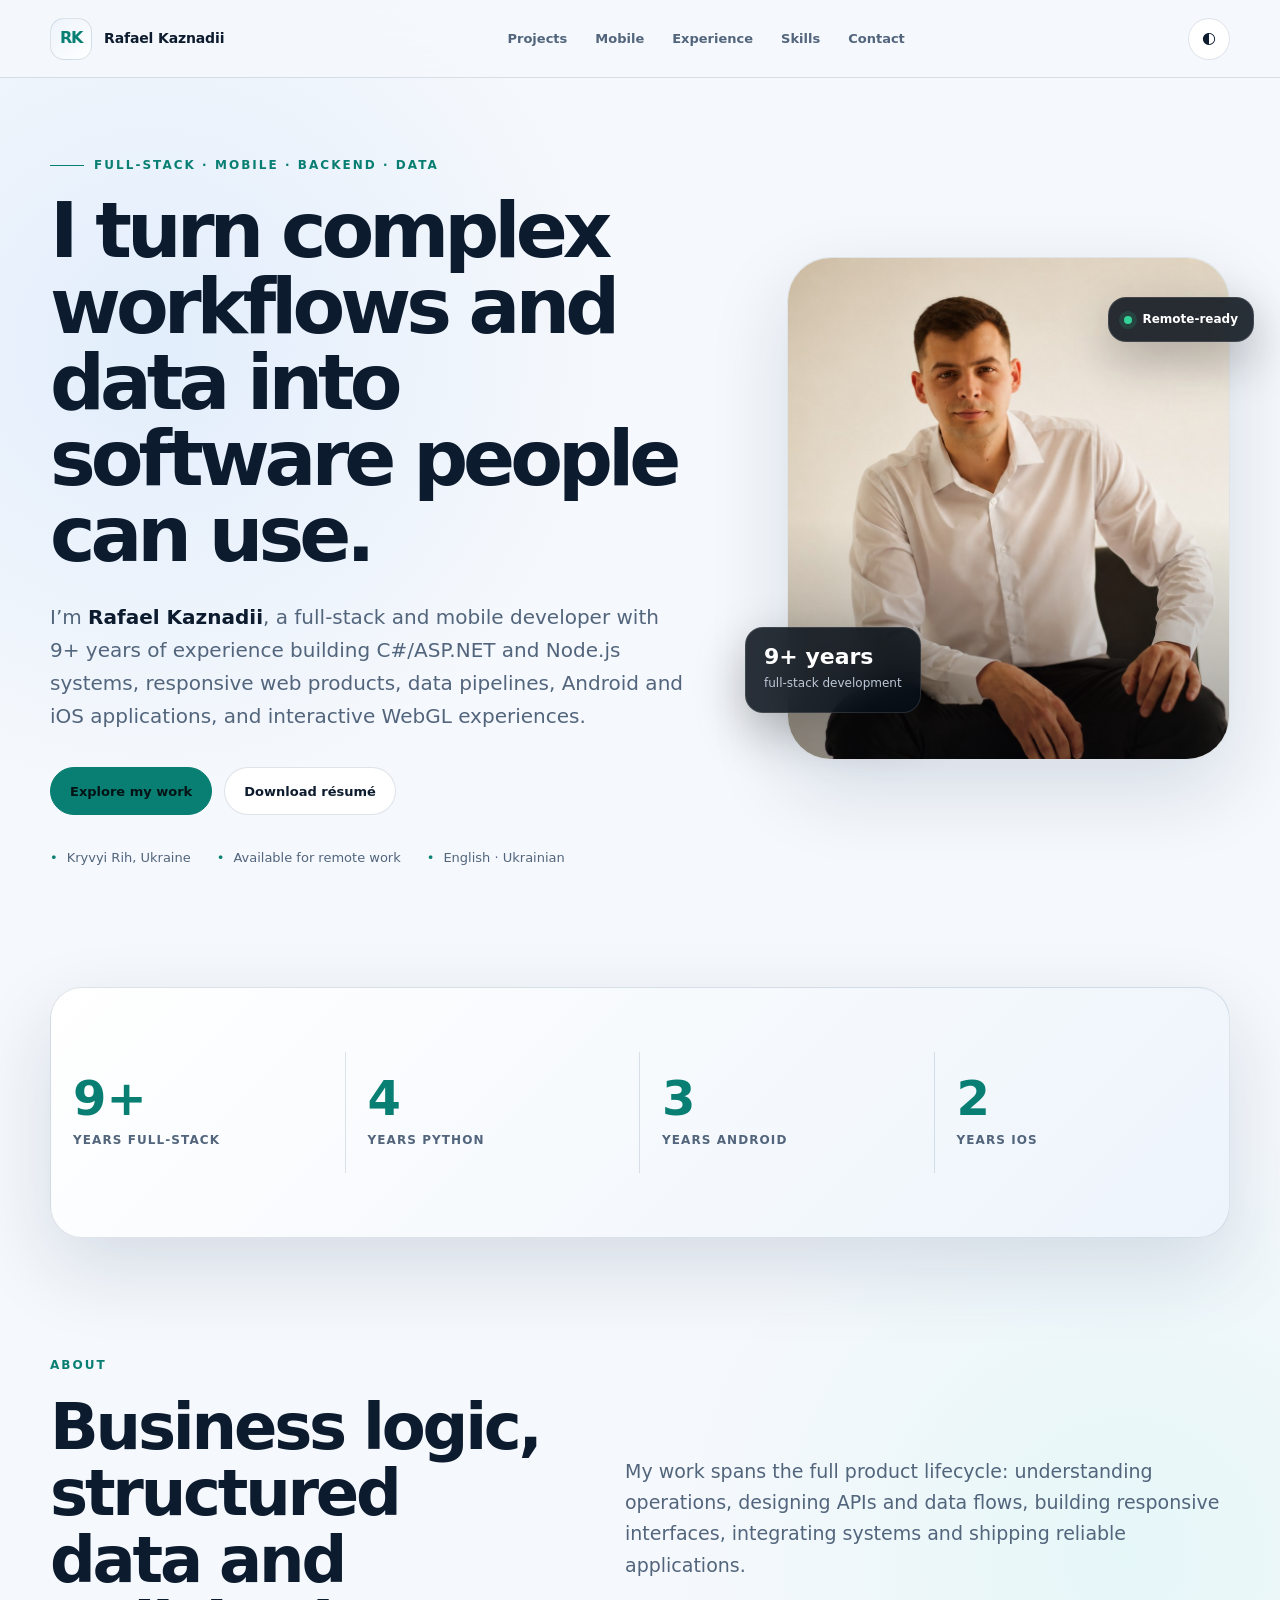
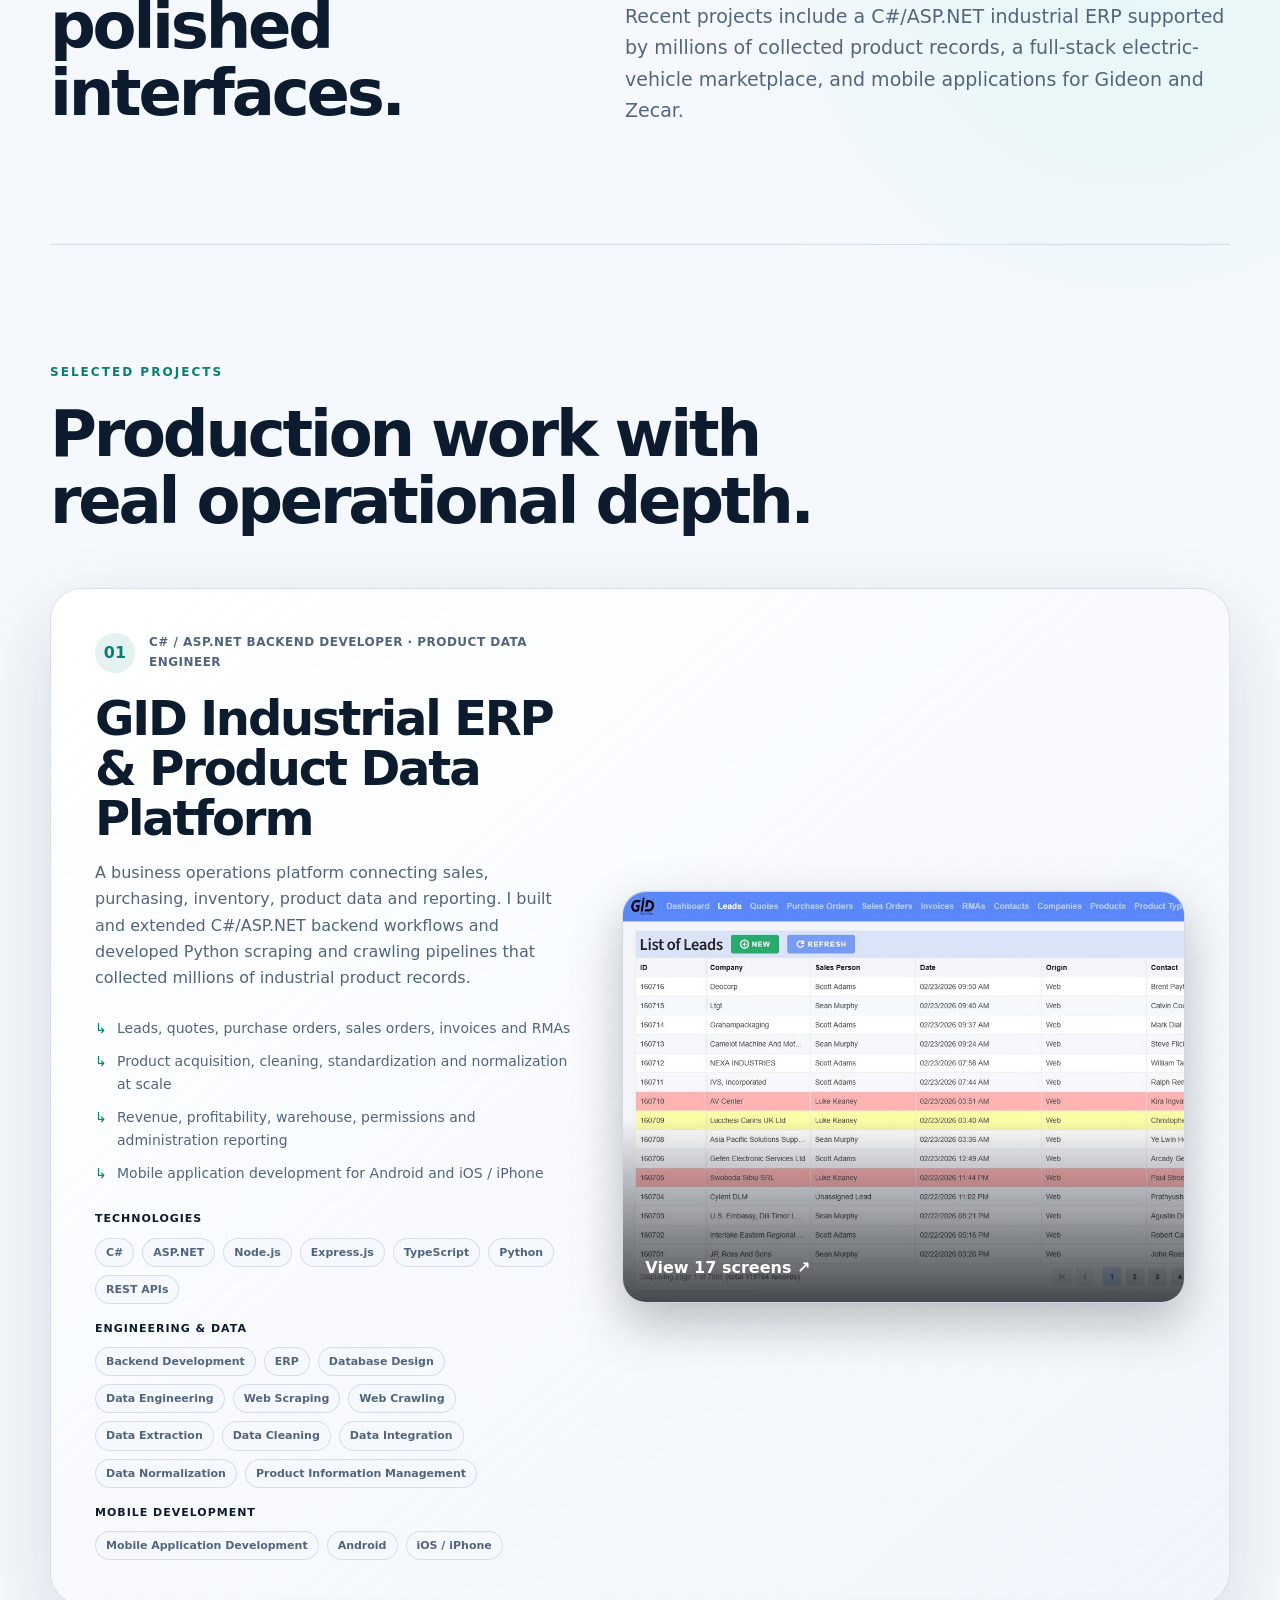
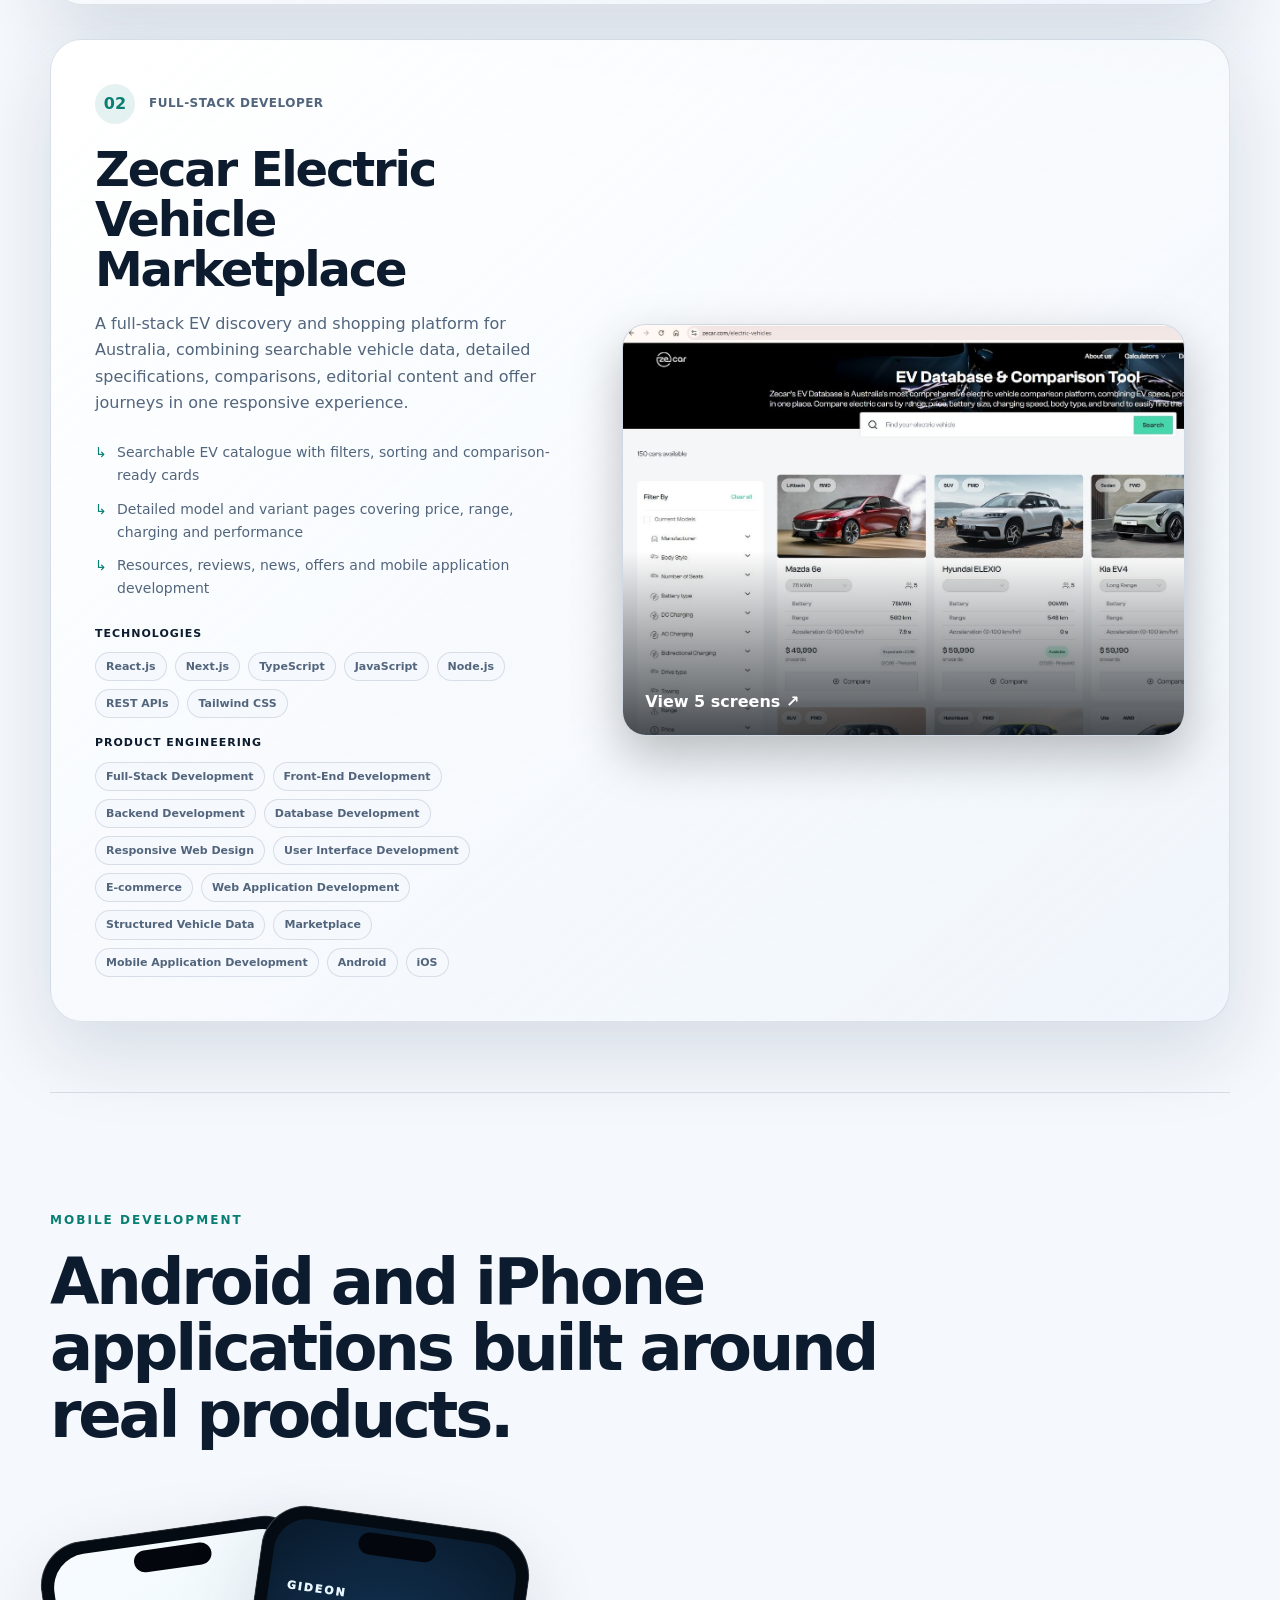
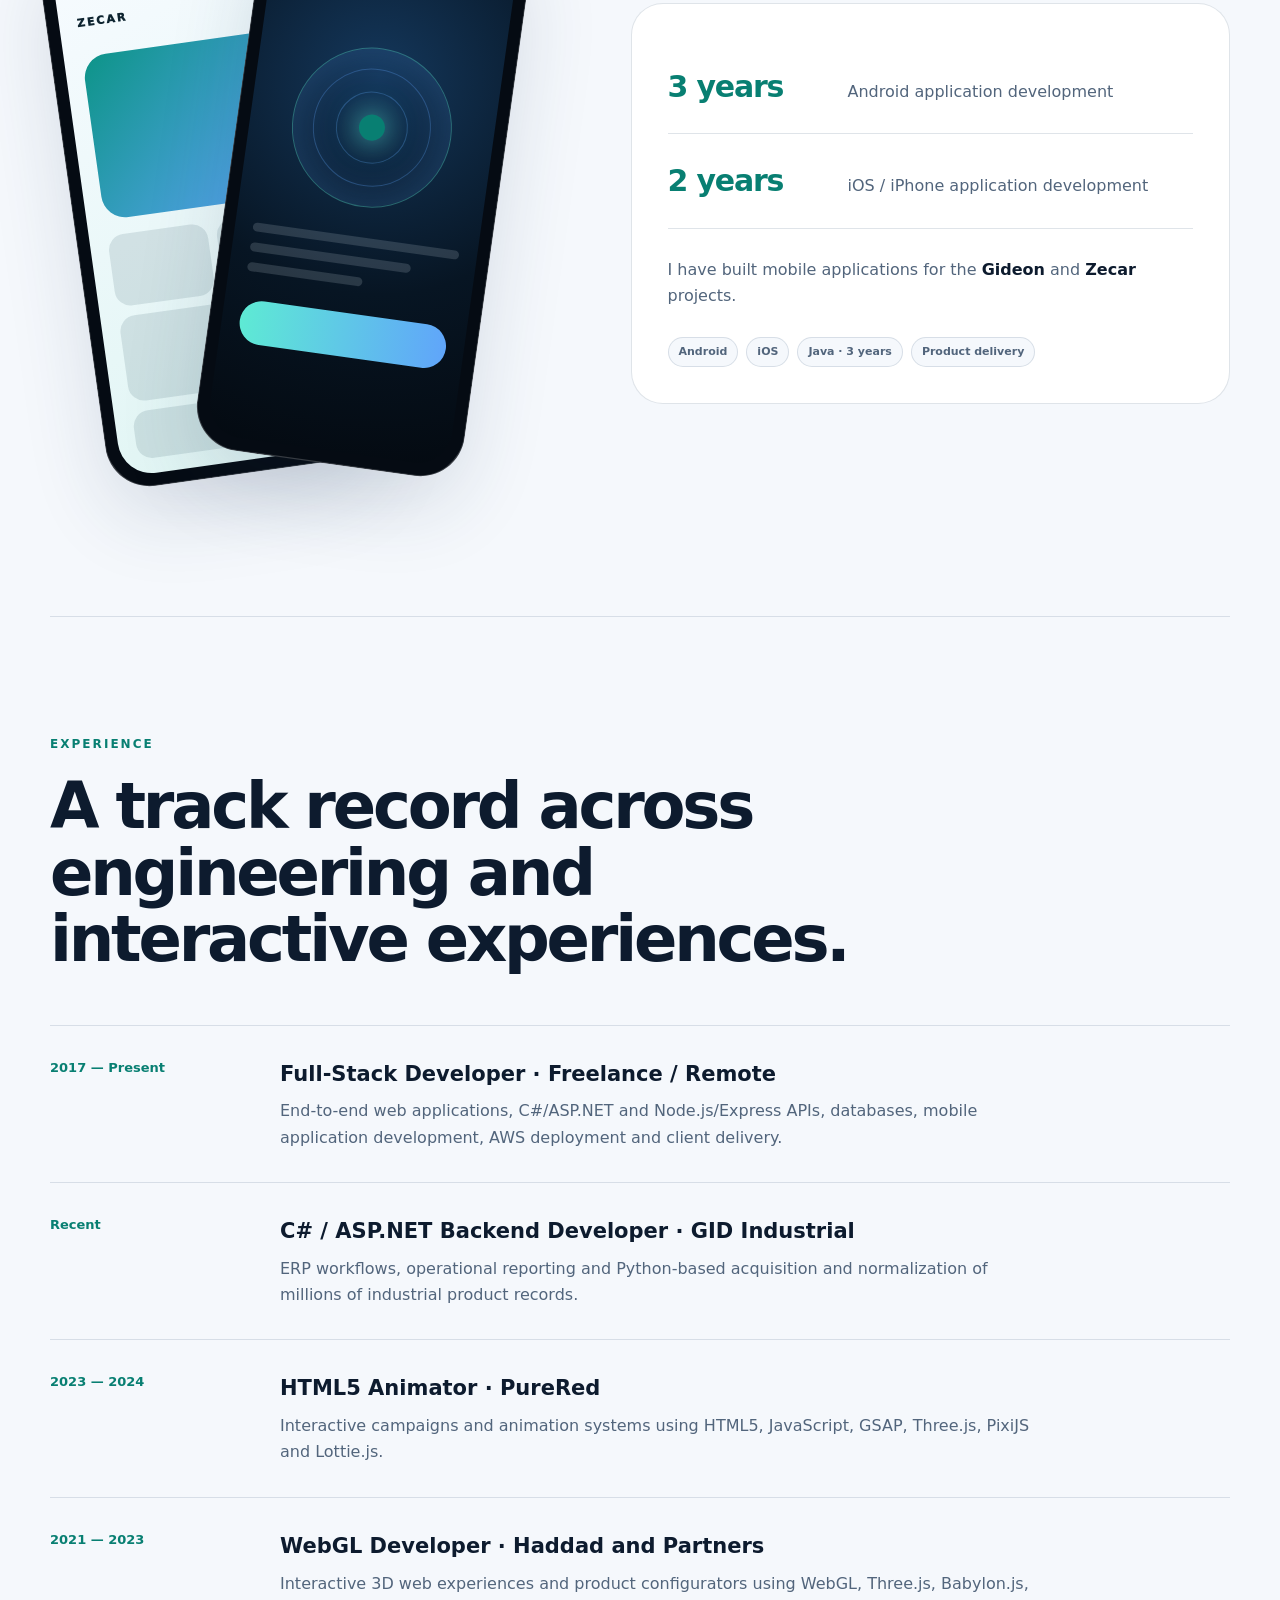
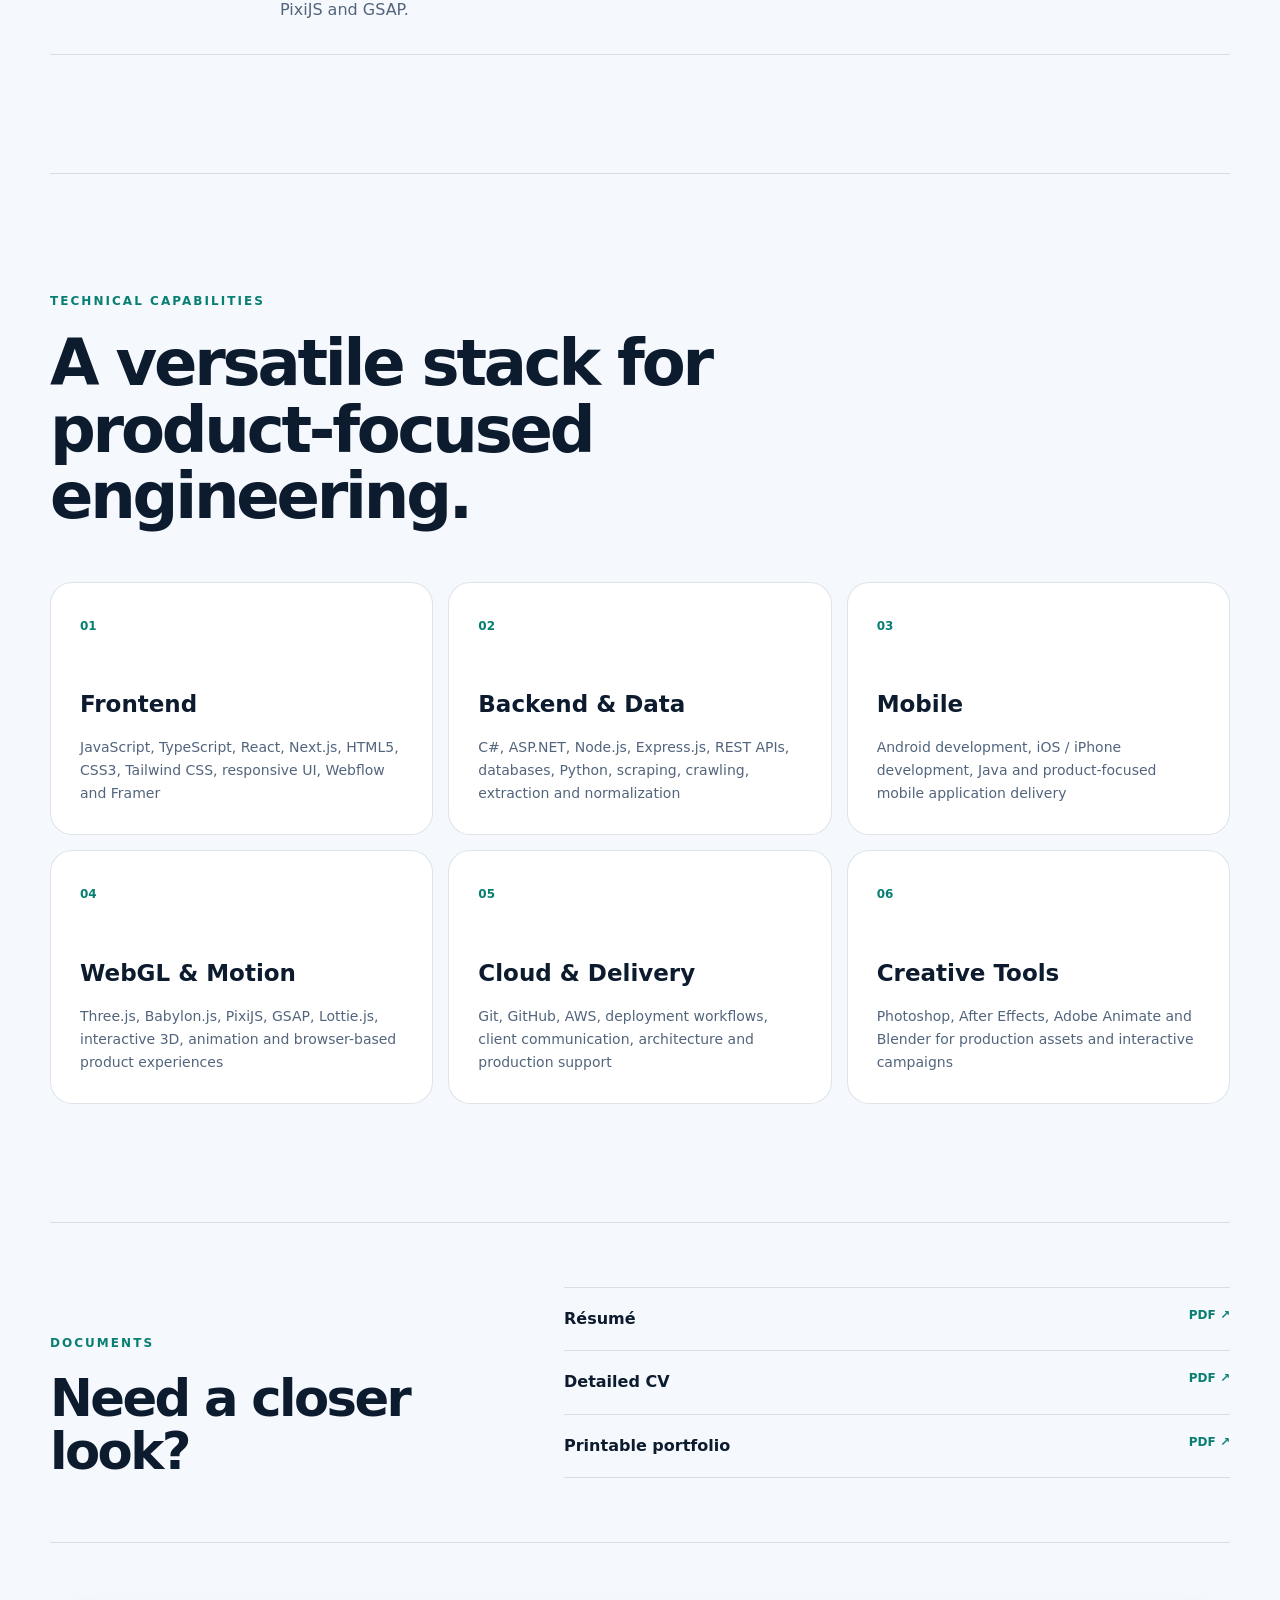
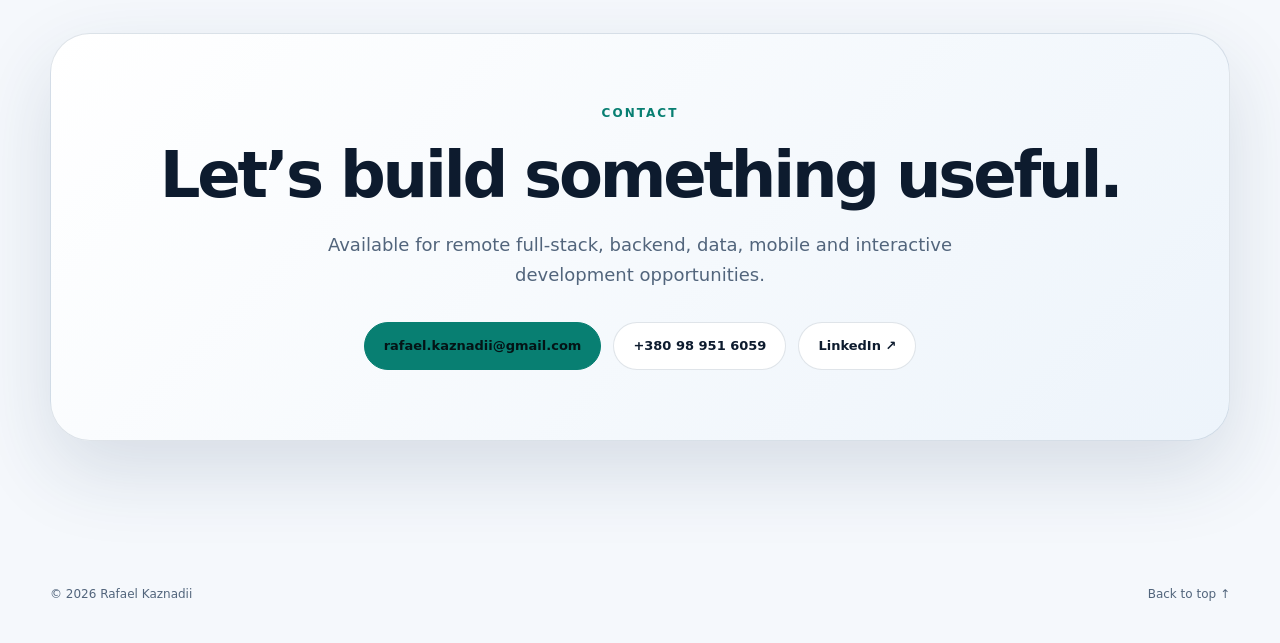
==== index.html @ f09a000e "7/17/2026" ====
<!doctype html>
<html lang="en" data-theme="dark">
<head>
  <meta charset="utf-8">
  <meta name="viewport" content="width=device-width, initial-scale=1">
  <meta name="theme-color" content="#08111f">
  <meta name="description" content="Portfolio of Rafael Kaznadii, a full-stack and mobile developer specializing in C#, ASP.NET, backend systems, product data, modern web applications, Android, iOS and WebGL.">
  <meta property="og:title" content="Rafael Kaznadii | Full-Stack & Mobile Developer">
  <meta property="og:description" content="C#/ASP.NET, backend systems, product data, web applications, Android, iOS and interactive WebGL experiences.">
  <meta property="og:type" content="website">
  <meta property="og:image" content="assets/rafael-kaznadii.jpg">
  <title>Rafael Kaznadii | Full-Stack & Mobile Developer</title>
  <link rel="icon" href="data:image/svg+xml,<svg xmlns=%22http://www.w3.org/2000/svg%22 viewBox=%220 0 100 100%22><rect width=%22100%22 height=%22100%22 rx=%2224%22 fill=%22%2308162a%22/><text x=%2250%22 y=%2266%22 text-anchor=%22middle%22 font-size=%2252%22 font-family=%22Arial%22 font-weight=%22700%22 fill=%22%235eead4%22>RK</text></svg>">
  <link rel="stylesheet" href="styles.css">
  <script type="application/ld+json">
  {
    "@context": "https://schema.org",
    "@type": "Person",
    "name": "Rafael Kaznadii",
    "jobTitle": "Full-Stack and Mobile Developer",
    "email": "mailto:rafael.kaznadii@gmail.com",
    "telephone": "+380989516059",
    "address": {"@type": "PostalAddress", "addressLocality": "Kryvyi Rih", "addressCountry": "Ukraine"},
    "sameAs": ["https://www.linkedin.com/in/rafael-kaznadii-0a0b97382"],
    "knowsAbout": ["C#", "ASP.NET", "JavaScript", "TypeScript", "React", "Next.js", "Node.js", "Python", "Java", "Android development", "iOS development", "WebGL", "Three.js"]
  }
  </script>
</head>
<body>
  <a class="skip-link" href="#main">Skip to content</a>

  <header class="site-header" id="top">
    <a class="brand" href="#top" aria-label="Rafael Kaznadii home">
      <span class="brand-mark">RK</span>
      <span class="brand-text">Rafael Kaznadii</span>
    </a>

    <button class="nav-toggle" type="button" aria-expanded="false" aria-controls="site-nav" aria-label="Open navigation">
      <span></span><span></span>
    </button>

    <nav class="site-nav" id="site-nav" aria-label="Primary navigation">
      <a href="#projects">Projects</a>
      <a href="#mobile">Mobile</a>
      <a href="#experience">Experience</a>
      <a href="#skills">Skills</a>
      <a href="#contact">Contact</a>
    </nav>

    <button class="theme-toggle" type="button" aria-label="Switch color theme" title="Switch color theme">
      <span aria-hidden="true">◐</span>
    </button>
  </header>

  <main id="main">
    <section class="hero section" aria-labelledby="hero-title">
      <div class="hero-copy reveal">
        <p class="eyebrow"><span></span> Full-stack · Mobile · Backend · Data</p>
        <h1 id="hero-title">I turn complex workflows and data into software people can use.</h1>
        <p class="hero-lede">I’m <strong>Rafael Kaznadii</strong>, a full-stack and mobile developer with 9+ years of experience building C#/ASP.NET and Node.js systems, responsive web products, data pipelines, Android and iOS applications, and interactive WebGL experiences.</p>

        <div class="hero-actions">
          <a class="button primary" href="#projects">Explore my work</a>
          <a class="button secondary" href="assets/docs/Rafael_Kaznadii_Resume.pdf" download>Download résumé</a>
        </div>

        <ul class="hero-meta" aria-label="Profile highlights">
          <li>Kryvyi Rih, Ukraine</li>
          <li>Available for remote work</li>
          <li>English · Ukrainian</li>
        </ul>
      </div>

      <div class="hero-visual reveal delay-1">
        <div class="portrait-frame">
          <img src="assets/rafael-kaznadii.jpg" alt="Rafael Kaznadii" width="1200" height="1028">
        </div>
        <div class="floating-card experience-card">
          <strong>9+ years</strong>
          <span>full-stack development</span>
        </div>
        <div class="floating-card availability-card">
          <span class="status-dot"></span>
          <span>Remote-ready</span>
        </div>
      </div>
    </section>

    <section class="stats section compact reveal" aria-label="Experience summary">
      <article><strong>9+</strong><span>Years full-stack</span></article>
      <article><strong>4</strong><span>Years Python</span></article>
      <article><strong>3</strong><span>Years Android</span></article>
      <article><strong>2</strong><span>Years iOS</span></article>
    </section>

    <section class="about section" aria-labelledby="about-title">
      <div class="section-heading reveal">
        <p class="section-label">About</p>
        <h2 id="about-title">Business logic, structured data and polished interfaces.</h2>
      </div>
      <div class="about-copy reveal delay-1">
        <p>My work spans the full product lifecycle: understanding operations, designing APIs and data flows, building responsive interfaces, integrating systems and shipping reliable applications.</p>
        <p>Recent projects include a C#/ASP.NET industrial ERP supported by millions of collected product records, a full-stack electric-vehicle marketplace, and mobile applications for Gideon and Zecar.</p>
      </div>
    </section>

    <section class="projects section" id="projects" aria-labelledby="projects-title">
      <div class="section-heading reveal">
        <p class="section-label">Selected projects</p>
        <h2 id="projects-title">Production work with real operational depth.</h2>
      </div>

      <article class="project-card project-gid reveal">
        <div class="project-copy">
          <div class="project-topline">
            <span class="project-number">01</span>
            <span class="project-role">C# / ASP.NET Backend Developer · Product Data Engineer</span>
          </div>
          <h3>GID Industrial ERP & Product Data Platform</h3>
          <p>A business operations platform connecting sales, purchasing, inventory, product data and reporting. I built and extended C#/ASP.NET backend workflows and developed Python scraping and crawling pipelines that collected millions of industrial product records.</p>
          <ul class="project-points">
            <li>Leads, quotes, purchase orders, sales orders, invoices and RMAs</li>
            <li>Product acquisition, cleaning, standardization and normalization at scale</li>
            <li>Revenue, profitability, warehouse, permissions and administration reporting</li>
            <li>Mobile application development for Android and iOS / iPhone</li>
          </ul>
          <div class="project-skill-groups" aria-label="GID Industrial skills and technologies">
            <div class="project-skill-group">
              <p class="skill-group-label">Technologies</p>
              <div class="tags">
                <span>C#</span><span>ASP.NET</span><span>Node.js</span><span>Express.js</span><span>TypeScript</span><span>Python</span><span>REST APIs</span>
              </div>
            </div>
            <div class="project-skill-group">
              <p class="skill-group-label">Engineering &amp; data</p>
              <div class="tags">
                <span>Backend Development</span><span>ERP</span><span>Database Design</span><span>Data Engineering</span><span>Web Scraping</span><span>Web Crawling</span><span>Data Extraction</span><span>Data Cleaning</span><span>Data Integration</span><span>Data Normalization</span><span>Product Information Management</span>
              </div>
            </div>
            <div class="project-skill-group">
              <p class="skill-group-label">Mobile development</p>
              <div class="tags">
                <span>Mobile Application Development</span><span>Android</span><span>iOS / iPhone</span>
              </div>
            </div>
          </div>
        </div>

        <button class="project-image open-gallery" type="button" data-gallery="gid" aria-label="View GID Industrial project gallery">
          <img src="assets/gid/1.jpg" alt="GID Industrial ERP lead management dashboard" width="1800" height="745">
          <span class="image-action">View 17 screens <span aria-hidden="true">↗</span></span>
        </button>
      </article>

      <article class="project-card project-zecar reveal">
        <div class="project-copy">
          <div class="project-topline">
            <span class="project-number">02</span>
            <span class="project-role">Full-Stack Developer</span>
          </div>
          <h3>Zecar Electric Vehicle Marketplace</h3>
          <p>A full-stack EV discovery and shopping platform for Australia, combining searchable vehicle data, detailed specifications, comparisons, editorial content and offer journeys in one responsive experience.</p>
          <ul class="project-points">
            <li>Searchable EV catalogue with filters, sorting and comparison-ready cards</li>
            <li>Detailed model and variant pages covering price, range, charging and performance</li>
            <li>Resources, reviews, news, offers and mobile application development</li>
          </ul>
          <div class="project-skill-groups" aria-label="Zecar skills and technologies">
            <div class="project-skill-group">
              <p class="skill-group-label">Technologies</p>
              <div class="tags">
                <span>React.js</span><span>Next.js</span><span>TypeScript</span><span>JavaScript</span><span>Node.js</span><span>REST APIs</span><span>Tailwind CSS</span>
              </div>
            </div>
            <div class="project-skill-group">
              <p class="skill-group-label">Product engineering</p>
              <div class="tags">
                <span>Full-Stack Development</span><span>Front-End Development</span><span>Backend Development</span><span>Database Development</span><span>Responsive Web Design</span><span>User Interface Development</span><span>E-commerce</span><span>Web Application Development</span><span>Structured Vehicle Data</span><span>Marketplace</span><span>Mobile Application Development</span><span>Android</span><span>iOS</span>
              </div>
            </div>
          </div>
        </div>

        <button class="project-image open-gallery" type="button" data-gallery="zecar" aria-label="View Zecar project gallery">
          <img src="assets/zecar/1.jpg" alt="Zecar electric vehicle marketplace catalogue" width="1800" height="929">
          <span class="image-action">View 5 screens <span aria-hidden="true">↗</span></span>
        </button>
      </article>
    </section>

    <section class="mobile section" id="mobile" aria-labelledby="mobile-title">
      <div class="section-heading reveal">
        <p class="section-label">Mobile development</p>
        <h2 id="mobile-title">Android and iPhone applications built around real products.</h2>
      </div>

      <div class="mobile-layout">
        <div class="mobile-visual reveal">
          <div class="phone phone-back" aria-hidden="true">
            <div class="phone-screen">
              <span class="mini-label">ZECAR</span>
              <div class="mini-hero"></div>
              <div class="mini-row"><i></i><i></i></div>
              <div class="mini-card"></div>
              <div class="mini-card short"></div>
            </div>
          </div>
          <div class="phone phone-front" aria-hidden="true">
            <div class="phone-screen dark-screen">
              <span class="mini-label">GIDEON</span>
              <div class="mini-orbit"><b></b></div>
              <div class="mini-lines"><i></i><i></i><i></i></div>
              <div class="mini-button"></div>
            </div>
          </div>
        </div>

        <div class="mobile-content reveal delay-1">
          <div class="mobile-metric">
            <strong>3 years</strong>
            <span>Android application development</span>
          </div>
          <div class="mobile-metric">
            <strong>2 years</strong>
            <span>iOS / iPhone application development</span>
          </div>
          <p>I have built mobile applications for the <strong>Gideon</strong> and <strong>Zecar</strong> projects.</p>
          <div class="tags"><span>Android</span><span>iOS</span><span>Java · 3 years</span><span>Product delivery</span></div>
        </div>
      </div>
    </section>

    <section class="experience section" id="experience" aria-labelledby="experience-title">
      <div class="section-heading reveal">
        <p class="section-label">Experience</p>
        <h2 id="experience-title">A track record across engineering and interactive experiences.</h2>
      </div>

      <div class="timeline reveal">
        <article>
          <time>2017 — Present</time>
          <div>
            <h3>Full-Stack Developer · Freelance / Remote</h3>
            <p>End-to-end web applications, C#/ASP.NET and Node.js/Express APIs, databases, mobile application development, AWS deployment and client delivery.</p>
          </div>
        </article>
        <article>
          <time>Recent</time>
          <div>
            <h3>C# / ASP.NET Backend Developer · GID Industrial</h3>
            <p>ERP workflows, operational reporting and Python-based acquisition and normalization of millions of industrial product records.</p>
          </div>
        </article>
        <article>
          <time>2023 — 2024</time>
          <div>
            <h3>HTML5 Animator · PureRed</h3>
            <p>Interactive campaigns and animation systems using HTML5, JavaScript, GSAP, Three.js, PixiJS and Lottie.js.</p>
          </div>
        </article>
        <article>
          <time>2021 — 2023</time>
          <div>
            <h3>WebGL Developer · Haddad and Partners</h3>
            <p>Interactive 3D web experiences and product configurators using WebGL, Three.js, Babylon.js, PixiJS and GSAP.</p>
          </div>
        </article>
      </div>
    </section>

    <section class="skills section" id="skills" aria-labelledby="skills-title">
      <div class="section-heading reveal">
        <p class="section-label">Technical capabilities</p>
        <h2 id="skills-title">A versatile stack for product-focused engineering.</h2>
      </div>

      <div class="skills-grid reveal">
        <article>
          <span class="skill-index">01</span>
          <h3>Frontend</h3>
          <p>JavaScript, TypeScript, React, Next.js, HTML5, CSS3, Tailwind CSS, responsive UI, Webflow and Framer</p>
        </article>
        <article>
          <span class="skill-index">02</span>
          <h3>Backend & Data</h3>
          <p>C#, ASP.NET, Node.js, Express.js, REST APIs, databases, Python, scraping, crawling, extraction and normalization</p>
        </article>
        <article>
          <span class="skill-index">03</span>
          <h3>Mobile</h3>
          <p>Android development, iOS / iPhone development, Java and product-focused mobile application delivery</p>
        </article>
        <article>
          <span class="skill-index">04</span>
          <h3>WebGL & Motion</h3>
          <p>Three.js, Babylon.js, PixiJS, GSAP, Lottie.js, interactive 3D, animation and browser-based product experiences</p>
        </article>
        <article>
          <span class="skill-index">05</span>
          <h3>Cloud & Delivery</h3>
          <p>Git, GitHub, AWS, deployment workflows, client communication, architecture and production support</p>
        </article>
        <article>
          <span class="skill-index">06</span>
          <h3>Creative Tools</h3>
          <p>Photoshop, After Effects, Adobe Animate and Blender for production assets and interactive campaigns</p>
        </article>
      </div>
    </section>

    <section class="documents section compact reveal" aria-labelledby="documents-title">
      <div>
        <p class="section-label">Documents</p>
        <h2 id="documents-title">Need a closer look?</h2>
      </div>
      <div class="document-links">
        <a href="assets/docs/Rafael_Kaznadii_Resume.pdf" target="_blank" rel="noopener">Résumé <span>PDF ↗</span></a>
        <a href="assets/docs/Rafael_Kaznadii_CV.pdf" target="_blank" rel="noopener">Detailed CV <span>PDF ↗</span></a>
        <a href="assets/docs/Rafael_Kaznadii_Portfolio.pdf" target="_blank" rel="noopener">Printable portfolio <span>PDF ↗</span></a>
      </div>
    </section>

    <section class="contact section" id="contact" aria-labelledby="contact-title">
      <div class="contact-inner reveal">
        <p class="section-label">Contact</p>
        <h2 id="contact-title">Let’s build something useful.</h2>
        <p>Available for remote full-stack, backend, data, mobile and interactive development opportunities.</p>
        <div class="contact-actions">
          <a class="button primary" href="mailto:rafael.kaznadii@gmail.com">rafael.kaznadii@gmail.com</a>
          <a class="button secondary" href="tel:+380989516059">+380 98 951 6059</a>
          <a class="button secondary" href="https://www.linkedin.com/in/rafael-kaznadii-0a0b97382" target="_blank" rel="noopener">LinkedIn ↗</a>
        </div>
      </div>
    </section>
  </main>

  <footer class="site-footer">
    <span>© <span id="year">2026</span> Rafael Kaznadii</span>
    <a href="#top">Back to top ↑</a>
  </footer>

  <dialog class="gallery-dialog" id="gallery-dialog" aria-labelledby="gallery-title">
    <div class="dialog-header">
      <div>
        <p class="section-label">Project gallery</p>
        <h2 id="gallery-title">Project screens</h2>
      </div>
      <button class="dialog-close" type="button" aria-label="Close gallery">×</button>
    </div>
    <div class="gallery-main">
      <button class="gallery-nav previous" type="button" aria-label="Previous image">←</button>
      <figure>
        <img id="gallery-image" src="" alt="">
        <figcaption id="gallery-caption"></figcaption>
      </figure>
      <button class="gallery-nav next" type="button" aria-label="Next image">→</button>
    </div>
    <div class="gallery-thumbs" id="gallery-thumbs" aria-label="Gallery thumbnails"></div>
  </dialog>

  <script src="script.js"></script>
</body>
</html>
---- styles.css ----
:root {
  color-scheme: dark;
  --bg: #07101d;
  --bg-deep: #040a12;
  --surface: #0d1929;
  --surface-2: #122238;
  --text: #f4f8ff;
  --muted: #9fb0c7;
  --line: rgba(169, 191, 220, 0.16);
  --accent: #5eead4;
  --accent-2: #60a5fa;
  --accent-soft: rgba(94, 234, 212, 0.12);
  --shadow: 0 30px 90px rgba(0, 0, 0, 0.35);
  --header-bg: rgba(7, 16, 29, 0.78);
  --max: 1180px;
  --radius-lg: 32px;
  --radius-md: 22px;
}

html[data-theme="light"] {
  color-scheme: light;
  --bg: #f5f8fc;
  --bg-deep: #edf2f8;
  --surface: #ffffff;
  --surface-2: #edf4fb;
  --text: #0d1b2e;
  --muted: #52657c;
  --line: rgba(30, 64, 102, 0.14);
  --accent: #087f72;
  --accent-2: #2563eb;
  --accent-soft: rgba(8, 127, 114, 0.1);
  --shadow: 0 30px 80px rgba(31, 57, 89, 0.14);
  --header-bg: rgba(245, 248, 252, 0.84);
}

* { box-sizing: border-box; }
html { scroll-behavior: smooth; scroll-padding-top: 92px; }
body {
  margin: 0;
  min-width: 320px;
  overflow-x: hidden;
  background:
    radial-gradient(circle at 12% 4%, rgba(96, 165, 250, 0.13), transparent 28rem),
    radial-gradient(circle at 88% 18%, rgba(94, 234, 212, 0.1), transparent 28rem),
    var(--bg);
  color: var(--text);
  font-family: Inter, ui-sans-serif, system-ui, -apple-system, BlinkMacSystemFont, "Segoe UI", sans-serif;
  line-height: 1.65;
  text-rendering: optimizeLegibility;
}

button, a { -webkit-tap-highlight-color: transparent; }
a { color: inherit; text-decoration: none; }
button { font: inherit; }
img { display: block; max-width: 100%; }
::selection { background: var(--accent); color: #031013; }

.skip-link {
  position: fixed;
  top: 10px;
  left: 10px;
  z-index: 1000;
  transform: translateY(-150%);
  padding: 10px 14px;
  border-radius: 10px;
  background: var(--accent);
  color: #051114;
  font-weight: 800;
}
.skip-link:focus { transform: translateY(0); }

.site-header {
  position: sticky;
  top: 0;
  z-index: 50;
  width: 100%;
  height: 78px;
  display: grid;
  grid-template-columns: auto 1fr auto;
  align-items: center;
  gap: 24px;
  padding: 0 max(24px, calc((100vw - var(--max)) / 2));
  border-bottom: 1px solid var(--line);
  background: var(--header-bg);
  backdrop-filter: blur(22px);
}

.brand { display: inline-flex; align-items: center; gap: 12px; font-weight: 800; }
.brand-mark {
  display: grid;
  place-items: center;
  width: 42px;
  height: 42px;
  border: 1px solid var(--line);
  border-radius: 14px;
  background: linear-gradient(135deg, var(--surface-2), var(--surface));
  color: var(--accent);
  letter-spacing: -0.08em;
}
.brand-text { font-size: 14px; letter-spacing: -0.01em; }

.site-nav { display: flex; justify-content: center; gap: 28px; }
.site-nav a {
  position: relative;
  color: var(--muted);
  font-size: 13px;
  font-weight: 750;
}
.site-nav a::after {
  content: "";
  position: absolute;
  left: 0;
  bottom: -8px;
  width: 100%;
  height: 2px;
  transform: scaleX(0);
  transform-origin: right;
  border-radius: 999px;
  background: var(--accent);
  transition: transform 0.25s ease;
}
.site-nav a:hover, .site-nav a:focus-visible { color: var(--text); }
.site-nav a:hover::after, .site-nav a:focus-visible::after { transform: scaleX(1); transform-origin: left; }

.theme-toggle, .nav-toggle {
  display: inline-grid;
  place-items: center;
  width: 42px;
  height: 42px;
  border: 1px solid var(--line);
  border-radius: 50%;
  background: var(--surface);
  color: var(--text);
  cursor: pointer;
}
.theme-toggle:hover { border-color: var(--accent); color: var(--accent); }
.nav-toggle { display: none; }

.section {
  width: min(var(--max), calc(100% - 48px));
  margin-inline: auto;
  padding: 118px 0;
}
.section.compact { padding: 64px 0; }

.eyebrow, .section-label {
  margin: 0 0 18px;
  color: var(--accent);
  font-size: 12px;
  font-weight: 850;
  letter-spacing: 0.17em;
  text-transform: uppercase;
}
.eyebrow { display: inline-flex; align-items: center; gap: 10px; }
.eyebrow span { width: 34px; height: 1px; background: var(--accent); }

.hero {
  min-height: calc(100svh - 78px);
  display: grid;
  grid-template-columns: minmax(0, 1.12fr) minmax(360px, 0.78fr);
  align-items: center;
  gap: clamp(50px, 8vw, 100px);
  padding-top: 70px;
}
.hero h1 {
  max-width: 820px;
  margin: 0;
  font-size: clamp(47px, 6vw, 82px);
  line-height: 0.99;
  letter-spacing: -0.065em;
}
.hero-lede {
  max-width: 780px;
  margin: 28px 0 0;
  color: var(--muted);
  font-size: clamp(17px, 1.6vw, 20px);
}
.hero-lede strong { color: var(--text); }
.hero-actions { display: flex; flex-wrap: wrap; gap: 12px; margin-top: 34px; }
.button {
  display: inline-flex;
  align-items: center;
  justify-content: center;
  min-height: 48px;
  padding: 12px 19px;
  border: 1px solid var(--line);
  border-radius: 999px;
  font-size: 13px;
  font-weight: 850;
  transition: transform 0.2s ease, border-color 0.2s ease, background 0.2s ease;
}
.button:hover { transform: translateY(-2px); }
.button.primary { border-color: var(--accent); background: var(--accent); color: #041416; }
.button.secondary { background: var(--surface); }
.button.secondary:hover { border-color: var(--accent); }
.hero-meta {
  display: flex;
  flex-wrap: wrap;
  gap: 9px 26px;
  margin: 32px 0 0;
  padding: 0;
  color: var(--muted);
  font-size: 13px;
  list-style: none;
}
.hero-meta li::before { content: "•"; margin-right: 9px; color: var(--accent); }

.hero-visual { position: relative; justify-self: end; width: min(100%, 490px); }
.portrait-frame {
  position: relative;
  overflow: hidden;
  aspect-ratio: 0.88;
  border: 1px solid var(--line);
  border-radius: 44px;
  background: var(--surface);
  box-shadow: var(--shadow);
}
.portrait-frame::after {
  content: "";
  position: absolute;
  inset: 0;
  background: linear-gradient(to top, rgba(3, 8, 15, 0.35), transparent 48%);
  pointer-events: none;
}
.portrait-frame img { width: 100%; height: 100%; object-fit: cover; object-position: center; }
.floating-card {
  position: absolute;
  z-index: 2;
  display: flex;
  gap: 10px;
  align-items: center;
  border: 1px solid rgba(255, 255, 255, 0.12);
  border-radius: 18px;
  background: rgba(5, 13, 23, 0.85);
  color: white;
  box-shadow: 0 18px 50px rgba(0, 0, 0, 0.28);
  backdrop-filter: blur(16px);
}
.experience-card { left: -42px; bottom: 48px; display: block; padding: 16px 18px; }
.experience-card strong { display: block; font-size: 22px; line-height: 1.15; }
.experience-card span { color: #bdc8d8; font-size: 12px; }
.availability-card { right: -24px; top: 40px; padding: 12px 15px; font-size: 12px; font-weight: 800; }
.status-dot { width: 8px; height: 8px; border-radius: 50%; background: #34d399; box-shadow: 0 0 0 5px rgba(52, 211, 153, 0.13); }

.stats {
  display: grid;
  grid-template-columns: repeat(4, 1fr);
  padding-inline: 34px;
  border: 1px solid var(--line);
  border-radius: var(--radius-lg);
  background: linear-gradient(135deg, var(--surface), var(--surface-2));
  box-shadow: var(--shadow);
}
.stats article { padding: 22px; border-right: 1px solid var(--line); }
.stats article:last-child { border-right: 0; }
.stats strong { display: block; color: var(--accent); font-size: clamp(30px, 4vw, 48px); line-height: 1; }
.stats span { display: block; margin-top: 9px; color: var(--muted); font-size: 12px; font-weight: 750; text-transform: uppercase; letter-spacing: 0.09em; }

.section-heading { max-width: 850px; }
.section-heading h2, .documents h2, .contact h2 {
  margin: 0;
  font-size: clamp(38px, 5vw, 64px);
  line-height: 1.04;
  letter-spacing: -0.05em;
}
.about {
  display: grid;
  grid-template-columns: minmax(0, 0.9fr) minmax(0, 1.1fr);
  gap: 80px;
  border-bottom: 1px solid var(--line);
}
.about-copy { align-self: end; }
.about-copy p { margin: 0 0 20px; color: var(--muted); font-size: 19px; }
.about-copy p:last-child { margin-bottom: 0; }
.about-copy strong { color: var(--text); }

.projects { padding-bottom: 70px; }
.project-card {
  display: grid;
  grid-template-columns: minmax(0, 0.92fr) minmax(420px, 1.08fr);
  gap: 48px;
  align-items: center;
  margin-top: 54px;
  padding: 44px;
  overflow: hidden;
  border: 1px solid var(--line);
  border-radius: var(--radius-lg);
  background: linear-gradient(140deg, var(--surface), color-mix(in srgb, var(--surface-2) 70%, transparent));
  box-shadow: var(--shadow);
}
.project-zecar { margin-top: 34px; }
.project-topline { display: flex; align-items: center; gap: 14px; }
.project-number {
  display: grid;
  place-items: center;
  flex: 0 0 auto;
  width: 40px;
  height: 40px;
  border-radius: 50%;
  background: var(--accent-soft);
  color: var(--accent);
  font-weight: 900;
}
.project-role { color: var(--muted); font-size: 12px; font-weight: 800; letter-spacing: 0.04em; text-transform: uppercase; }
.project-card h3 { margin: 21px 0 16px; font-size: clamp(30px, 4vw, 48px); line-height: 1.04; letter-spacing: -0.045em; }
.project-card p { margin: 0; color: var(--muted); font-size: 16px; }
.project-points { margin: 25px 0; padding: 0; list-style: none; }
.project-points li { position: relative; margin: 10px 0; padding-left: 22px; color: var(--muted); font-size: 14px; }
.project-points li::before { content: "↳"; position: absolute; left: 0; color: var(--accent); }
.project-skill-groups { display: grid; gap: 16px; margin-top: 24px; }
.project-skill-group { display: grid; gap: 9px; }
.project-card .skill-group-label { margin: 0; color: var(--text); font-size: 11px; font-weight: 900; letter-spacing: 0.09em; text-transform: uppercase; }
.tags { display: flex; flex-wrap: wrap; gap: 8px; }
.tags span { padding: 7px 10px; border: 1px solid var(--line); border-radius: 999px; background: var(--bg); color: var(--muted); font-size: 11px; font-weight: 800; line-height: 1.2; }
.project-image {
  position: relative;
  overflow: hidden;
  min-height: 410px;
  padding: 0;
  border: 1px solid var(--line);
  border-radius: 24px;
  background: var(--bg-deep);
  cursor: zoom-in;
  box-shadow: 0 20px 50px rgba(0, 0, 0, 0.25);
}
.project-image::after { content: ""; position: absolute; inset: 0; background: linear-gradient(to top, rgba(1, 7, 13, 0.72), transparent 45%); pointer-events: none; }
.project-image img { width: 100%; height: 100%; min-height: 410px; object-fit: cover; object-position: left top; transition: transform 0.5s ease; }
.project-image:hover img { transform: scale(1.025); }
.image-action { position: absolute; left: 22px; bottom: 20px; z-index: 1; color: #fff; font-weight: 850; }

.mobile {
  border-top: 1px solid var(--line);
  border-bottom: 1px solid var(--line);
}
.mobile-layout { display: grid; grid-template-columns: minmax(360px, 0.9fr) minmax(0, 1.1fr); gap: 90px; align-items: center; margin-top: 60px; min-width: 0; }
.mobile-layout > * { min-width: 0; }
.mobile-visual { position: relative; min-height: 590px; }
.phone {
  position: absolute;
  width: 270px;
  height: 550px;
  padding: 12px;
  border: 1px solid rgba(255,255,255,.2);
  border-radius: 45px;
  background: #050b13;
  box-shadow: var(--shadow);
}
.phone::before { content: ""; position: absolute; left: 50%; top: 17px; z-index: 2; width: 78px; height: 22px; transform: translateX(-50%); border-radius: 999px; background: #03070d; }
.phone-back { left: 22px; top: 18px; transform: rotate(-8deg); }
.phone-front { left: 178px; top: 8px; transform: rotate(8deg); }
.phone-screen { position: relative; height: 100%; overflow: hidden; padding: 54px 18px 20px; border-radius: 34px; background: linear-gradient(160deg, #f7fbff, #dff5f3); color: #0e2430; }
.dark-screen { background: radial-gradient(circle at 50% 28%, #14375b, #071523 55%, #040a11); color: #e8f6ff; }
.mini-label { font-size: 11px; font-weight: 950; letter-spacing: .18em; }
.mini-hero { height: 165px; margin-top: 22px; border-radius: 24px; background: linear-gradient(135deg, #0d9488, #60a5fa); }
.mini-row { display: grid; grid-template-columns: 1fr 1fr; gap: 9px; margin-top: 16px; }
.mini-row i, .mini-card { display: block; height: 72px; border-radius: 16px; background: rgba(18, 56, 72, .12); }
.mini-card { height: 86px; margin-top: 10px; }
.mini-card.short { height: 48px; }
.mini-orbit { position: relative; width: 160px; height: 160px; margin: 38px auto 30px; border: 1px solid rgba(94,234,212,.35); border-radius: 50%; box-shadow: 0 0 45px rgba(96,165,250,.22) inset; }
.mini-orbit::before, .mini-orbit::after { content: ""; position: absolute; inset: 20px; border: 1px solid rgba(96,165,250,.28); border-radius: 50%; }
.mini-orbit::after { inset: 43px; }
.mini-orbit b { position: absolute; left: 50%; top: 50%; width: 26px; height: 26px; transform: translate(-50%,-50%); border-radius: 50%; background: var(--accent); box-shadow: 0 0 28px rgba(94,234,212,.8); }
.mini-lines i { display: block; height: 9px; margin: 11px 0; border-radius: 999px; background: rgba(232,246,255,.15); }
.mini-lines i:nth-child(2) { width: 78%; }
.mini-lines i:nth-child(3) { width: 56%; }
.mini-button { height: 44px; margin-top: 28px; border-radius: 999px; background: linear-gradient(90deg, #5eead4, #60a5fa); }
.mobile-content { width: 100%; min-width: 0; padding: 36px; border: 1px solid var(--line); border-radius: var(--radius-lg); background: var(--surface); }
.mobile-metric { display: grid; grid-template-columns: 160px 1fr; gap: 20px; align-items: baseline; padding: 22px 0; border-bottom: 1px solid var(--line); }
.mobile-metric strong { color: var(--accent); font-size: 30px; letter-spacing: -0.04em; }
.mobile-metric span { color: var(--muted); }
.mobile-content > p { margin: 28px 0; color: var(--muted); }
.mobile-content > p strong { color: var(--text); }

.experience { border-bottom: 1px solid var(--line); }
.timeline { margin-top: 52px; }
.timeline article { display: grid; grid-template-columns: 180px 1fr; gap: 50px; padding: 31px 0; border-top: 1px solid var(--line); }
.timeline article:last-child { border-bottom: 1px solid var(--line); }
.timeline time { color: var(--accent); font-size: 13px; font-weight: 850; }
.timeline h3 { margin: 0 0 7px; font-size: 21px; }
.timeline p { max-width: 760px; margin: 0; color: var(--muted); }

.skills-grid { display: grid; grid-template-columns: repeat(3, 1fr); gap: 15px; margin-top: 52px; }
.skills-grid article { position: relative; min-height: 245px; padding: 29px; border: 1px solid var(--line); border-radius: var(--radius-md); background: var(--surface); transition: transform .2s ease, border-color .2s ease; }
.skills-grid article:hover { transform: translateY(-4px); border-color: color-mix(in srgb, var(--accent) 55%, var(--line)); }
.skill-index { color: var(--accent); font-size: 12px; font-weight: 900; }
.skills-grid h3 { margin: 48px 0 12px; font-size: 23px; }
.skills-grid p { margin: 0; color: var(--muted); font-size: 14px; }

.documents {
  display: grid;
  grid-template-columns: 0.8fr 1.2fr;
  gap: 70px;
  align-items: end;
  border-top: 1px solid var(--line);
  border-bottom: 1px solid var(--line);
}
.documents h2 { font-size: clamp(34px, 4vw, 52px); }
.document-links { display: grid; }
.document-links a { display: flex; justify-content: space-between; gap: 20px; padding: 18px 0; border-top: 1px solid var(--line); font-weight: 800; }
.document-links a:last-child { border-bottom: 1px solid var(--line); }
.document-links a span { color: var(--accent); font-size: 12px; }
.document-links a:hover { color: var(--accent); }

.contact { padding-top: 90px; }
.contact-inner { padding: 70px; border: 1px solid var(--line); border-radius: 40px; background: linear-gradient(135deg, var(--surface), var(--surface-2)); text-align: center; box-shadow: var(--shadow); }
.contact-inner p:not(.section-label) { max-width: 700px; margin: 22px auto 0; color: var(--muted); font-size: 18px; }
.contact-actions { display: flex; flex-wrap: wrap; justify-content: center; gap: 12px; margin-top: 32px; }

.site-footer { display: flex; justify-content: space-between; gap: 30px; width: min(var(--max), calc(100% - 48px)); margin: 0 auto; padding: 26px 0 38px; color: var(--muted); font-size: 12px; }
.site-footer a:hover { color: var(--accent); }

.gallery-dialog {
  width: min(1180px, calc(100vw - 34px));
  max-height: calc(100vh - 34px);
  padding: 0;
  overflow: hidden;
  border: 1px solid rgba(255,255,255,.14);
  border-radius: 28px;
  background: #06101c;
  color: #f7fbff;
  box-shadow: 0 40px 120px rgba(0,0,0,.62);
}
.gallery-dialog::backdrop { background: rgba(1, 5, 10, .8); backdrop-filter: blur(12px); }
.dialog-header { display: flex; align-items: center; justify-content: space-between; padding: 22px 24px; border-bottom: 1px solid rgba(255,255,255,.12); }
.dialog-header .section-label { margin-bottom: 2px; }
.dialog-header h2 { margin: 0; font-size: 22px; }
.dialog-close { width: 42px; height: 42px; border: 1px solid rgba(255,255,255,.16); border-radius: 50%; background: rgba(255,255,255,.06); color: white; font-size: 28px; cursor: pointer; }
.gallery-main { display: grid; grid-template-columns: 60px 1fr 60px; align-items: center; min-height: 500px; padding: 18px; }
.gallery-main figure { margin: 0; min-width: 0; text-align: center; }
.gallery-main img { width: 100%; max-height: 62vh; object-fit: contain; border-radius: 16px; background: #02070c; }
.gallery-main figcaption { margin-top: 11px; color: #b9c6d6; font-size: 13px; }
.gallery-nav { width: 44px; height: 44px; justify-self: center; border: 1px solid rgba(255,255,255,.16); border-radius: 50%; background: rgba(255,255,255,.06); color: white; cursor: pointer; }
.gallery-thumbs { display: flex; gap: 8px; padding: 12px 18px 18px; overflow-x: auto; border-top: 1px solid rgba(255,255,255,.1); }
.gallery-thumbs button { flex: 0 0 100px; overflow: hidden; padding: 0; border: 2px solid transparent; border-radius: 10px; background: #02070c; cursor: pointer; opacity: .58; }
.gallery-thumbs button.active { border-color: #5eead4; opacity: 1; }
.gallery-thumbs img { width: 100%; aspect-ratio: 1.8; object-fit: cover; object-position: top; }

.reveal { opacity: 0; transform: translateY(22px); transition: opacity .75s ease, transform .75s ease; }
.reveal.delay-1 { transition-delay: .12s; }
.reveal.visible { opacity: 1; transform: translateY(0); }

:focus-visible { outline: 3px solid color-mix(in srgb, var(--accent) 65%, transparent); outline-offset: 4px; }

@media (max-width: 1000px) {
  .hero { grid-template-columns: 1fr 0.72fr; gap: 45px; }
  .hero h1 { font-size: clamp(46px, 6vw, 68px); }
  .project-card { grid-template-columns: 1fr; }
  .project-image { min-height: 420px; }
  .mobile-layout { grid-template-columns: 1fr; gap: 30px; }
  .mobile-visual { width: 100%; max-width: 520px; margin-inline: auto; }
  .skills-grid { grid-template-columns: repeat(2, 1fr); }
}

@media (max-width: 780px) {
  .site-header { grid-template-columns: auto auto auto; justify-content: space-between; height: 70px; padding-inline: 18px; }
  .brand-text { display: none; }
  .nav-toggle { display: inline-grid; position: relative; }
  .nav-toggle span { position: absolute; width: 18px; height: 1.5px; background: currentColor; transition: transform .2s ease, top .2s ease; }
  .nav-toggle span:first-child { top: 16px; }
  .nav-toggle span:last-child { top: 23px; }
  .nav-toggle[aria-expanded="true"] span:first-child { top: 20px; transform: rotate(45deg); }
  .nav-toggle[aria-expanded="true"] span:last-child { top: 20px; transform: rotate(-45deg); }
  .site-nav {
    position: fixed;
    left: 18px;
    right: 18px;
    top: 78px;
    display: none;
    flex-direction: column;
    gap: 0;
    padding: 12px;
    border: 1px solid var(--line);
    border-radius: 18px;
    background: var(--surface);
    box-shadow: var(--shadow);
  }
  .site-nav.open { display: flex; }
  .site-nav a { padding: 12px; }
  .site-nav a::after { display: none; }
  .section { width: min(100% - 34px, var(--max)); padding: 86px 0; }
  .section.compact { padding: 44px 0; }
  .hero { min-height: auto; grid-template-columns: 1fr; padding-top: 56px; }
  .hero h1 { font-size: clamp(44px, 13vw, 66px); }
  .hero-visual { justify-self: stretch; width: min(100%, 560px); margin-inline: auto; }
  .portrait-frame { aspect-ratio: 1; }
  .experience-card { left: 14px; bottom: 18px; }
  .availability-card { right: 14px; top: 18px; }
  .stats { grid-template-columns: repeat(2, 1fr); padding-inline: 10px; }
  .stats article:nth-child(2) { border-right: 0; }
  .stats article:nth-child(-n+2) { border-bottom: 1px solid var(--line); }
  .about { grid-template-columns: 1fr; gap: 34px; }
  .project-card { padding: 25px; gap: 30px; }
  .project-image, .project-image img { min-height: 310px; }
  .mobile { overflow: hidden; }
  .mobile-visual { min-height: 500px; width: 100%; max-width: 520px; transform: scale(.84); transform-origin: top center; margin-bottom: -78px; }
  .mobile-content { padding: 25px; }
  .mobile-metric { grid-template-columns: 1fr; gap: 2px; }
  .timeline article { grid-template-columns: 1fr; gap: 7px; }
  .skills-grid { grid-template-columns: 1fr; }
  .skills-grid article { min-height: 220px; }
  .documents { grid-template-columns: 1fr; gap: 32px; }
  .contact-inner { padding: 45px 22px; }
  .contact-actions { flex-direction: column; }
  .contact-actions .button { width: 100%; }
  .gallery-main { grid-template-columns: 45px 1fr 45px; padding-inline: 4px; }
}

@media (max-width: 480px) {
  .hero-actions { flex-direction: column; }
  .hero-actions .button { width: 100%; }
  .stats article { padding: 20px 13px; }
  .project-card h3 { font-size: 34px; }
  .project-role { font-size: 10px; }
  .mobile-visual { min-height: 420px; transform: scale(.68); margin: -20px auto -132px; }
  .phone-back { left: 0; }
  .phone-front { left: 150px; }
  .site-footer { flex-direction: column; gap: 7px; }
  .gallery-dialog { width: calc(100vw - 16px); }
  .dialog-header { padding: 14px; }
  .gallery-main { min-height: 360px; grid-template-columns: 38px 1fr 38px; }
  .gallery-nav { width: 34px; height: 34px; }
}

@media (prefers-reduced-motion: reduce) {
  html { scroll-behavior: auto; }
  *, *::before, *::after { animation-duration: .01ms !important; animation-iteration-count: 1 !important; transition-duration: .01ms !important; }
  .reveal { opacity: 1; transform: none; }
}
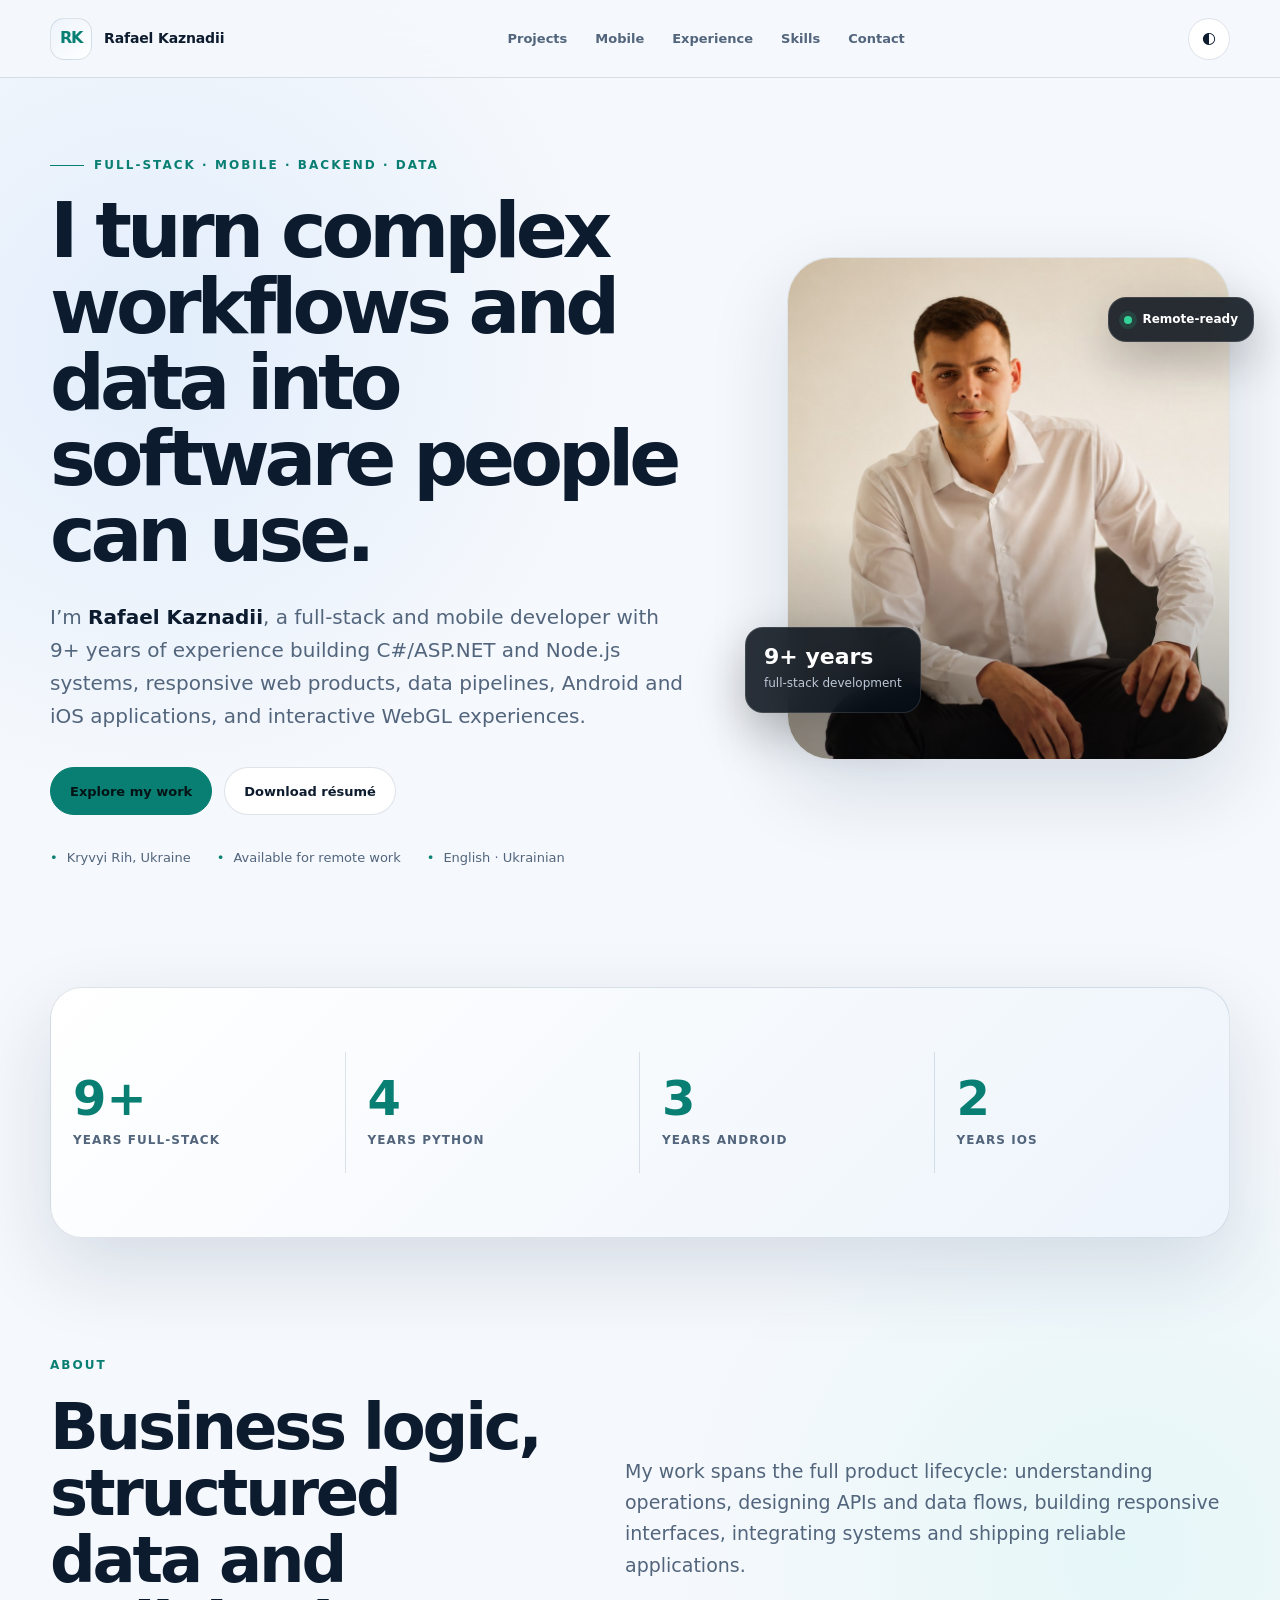
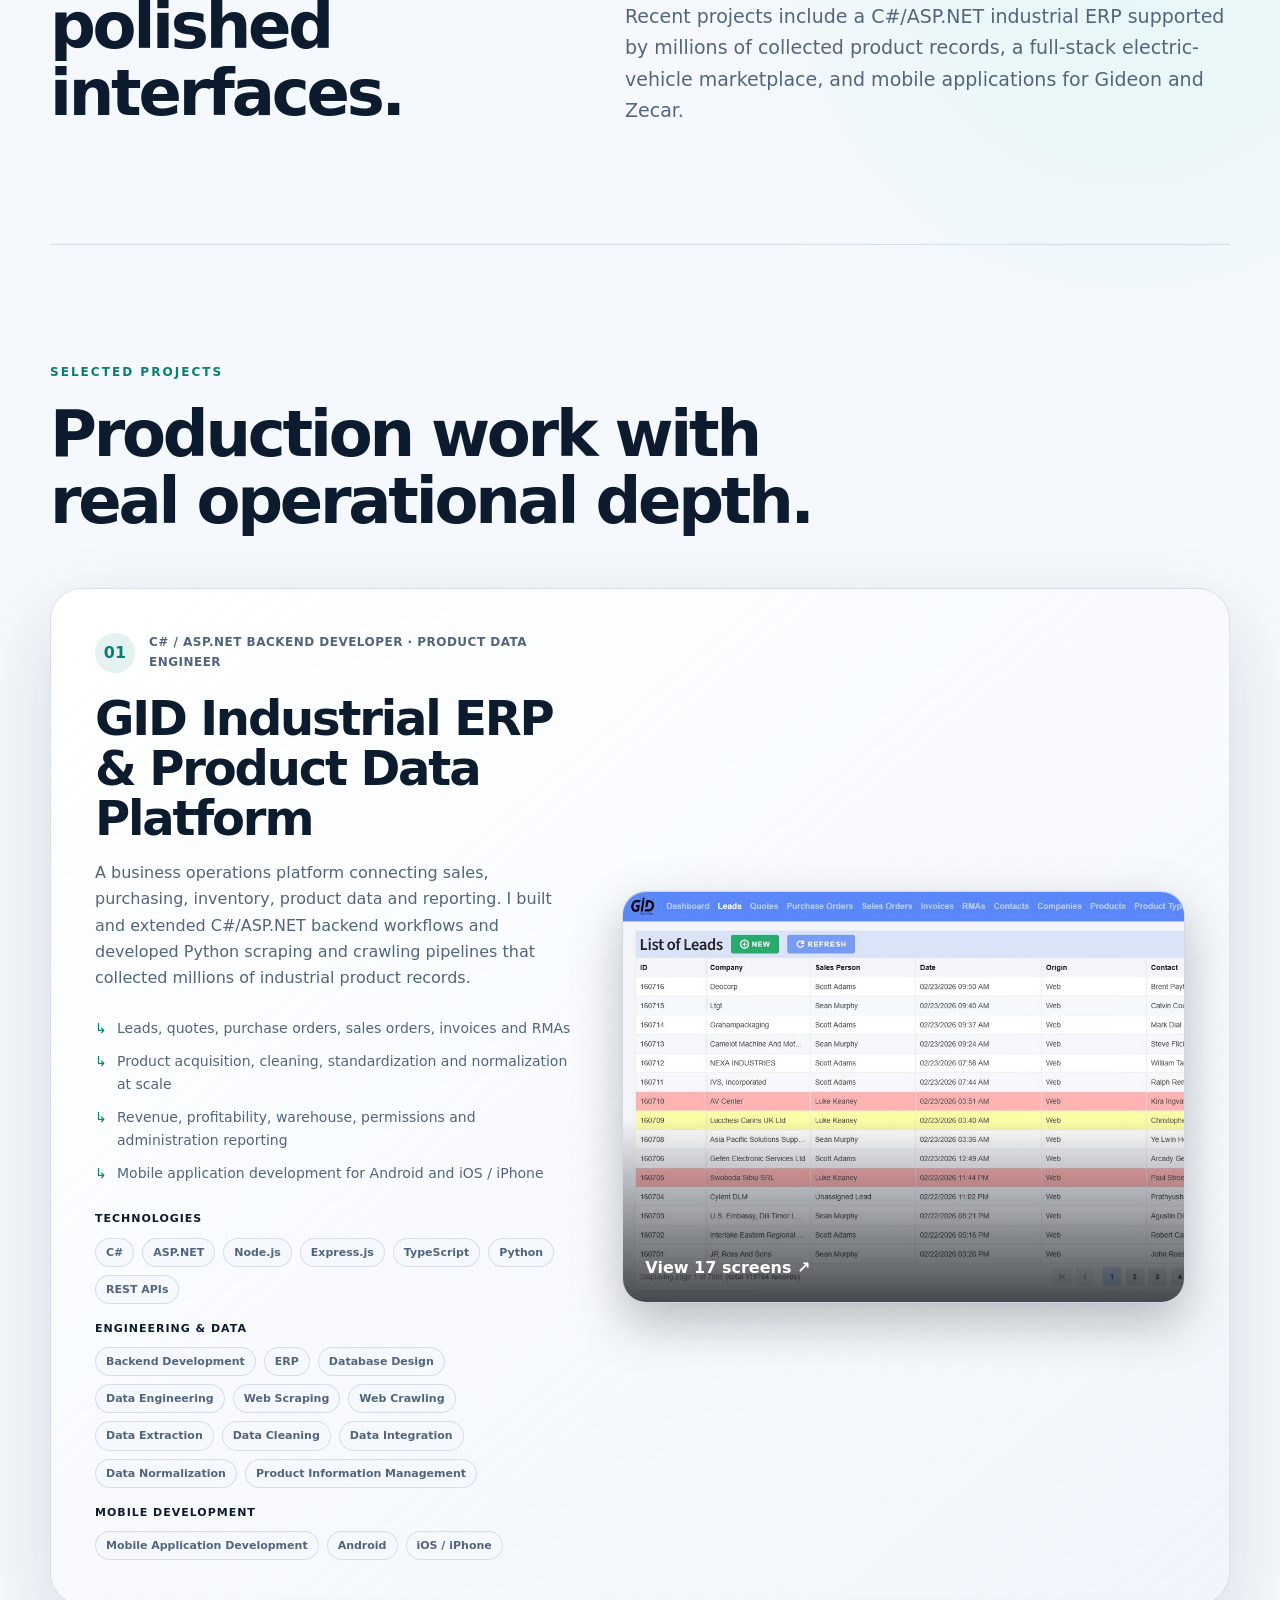
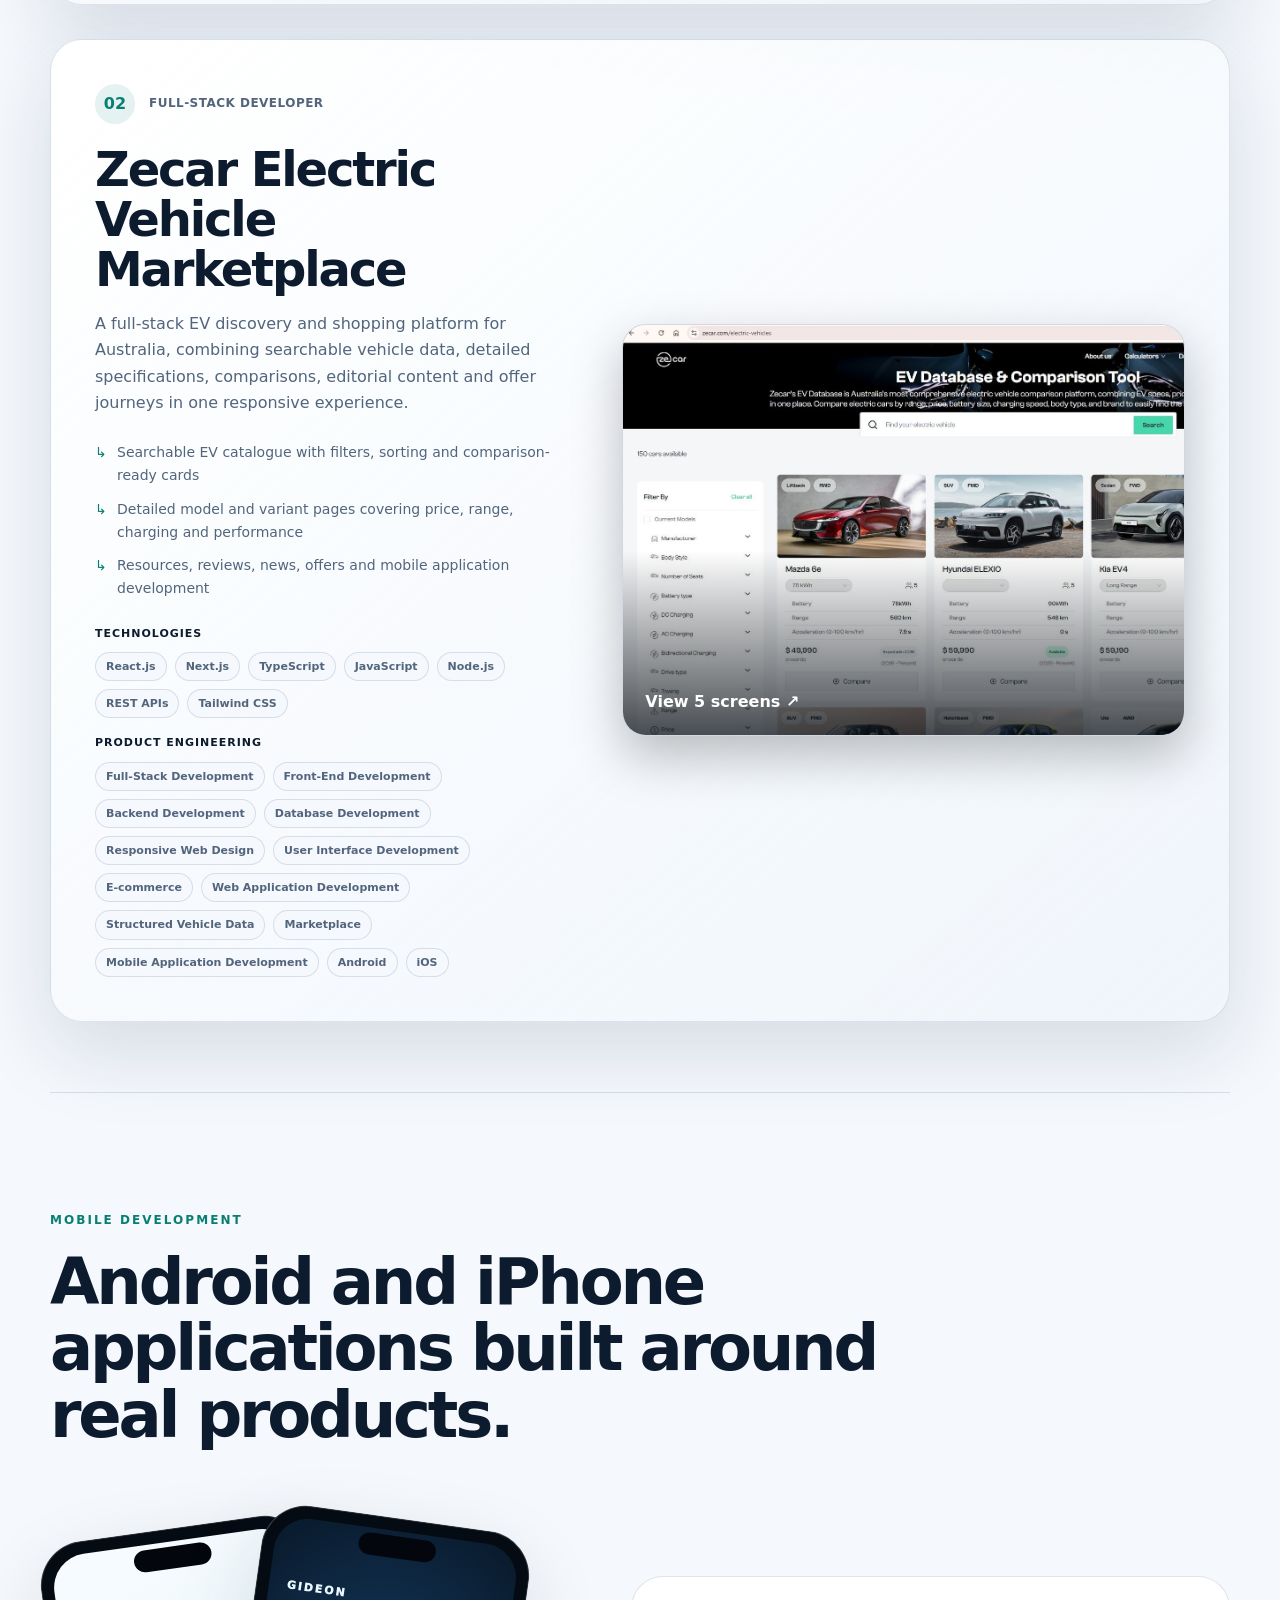
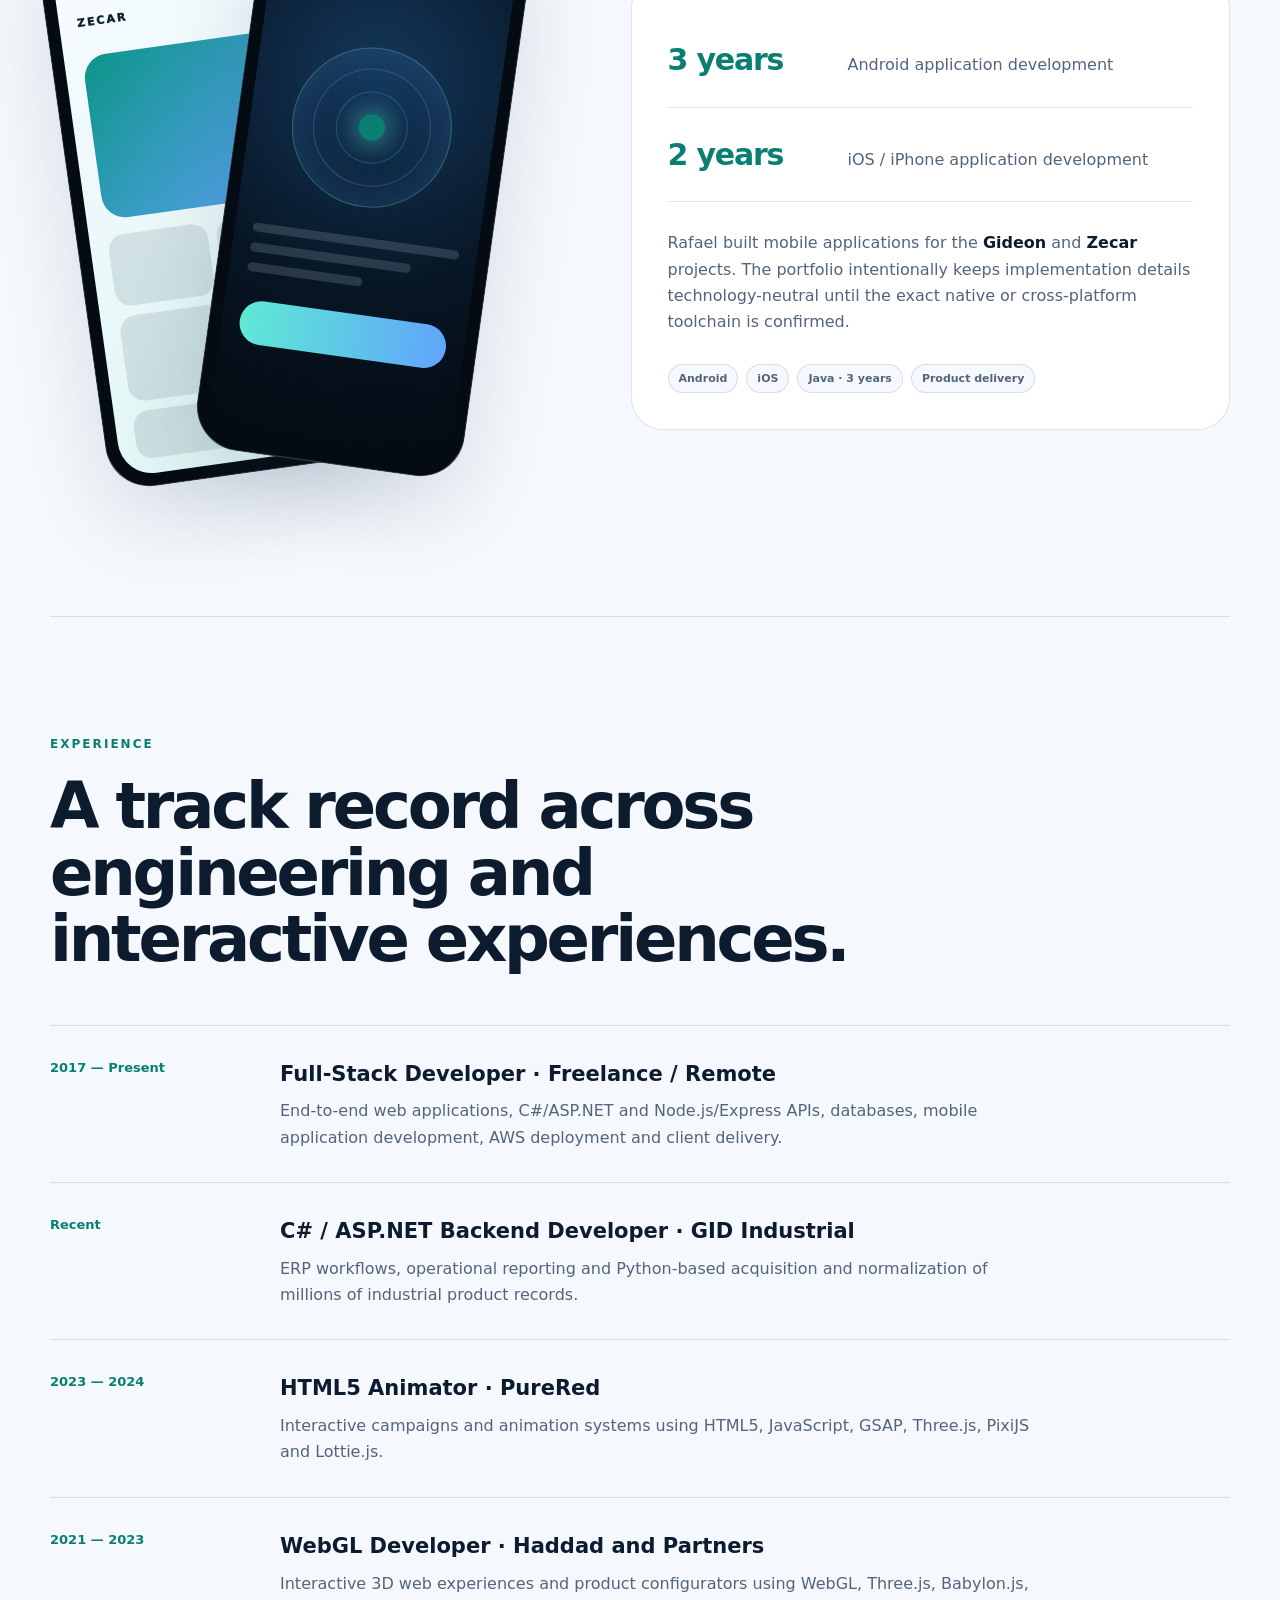
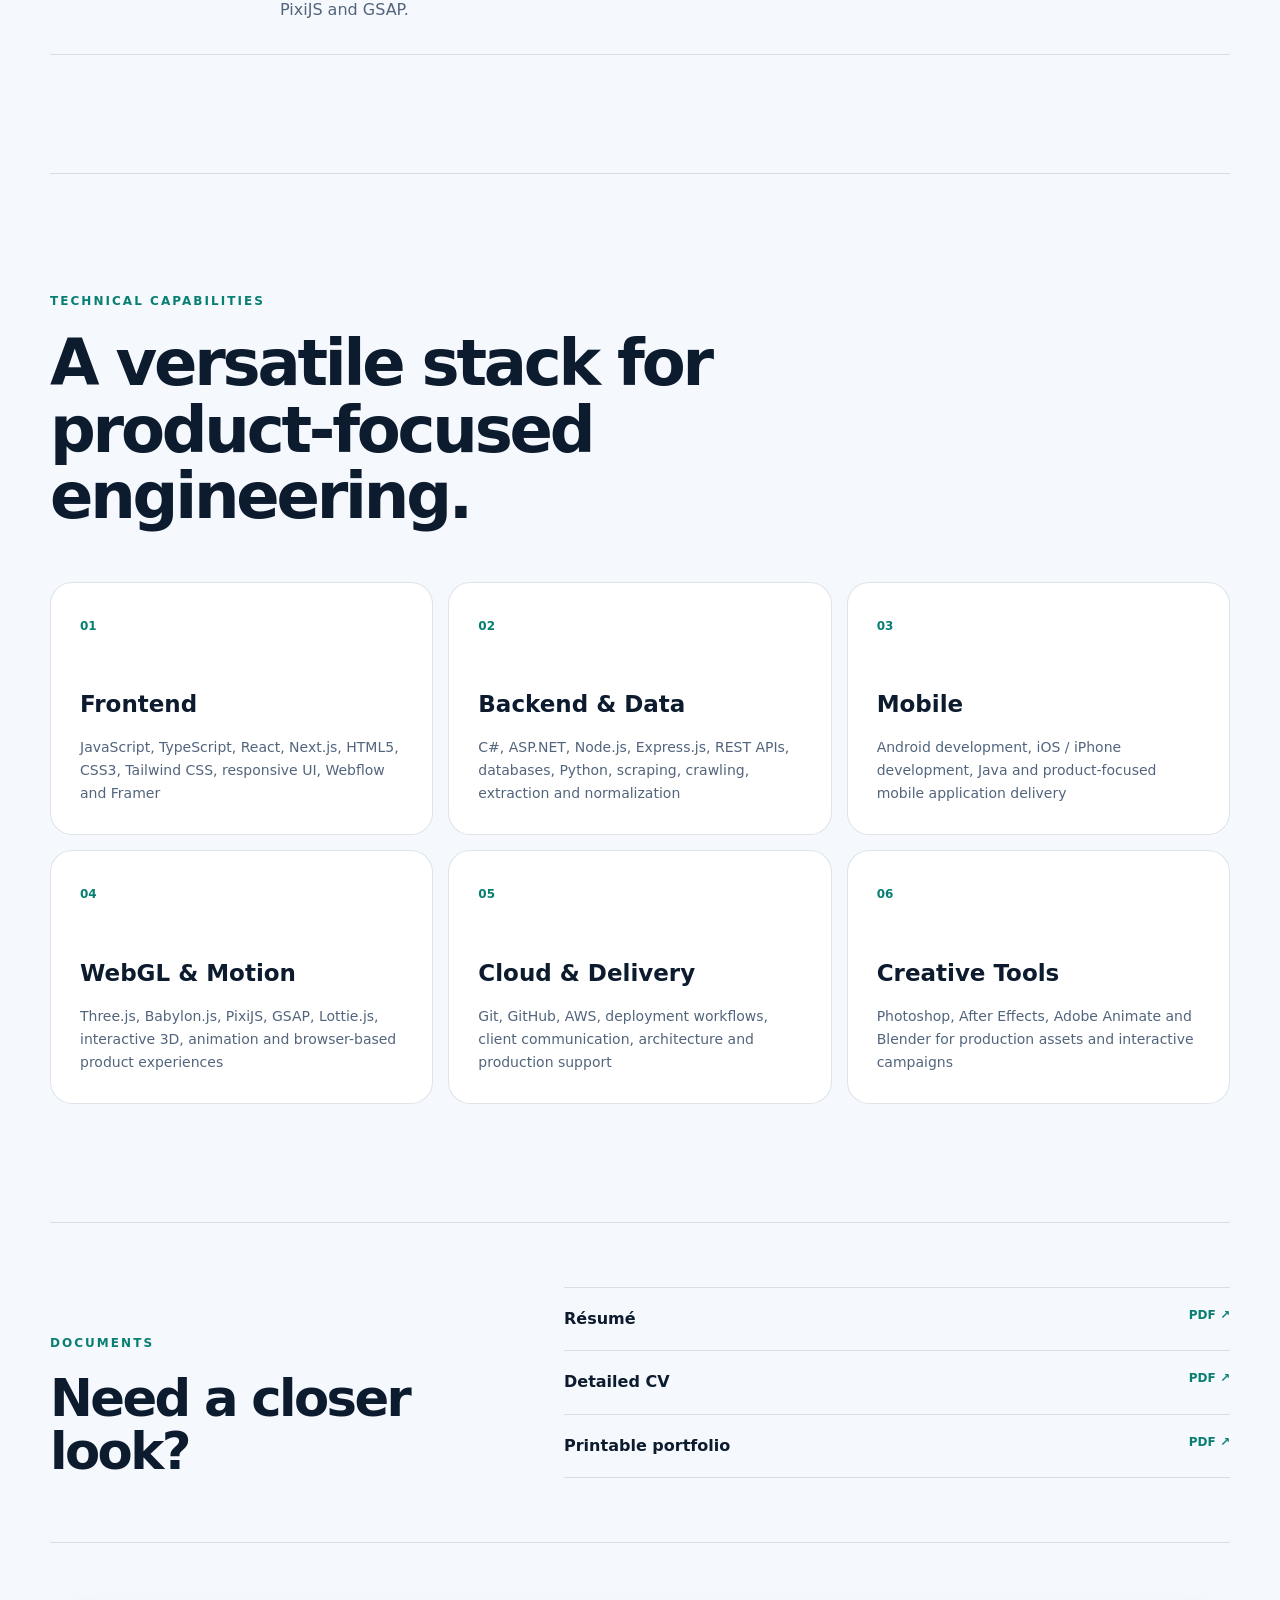
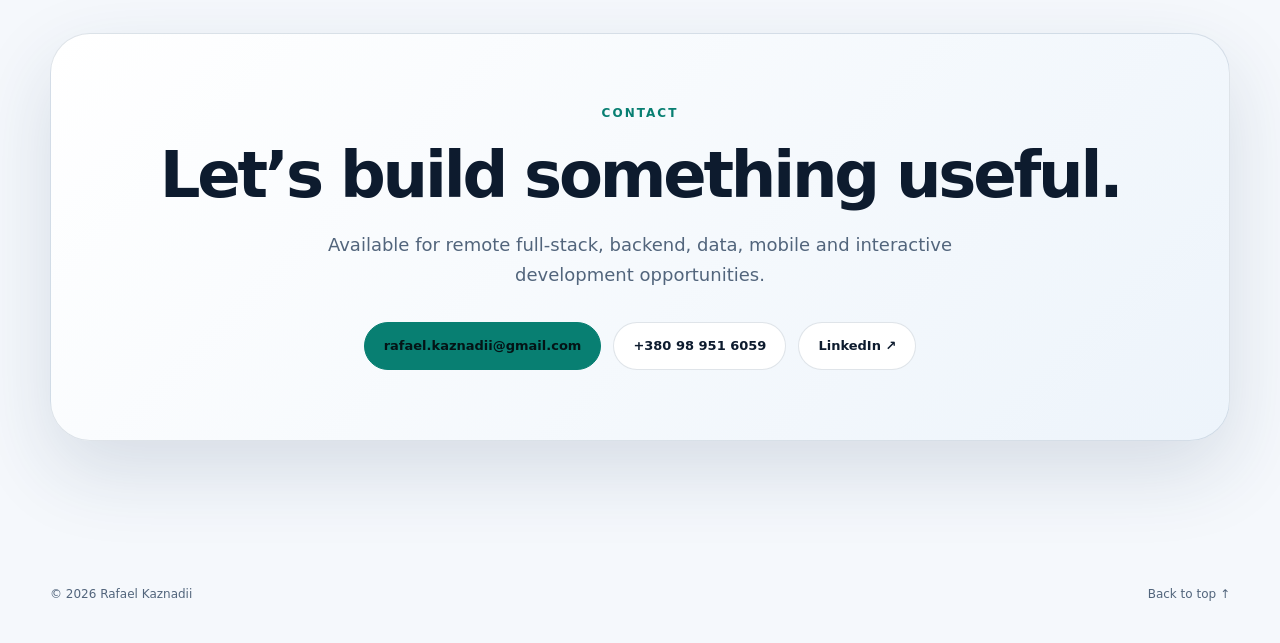
==== commit 09ecb6c0: "updated with hero" ====
--- a/index.html
+++ b/index.html
@@ -93,7 +93,7 @@
       <article><strong>2</strong><span>Years iOS</span></article>
     </section>
 
-    <section class="about section" aria-labelledby="about-title">
+    <section class="about section" id="about" aria-labelledby="about-title">
       <div class="section-heading reveal">
         <p class="section-label">About</p>
         <h2 id="about-title">Business logic, structured data and polished interfaces.</h2>
@@ -110,7 +110,7 @@
         <h2 id="projects-title">Production work with real operational depth.</h2>
       </div>
 
-      <article class="project-card project-gid reveal">
+      <article class="project-card project-gid reveal" id="gid-industrial">
         <div class="project-copy">
           <div class="project-topline">
             <span class="project-number">01</span>
@@ -152,7 +152,7 @@
         </button>
       </article>
 
-      <article class="project-card project-zecar reveal">
+      <article class="project-card project-zecar reveal" id="zecar">
         <div class="project-copy">
           <div class="project-topline">
             <span class="project-number">02</span>
@@ -224,7 +224,7 @@
             <strong>2 years</strong>
             <span>iOS / iPhone application development</span>
           </div>
-          <p>I have built mobile applications for the <strong>Gideon</strong> and <strong>Zecar</strong> projects.</p>
+          <p>Rafael built mobile applications for the <strong>Gideon</strong> and <strong>Zecar</strong> projects. The portfolio intentionally keeps implementation details technology-neutral until the exact native or cross-platform toolchain is confirmed.</p>
           <div class="tags"><span>Android</span><span>iOS</span><span>Java · 3 years</span><span>Product delivery</span></div>
         </div>
       </div>
@@ -308,7 +308,7 @@
       </div>
     </section>
 
-    <section class="documents section compact reveal" aria-labelledby="documents-title">
+    <section class="documents section compact reveal" id="documents" aria-labelledby="documents-title">
       <div>
         <p class="section-label">Documents</p>
         <h2 id="documents-title">Need a closer look?</h2>
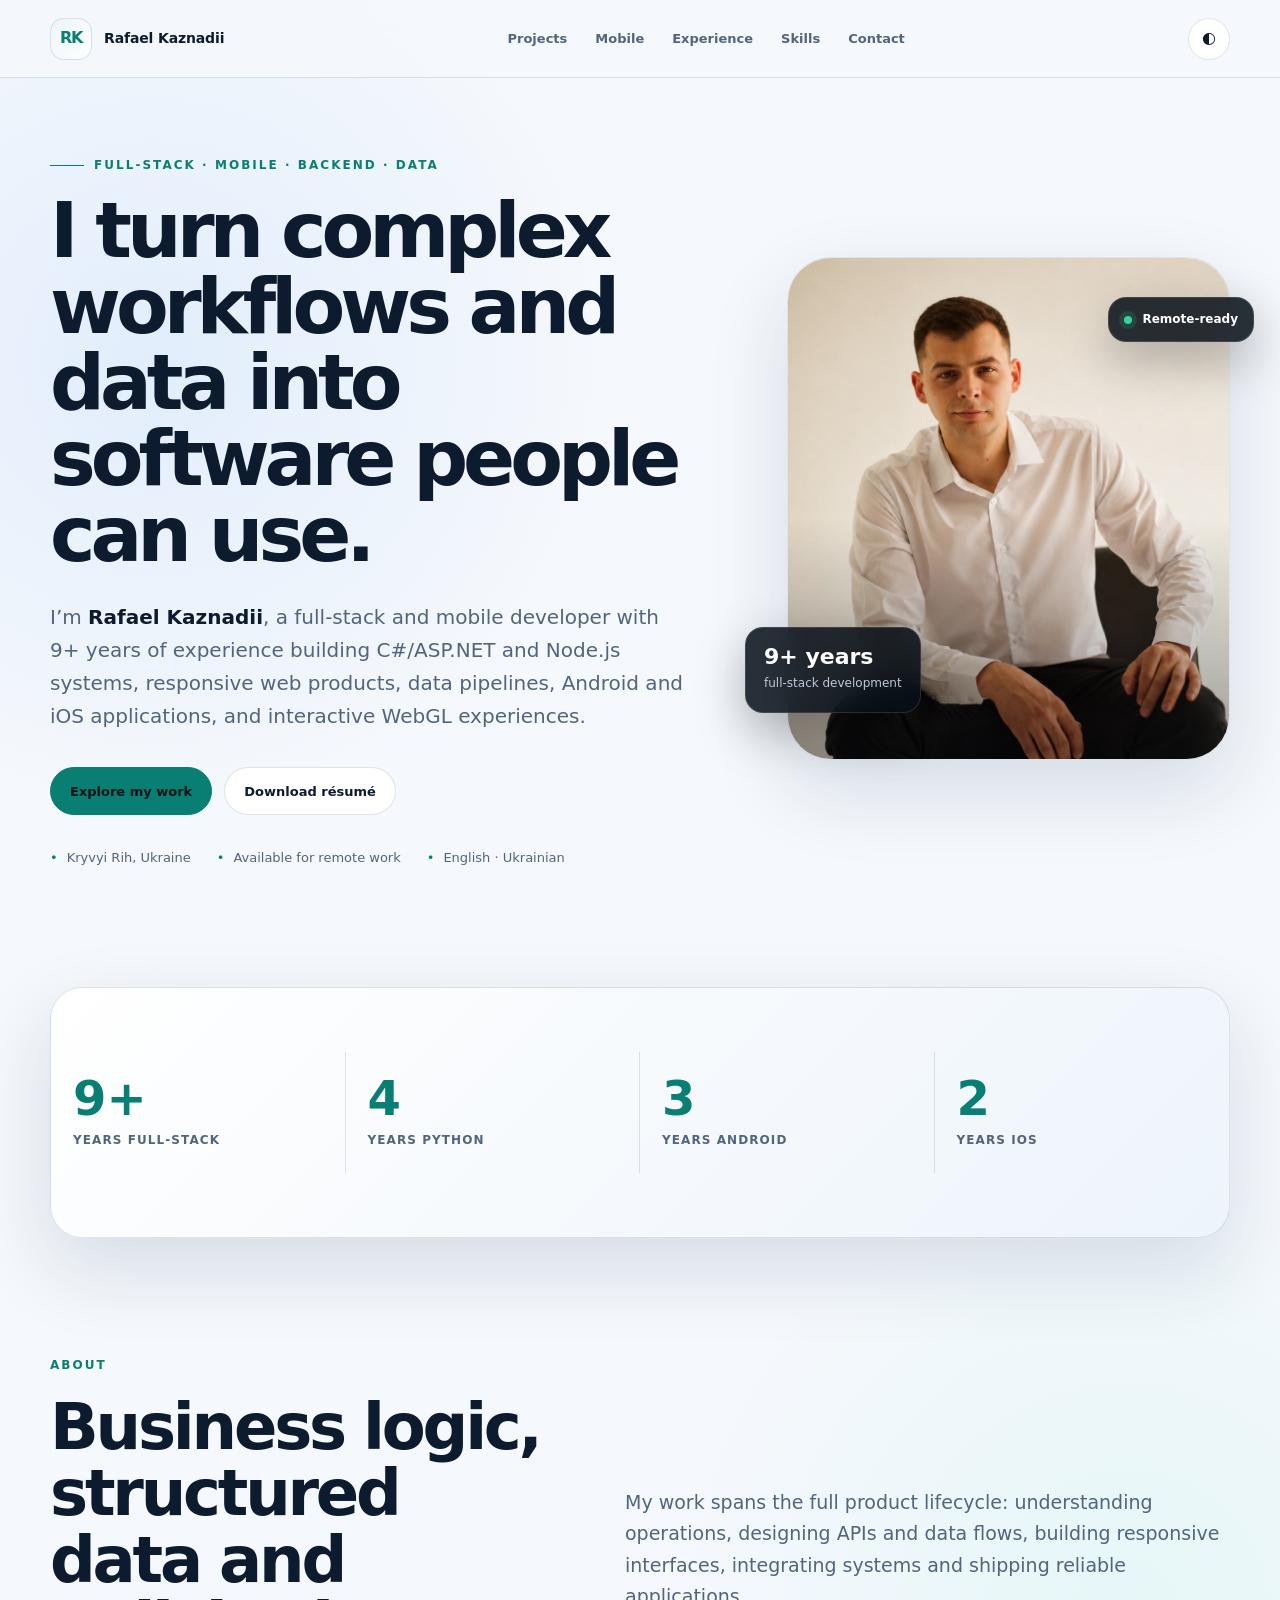
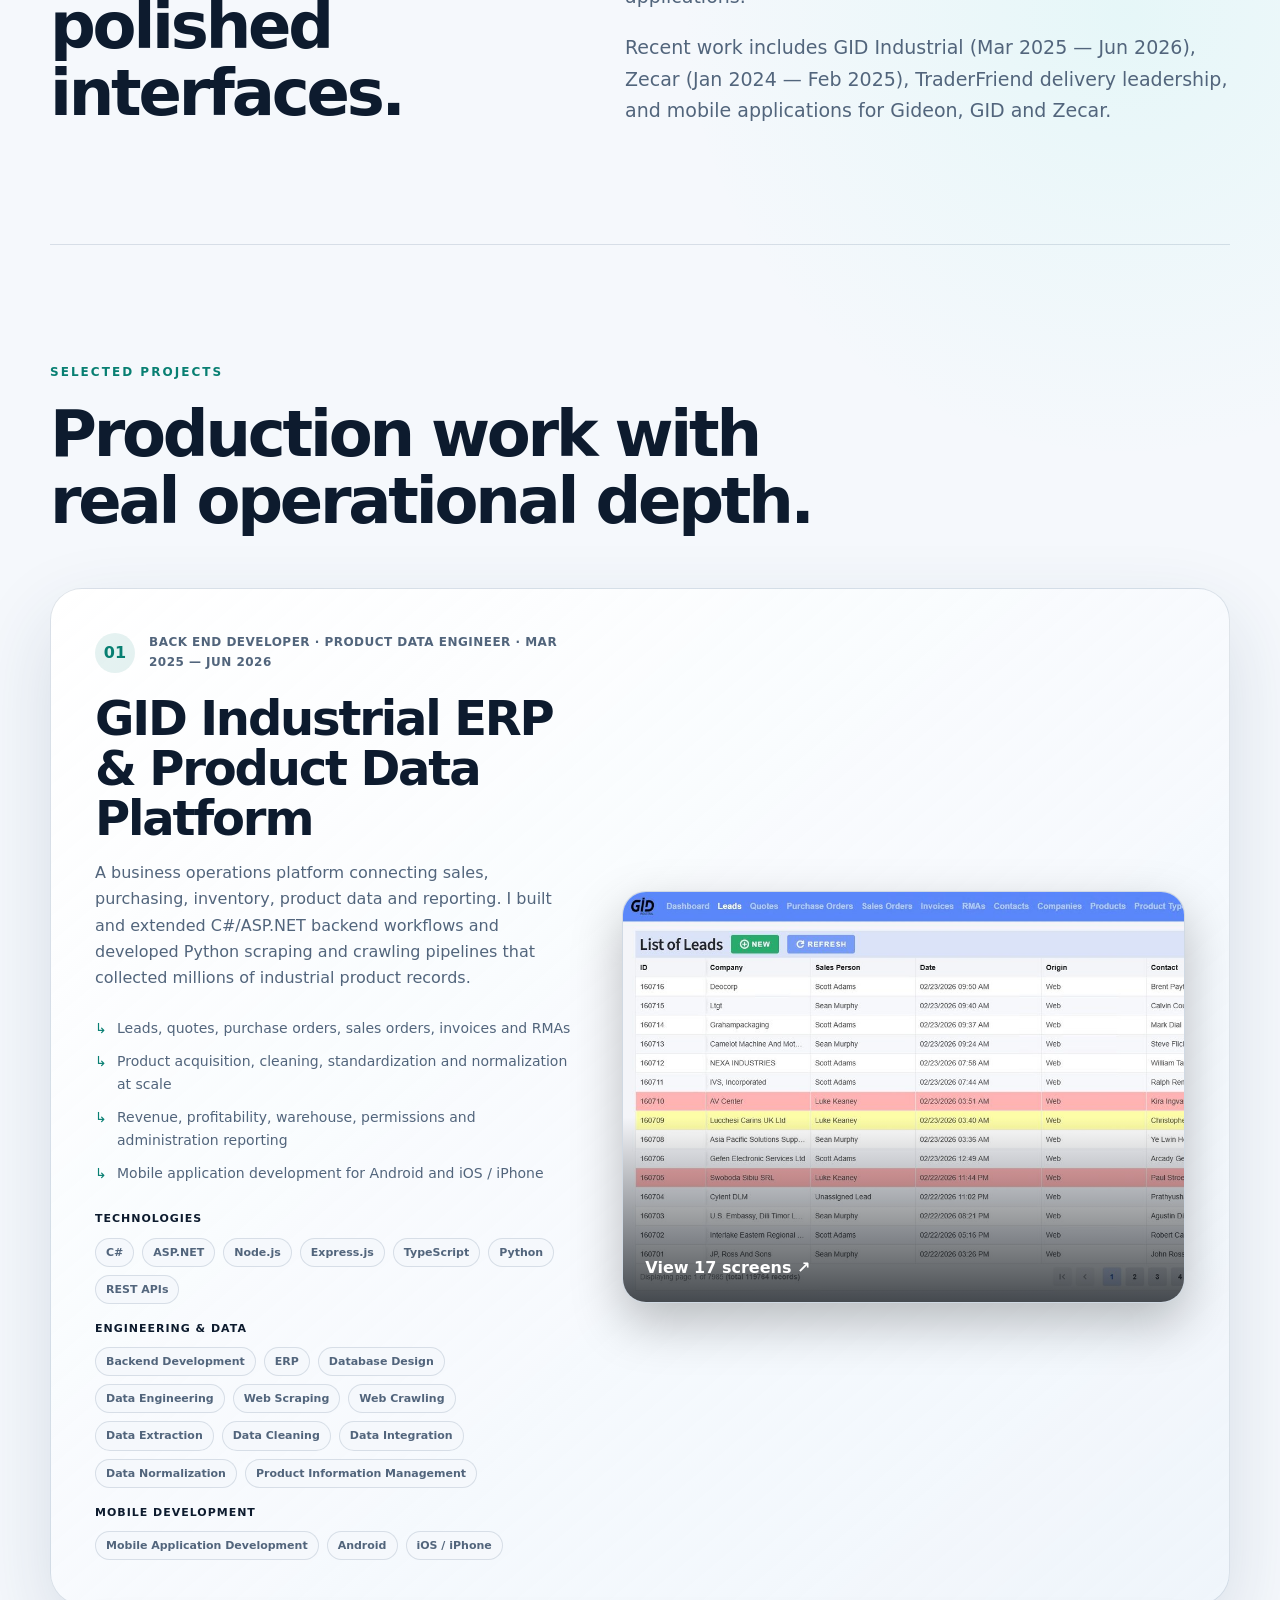
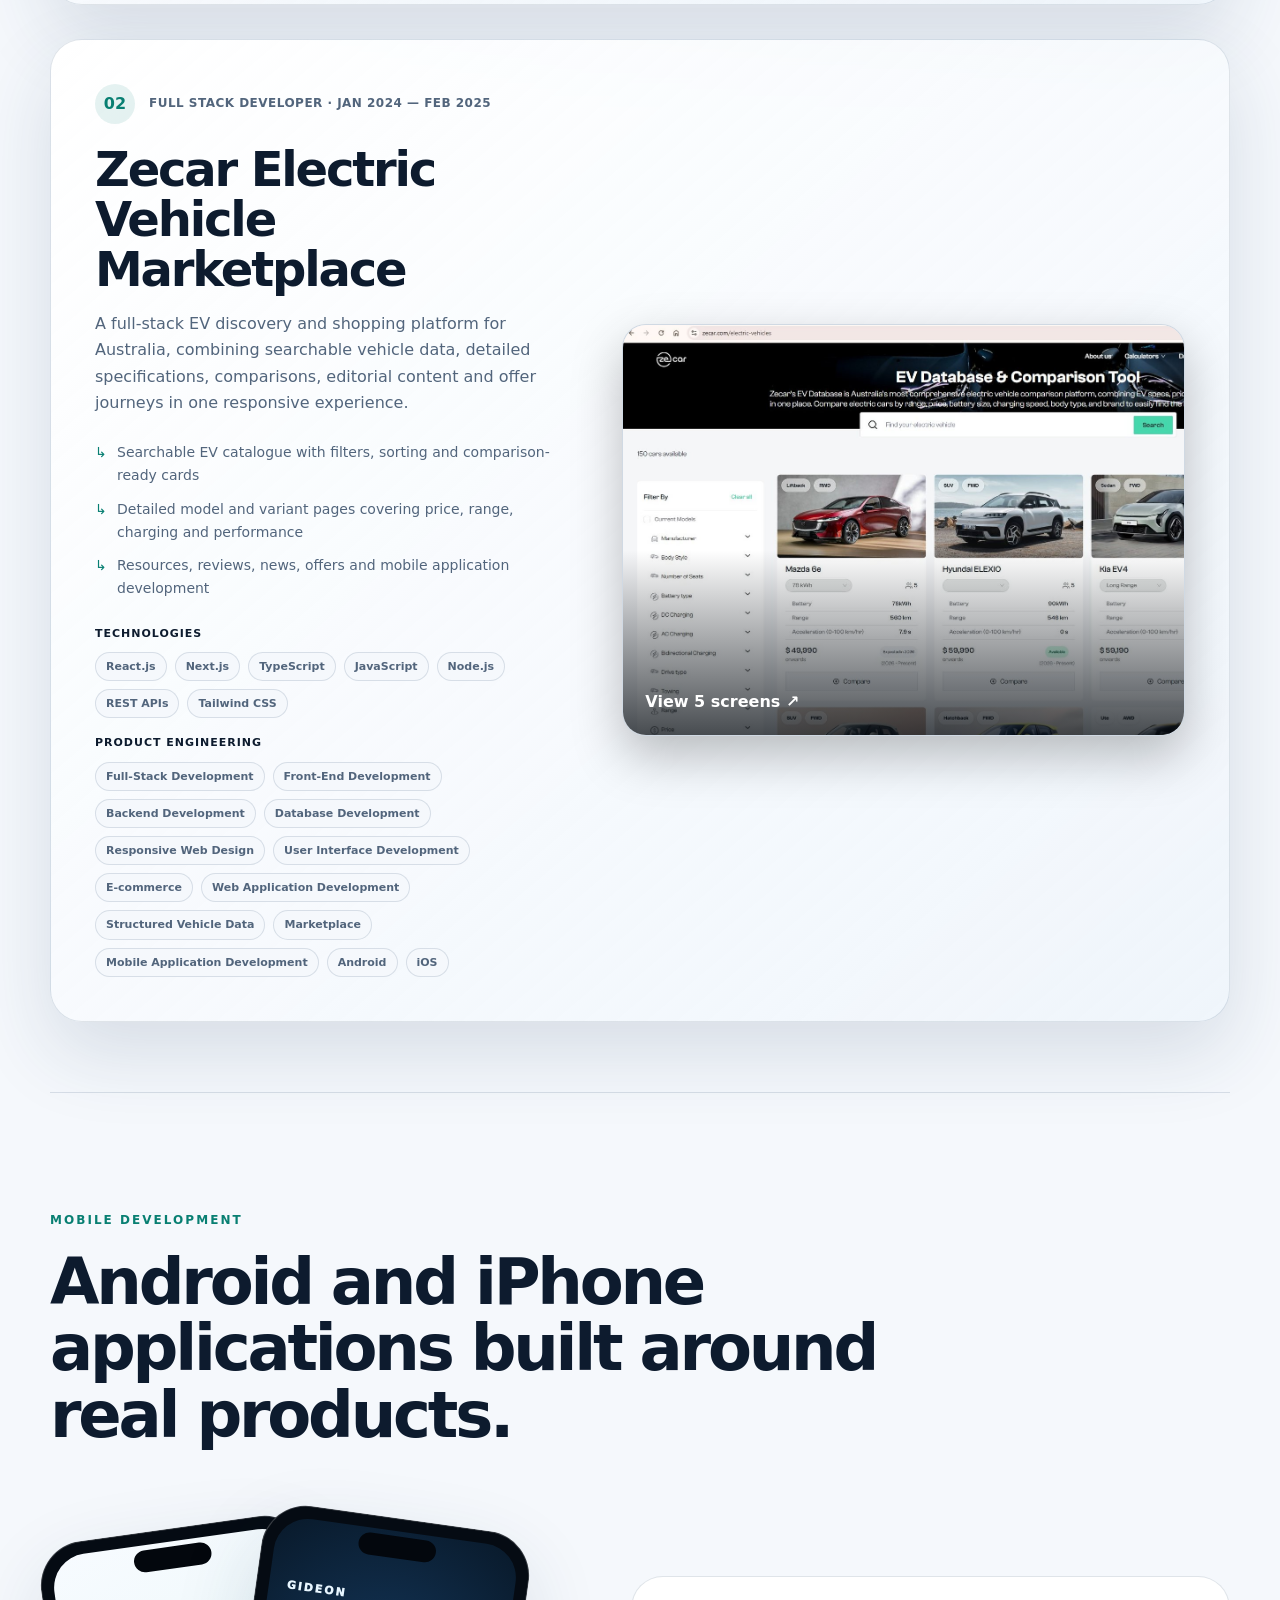
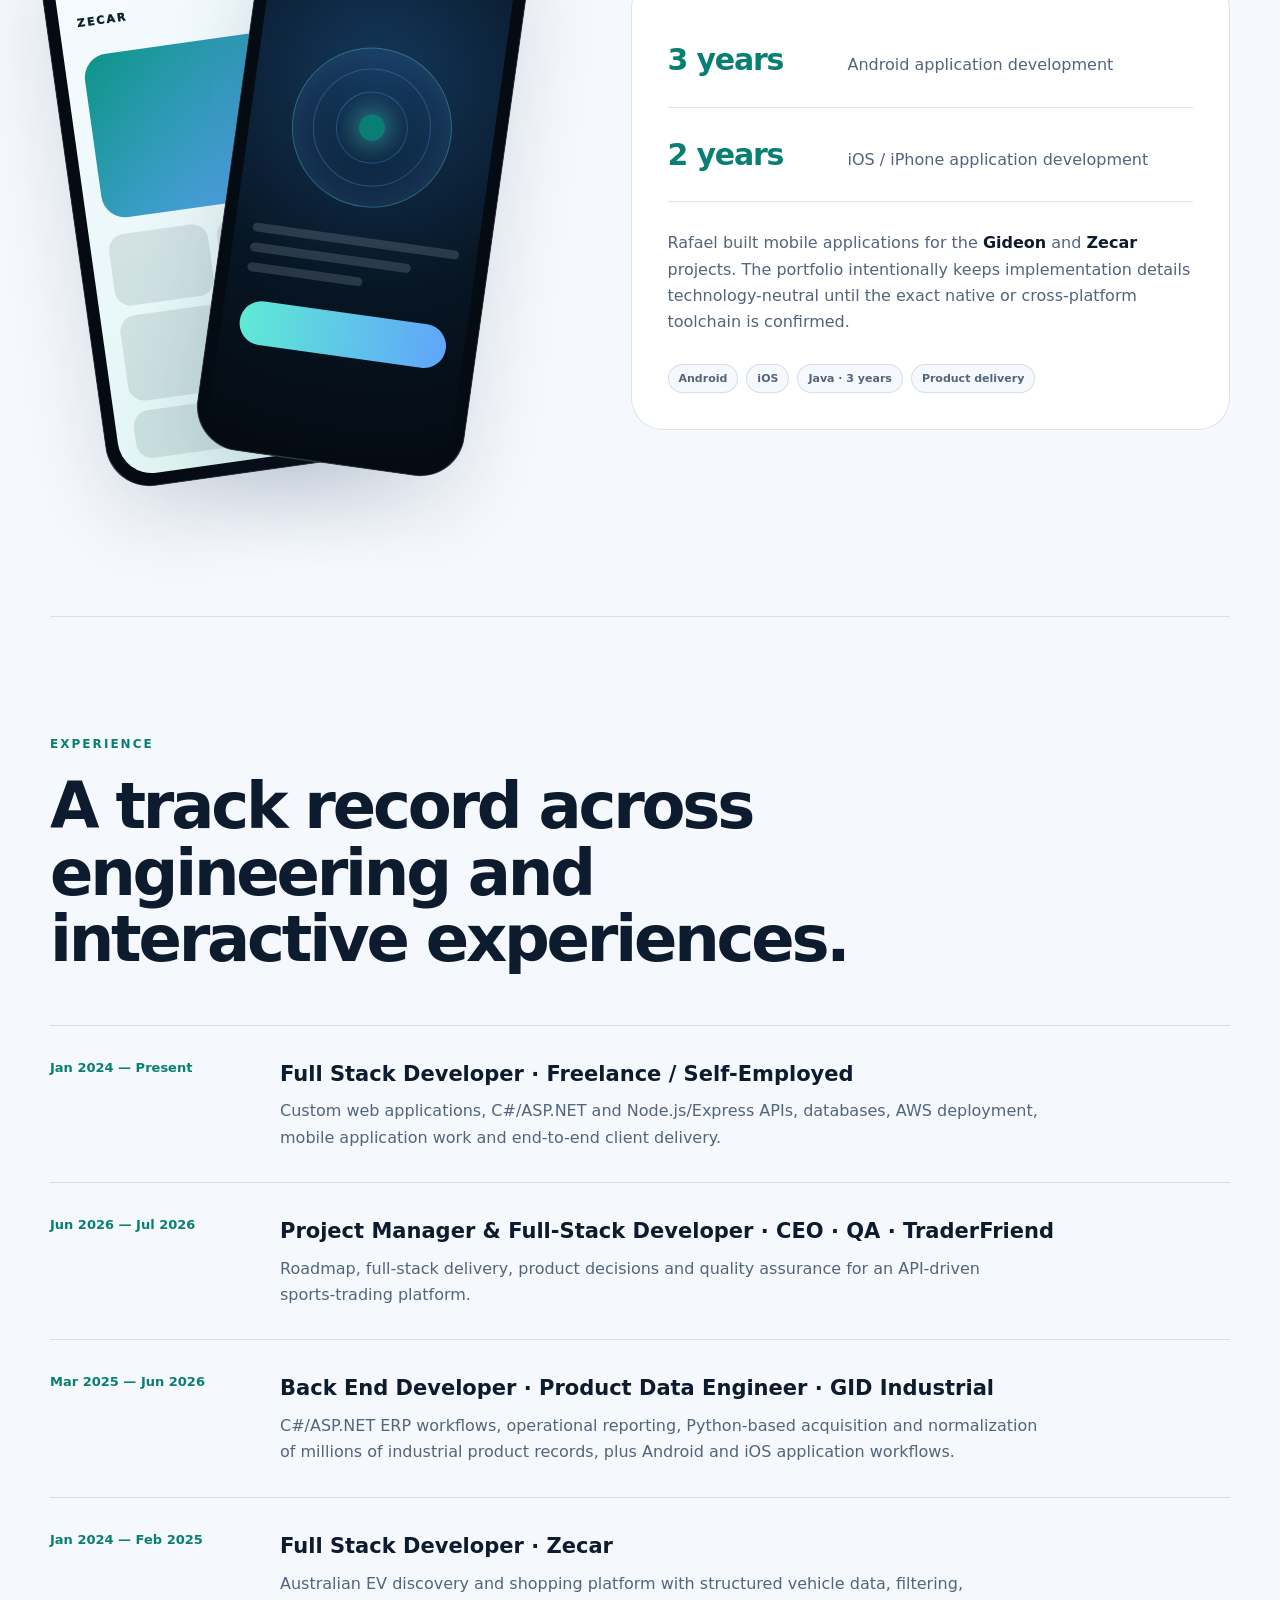
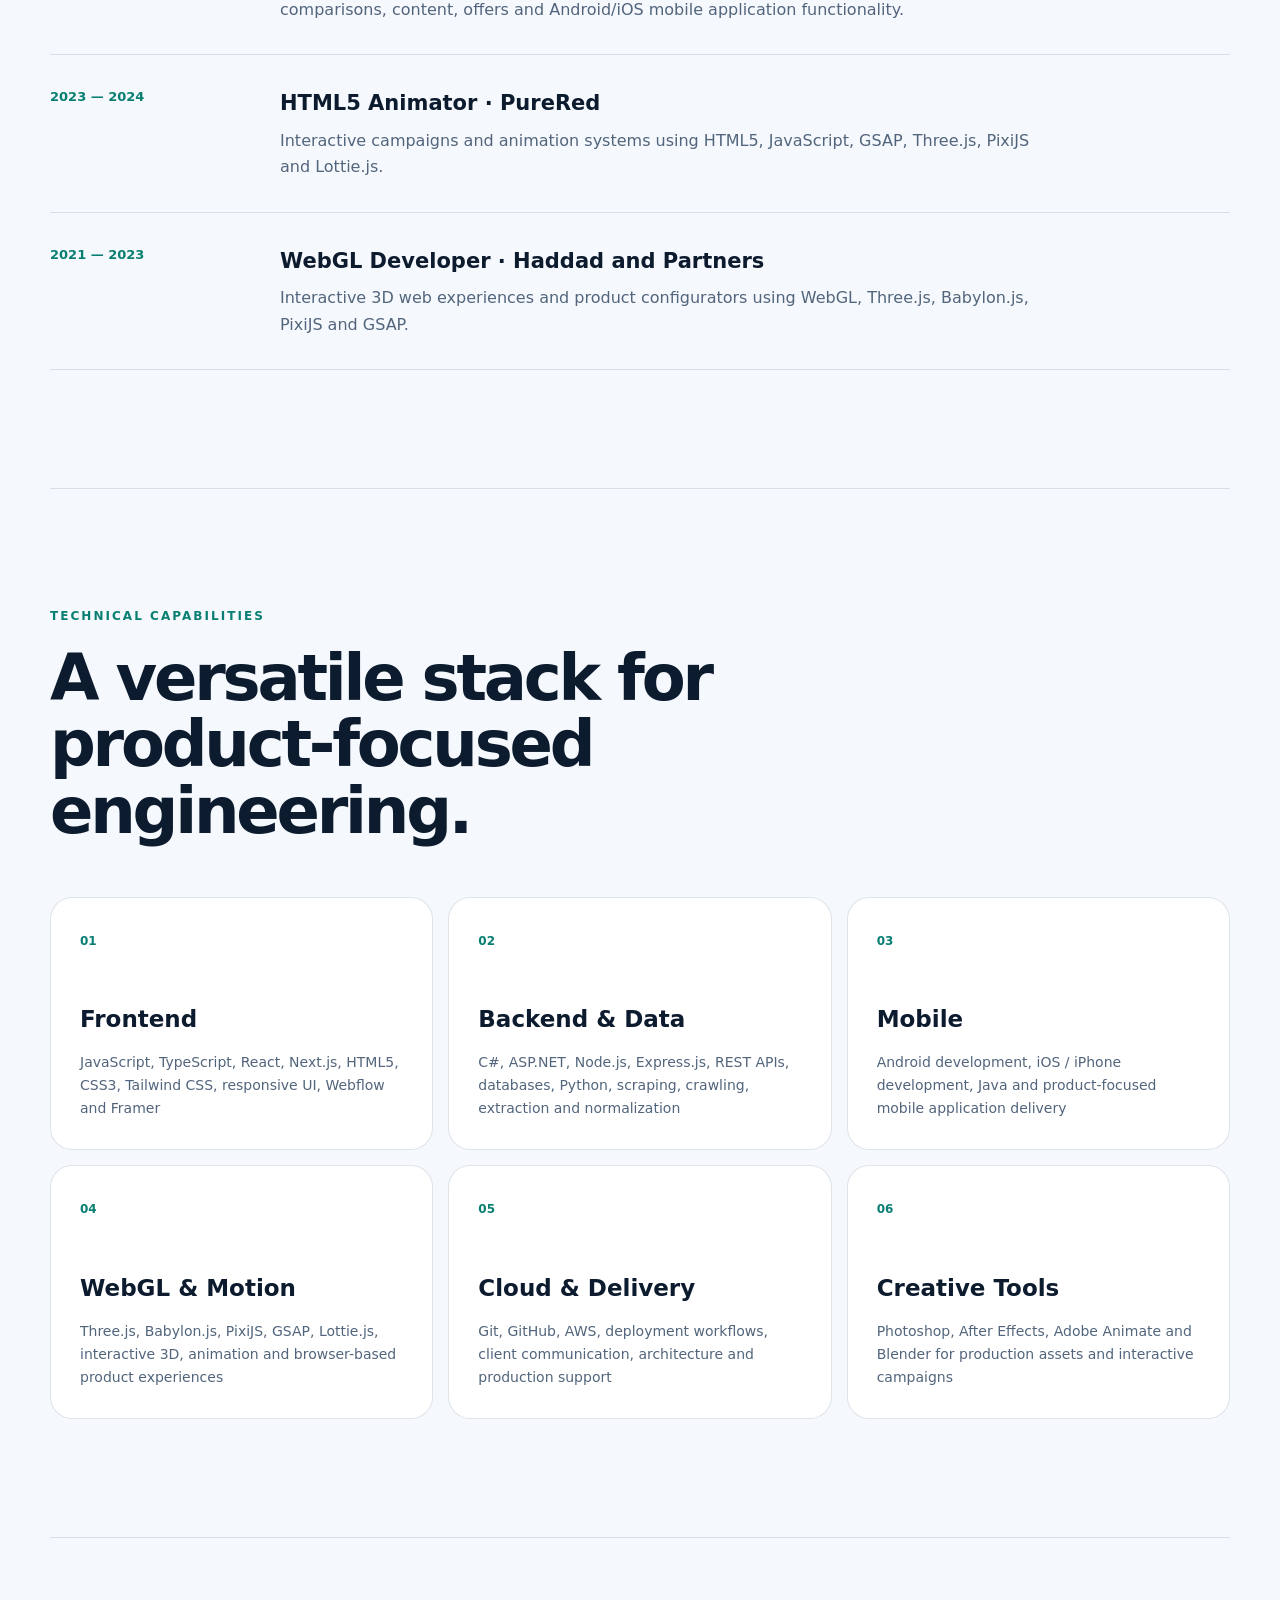
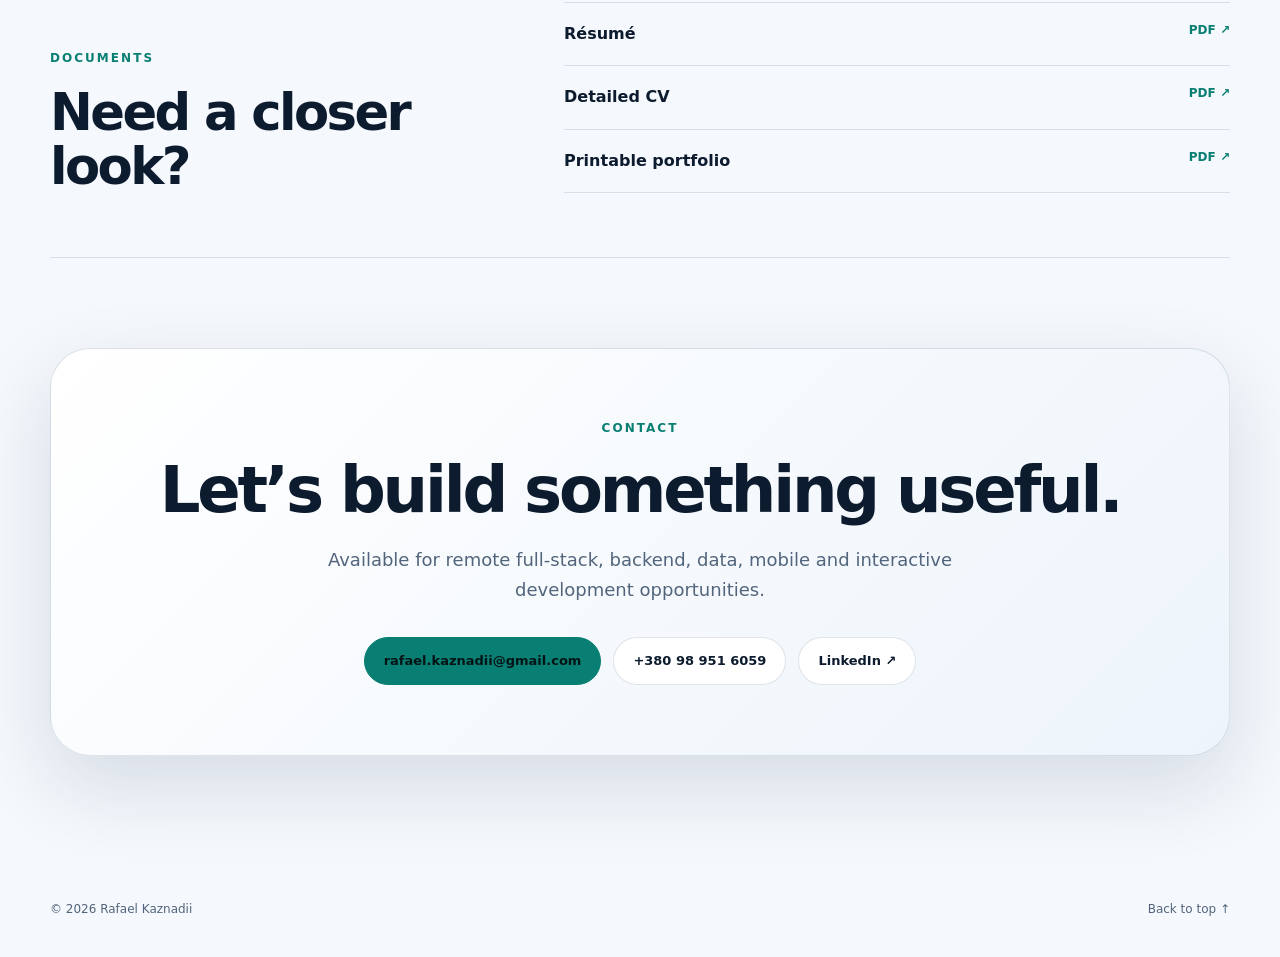
==== commit 1b3026a8: "Align experience with resume/CV, add project thumbnails, enable Pages links. Co-authored-by: Cursor " ====
--- a/index.html
+++ b/index.html
@@ -100,7 +100,7 @@
       </div>
       <div class="about-copy reveal delay-1">
         <p>My work spans the full product lifecycle: understanding operations, designing APIs and data flows, building responsive interfaces, integrating systems and shipping reliable applications.</p>
-        <p>Recent projects include a C#/ASP.NET industrial ERP supported by millions of collected product records, a full-stack electric-vehicle marketplace, and mobile applications for Gideon and Zecar.</p>
+        <p>Recent work includes GID Industrial (Mar 2025 — Jun 2026), Zecar (Jan 2024 — Feb 2025), TraderFriend delivery leadership, and mobile applications for Gideon, GID and Zecar.</p>
       </div>
     </section>
 
@@ -114,7 +114,7 @@
         <div class="project-copy">
           <div class="project-topline">
             <span class="project-number">01</span>
-            <span class="project-role">C# / ASP.NET Backend Developer · Product Data Engineer</span>
+            <span class="project-role">Back End Developer · Product Data Engineer · Mar 2025 — Jun 2026</span>
           </div>
           <h3>GID Industrial ERP & Product Data Platform</h3>
           <p>A business operations platform connecting sales, purchasing, inventory, product data and reporting. I built and extended C#/ASP.NET backend workflows and developed Python scraping and crawling pipelines that collected millions of industrial product records.</p>
@@ -156,7 +156,7 @@
         <div class="project-copy">
           <div class="project-topline">
             <span class="project-number">02</span>
-            <span class="project-role">Full-Stack Developer</span>
+            <span class="project-role">Full Stack Developer · Jan 2024 — Feb 2025</span>
           </div>
           <h3>Zecar Electric Vehicle Marketplace</h3>
           <p>A full-stack EV discovery and shopping platform for Australia, combining searchable vehicle data, detailed specifications, comparisons, editorial content and offer journeys in one responsive experience.</p>
@@ -238,17 +238,31 @@
 
       <div class="timeline reveal">
         <article>
-          <time>2017 — Present</time>
-          <div>
-            <h3>Full-Stack Developer · Freelance / Remote</h3>
-            <p>End-to-end web applications, C#/ASP.NET and Node.js/Express APIs, databases, mobile application development, AWS deployment and client delivery.</p>
-          </div>
-        </article>
-        <article>
-          <time>Recent</time>
-          <div>
-            <h3>C# / ASP.NET Backend Developer · GID Industrial</h3>
-            <p>ERP workflows, operational reporting and Python-based acquisition and normalization of millions of industrial product records.</p>
+          <time>Jan 2024 — Present</time>
+          <div>
+            <h3>Full Stack Developer · Freelance / Self-Employed</h3>
+            <p>Custom web applications, C#/ASP.NET and Node.js/Express APIs, databases, AWS deployment, mobile application work and end-to-end client delivery.</p>
+          </div>
+        </article>
+        <article>
+          <time>Jun 2026 — Jul 2026</time>
+          <div>
+            <h3>Project Manager &amp; Full-Stack Developer · CEO · QA · TraderFriend</h3>
+            <p>Roadmap, full-stack delivery, product decisions and quality assurance for an API-driven sports-trading platform.</p>
+          </div>
+        </article>
+        <article>
+          <time>Mar 2025 — Jun 2026</time>
+          <div>
+            <h3>Back End Developer · Product Data Engineer · GID Industrial</h3>
+            <p>C#/ASP.NET ERP workflows, operational reporting, Python-based acquisition and normalization of millions of industrial product records, plus Android and iOS application workflows.</p>
+          </div>
+        </article>
+        <article>
+          <time>Jan 2024 — Feb 2025</time>
+          <div>
+            <h3>Full Stack Developer · Zecar</h3>
+            <p>Australian EV discovery and shopping platform with structured vehicle data, filtering, comparisons, content, offers and Android/iOS mobile application functionality.</p>
           </div>
         </article>
         <article>
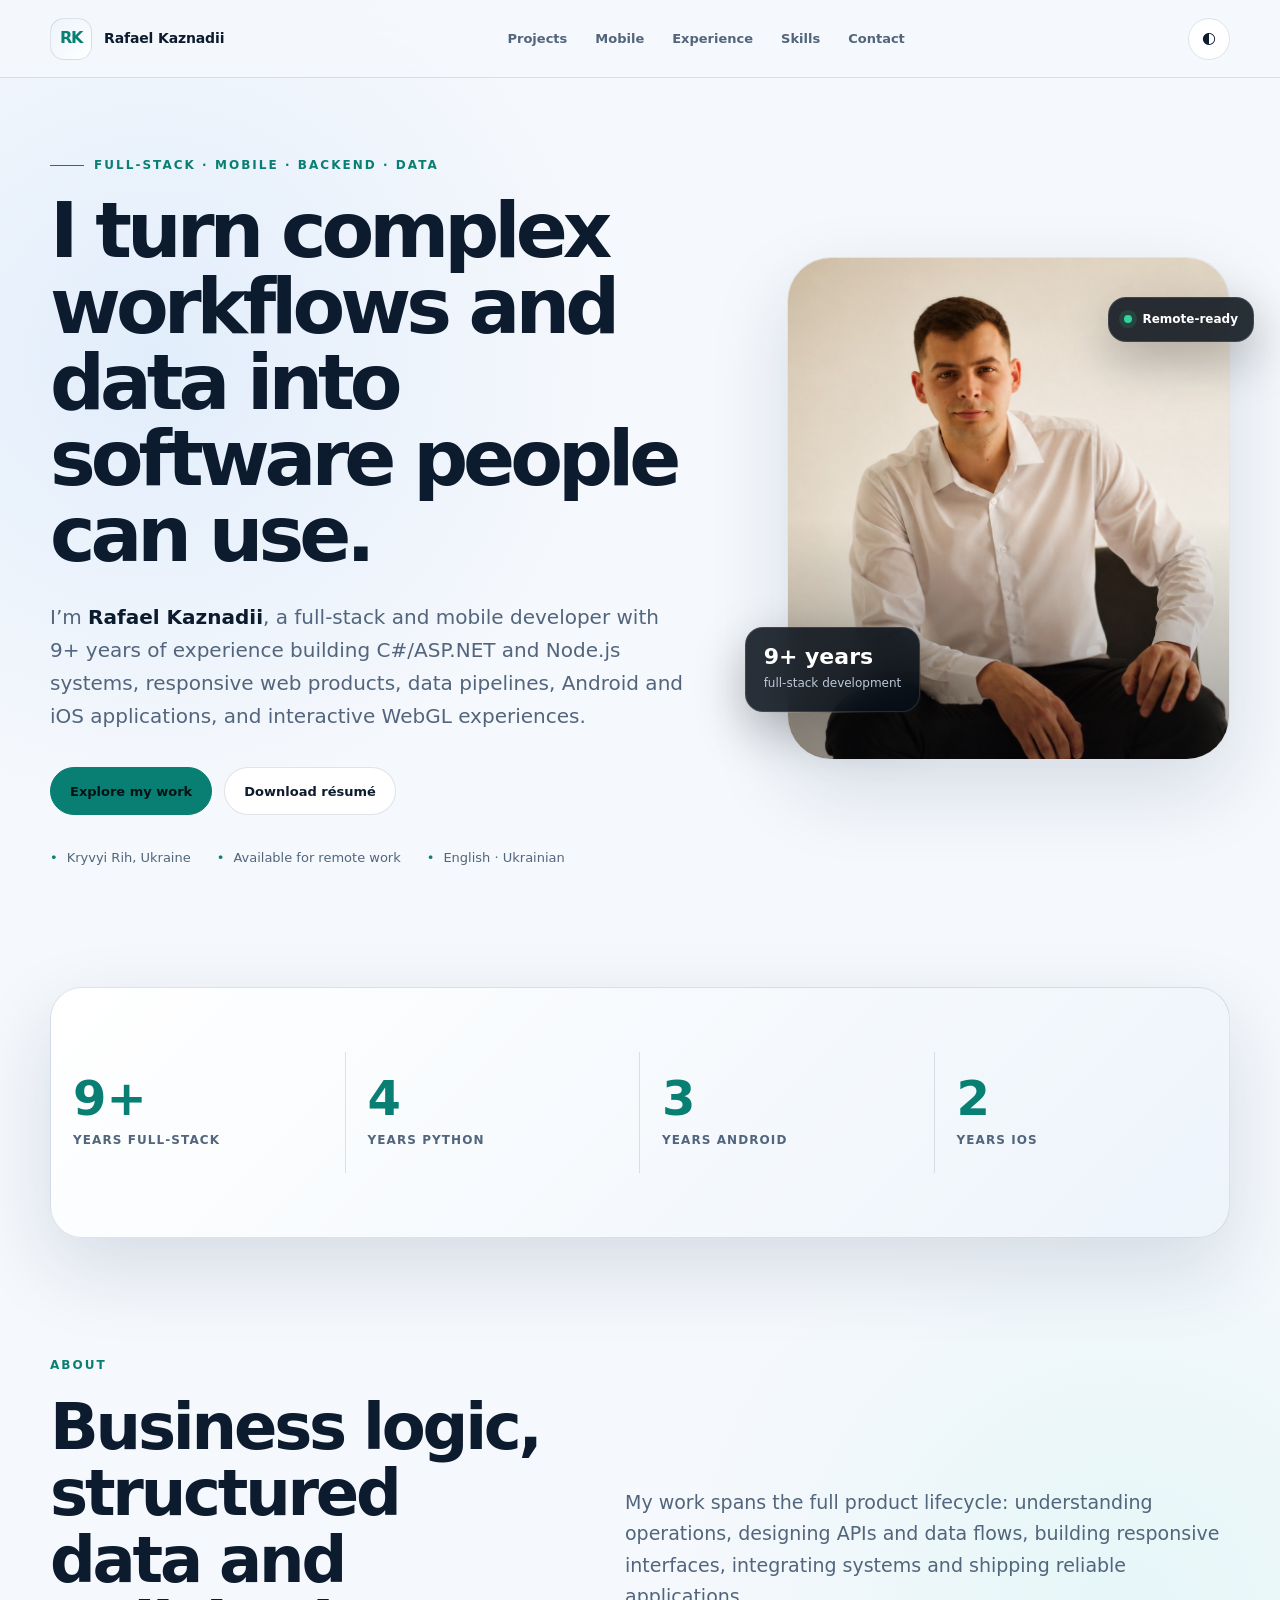
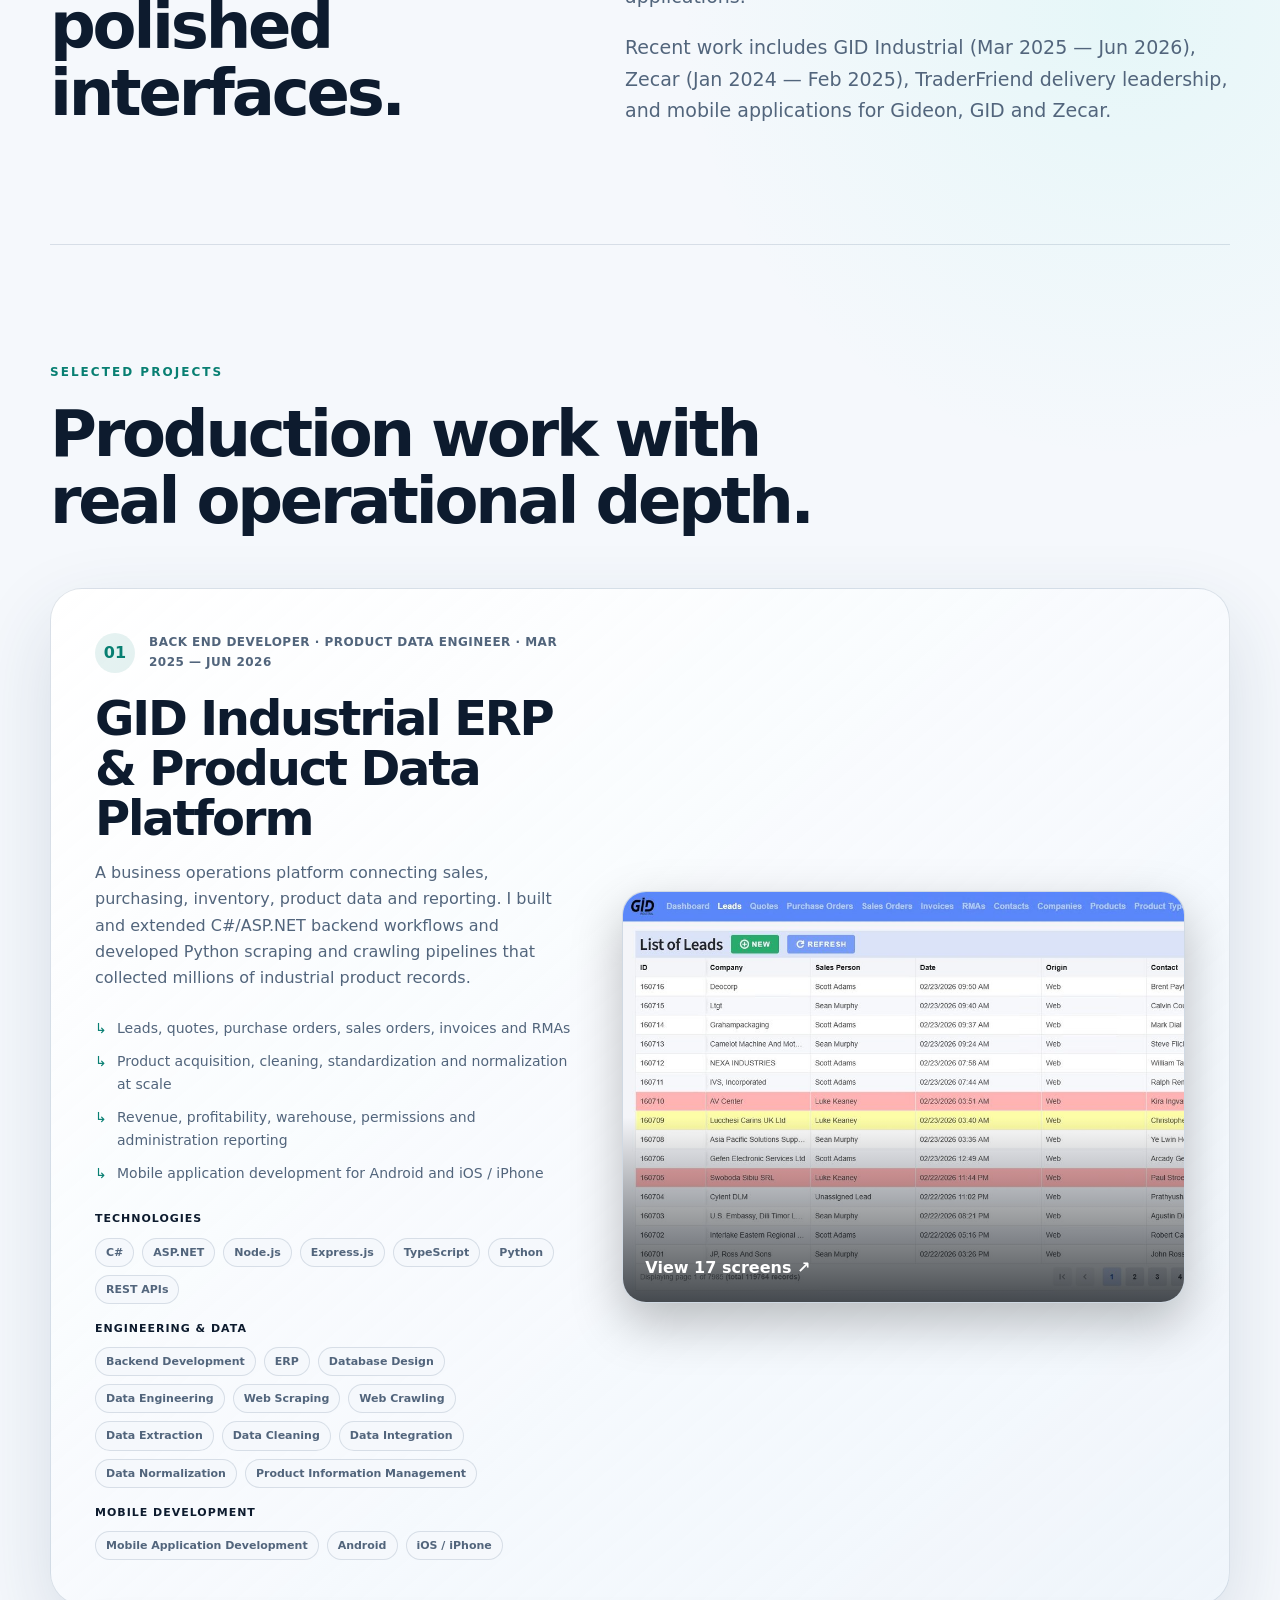
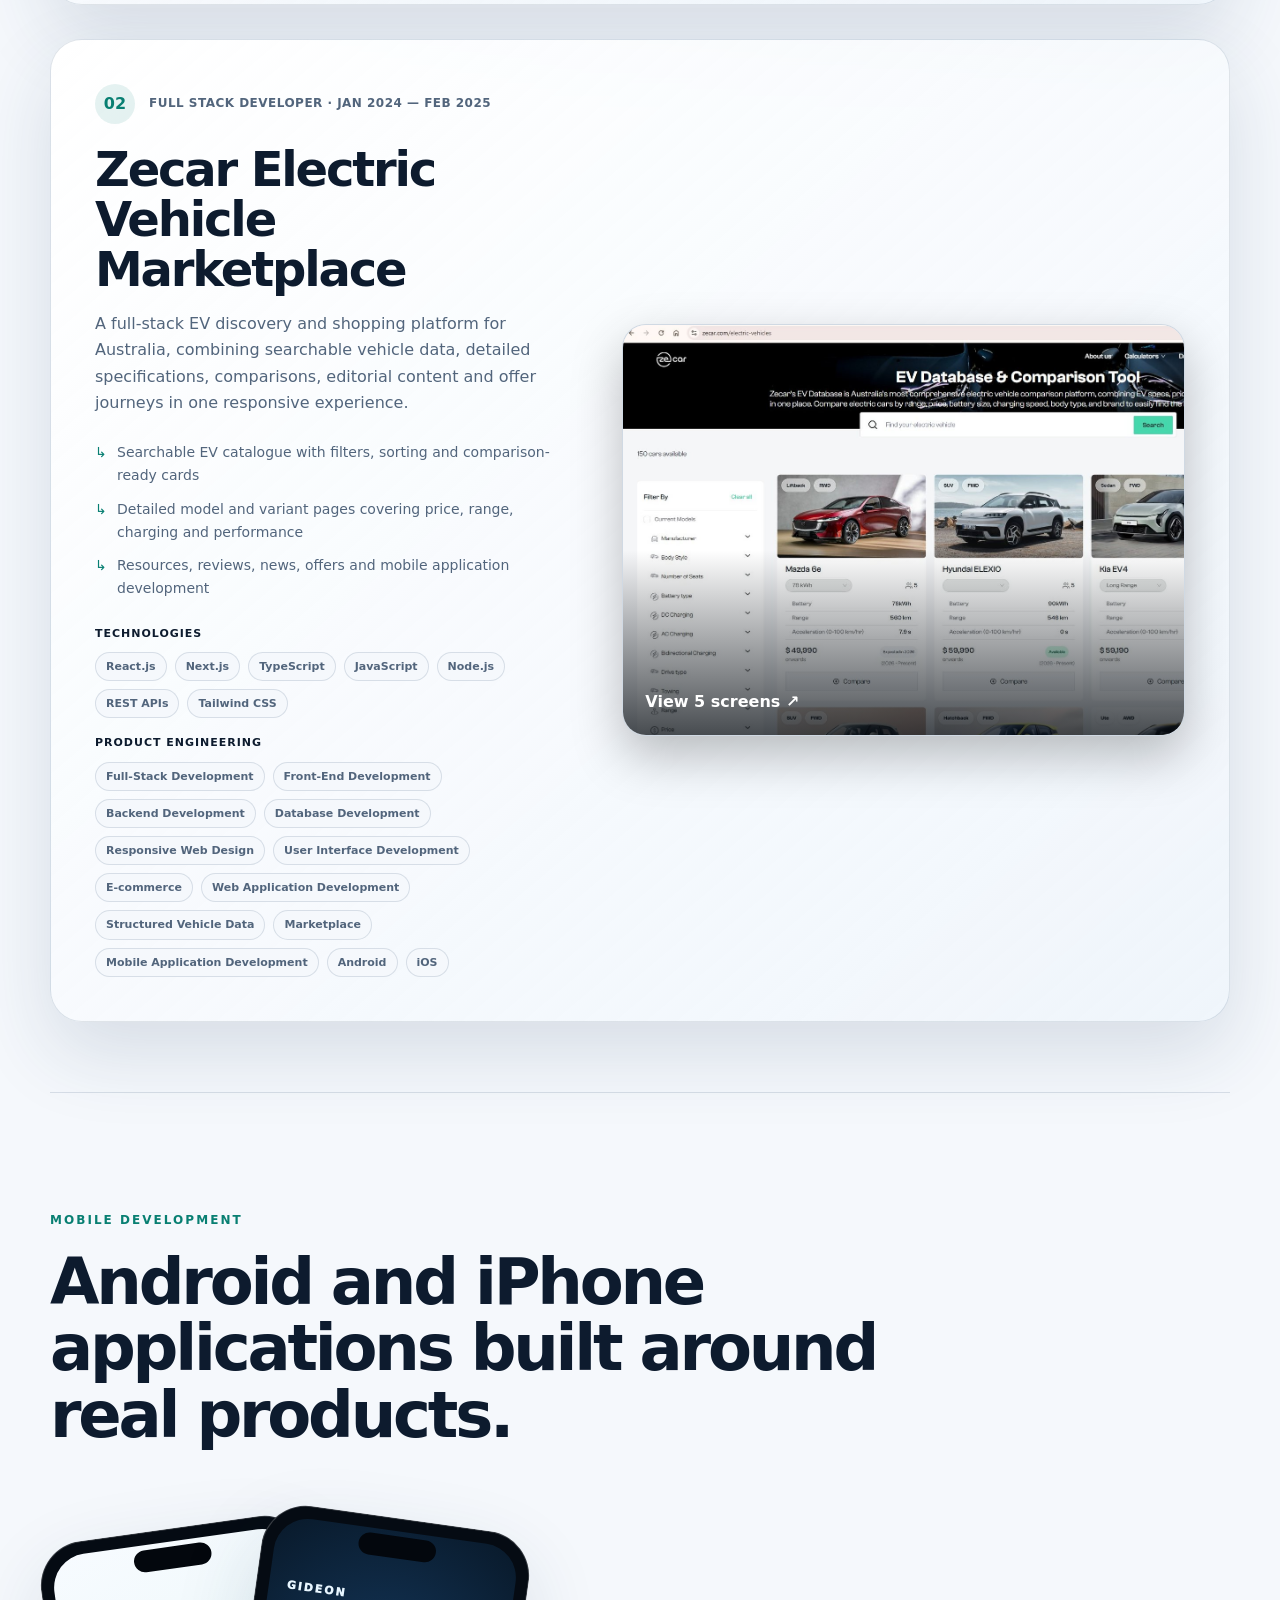
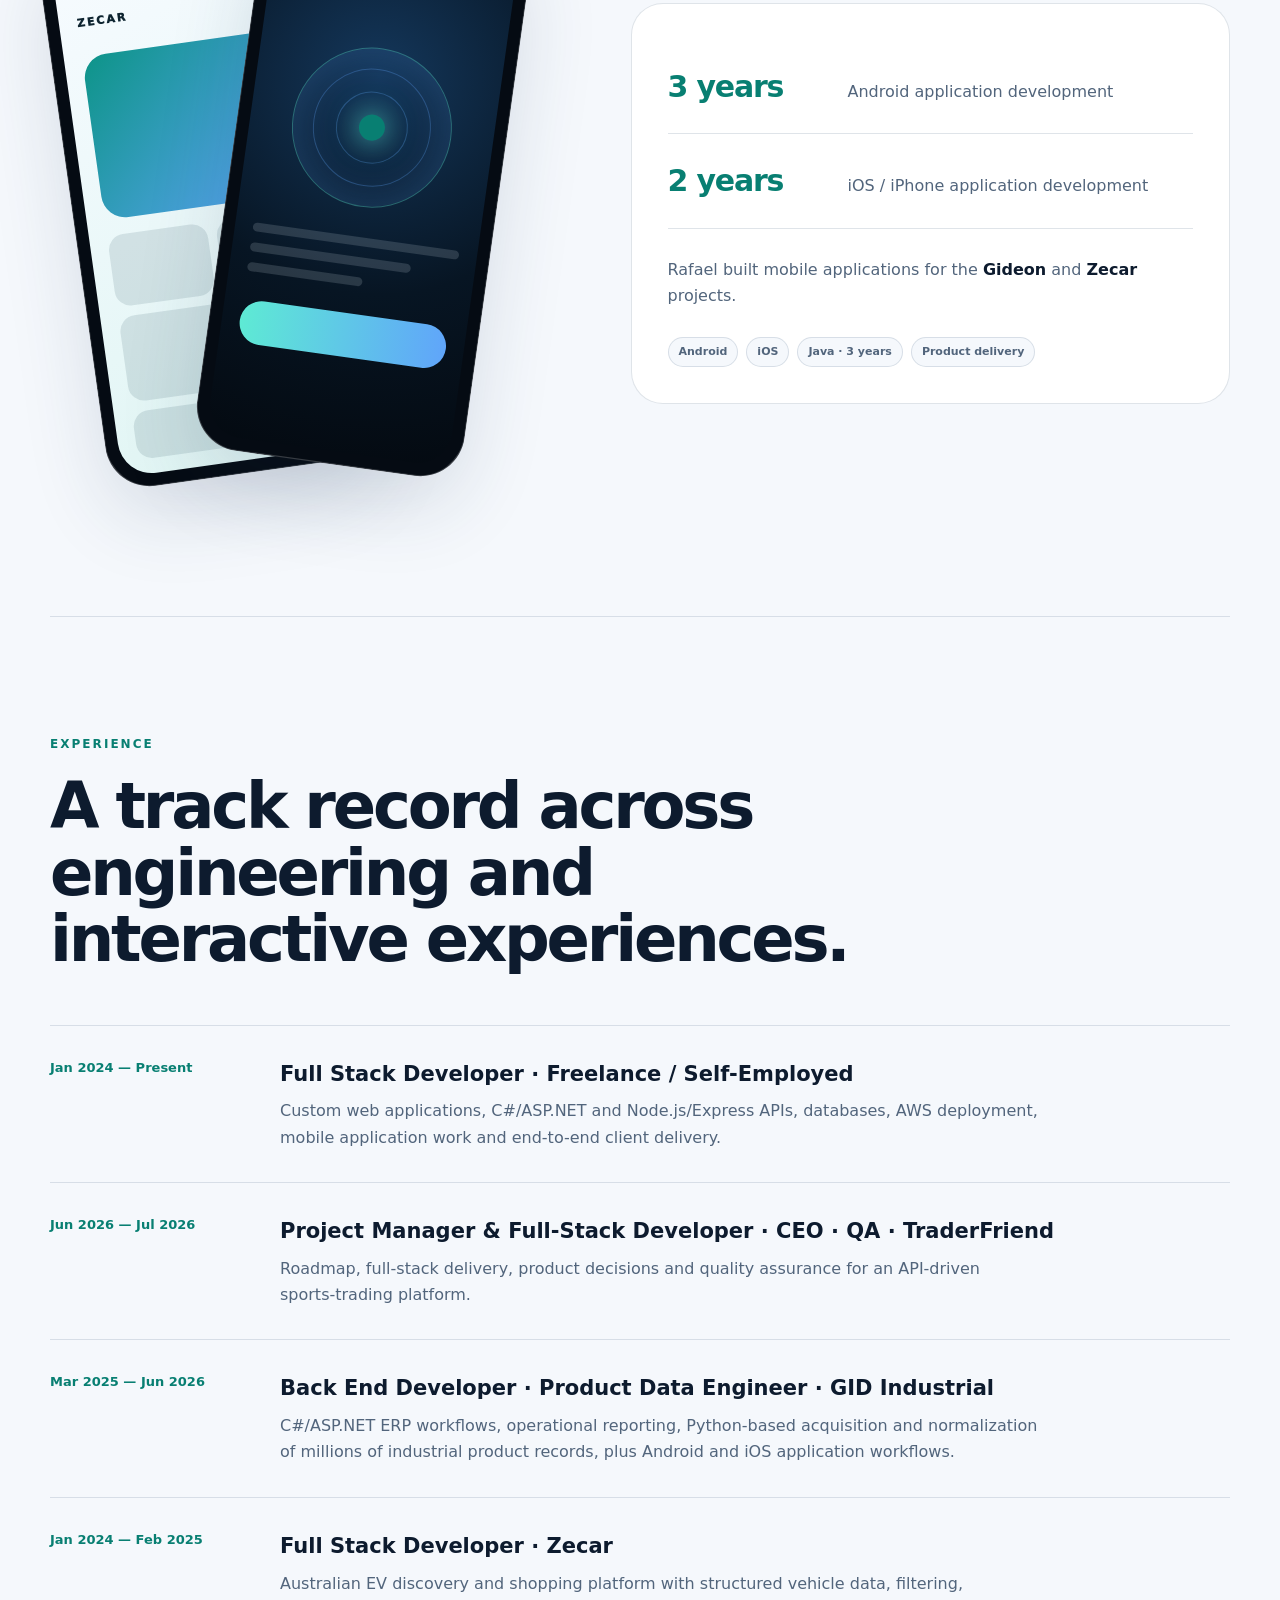
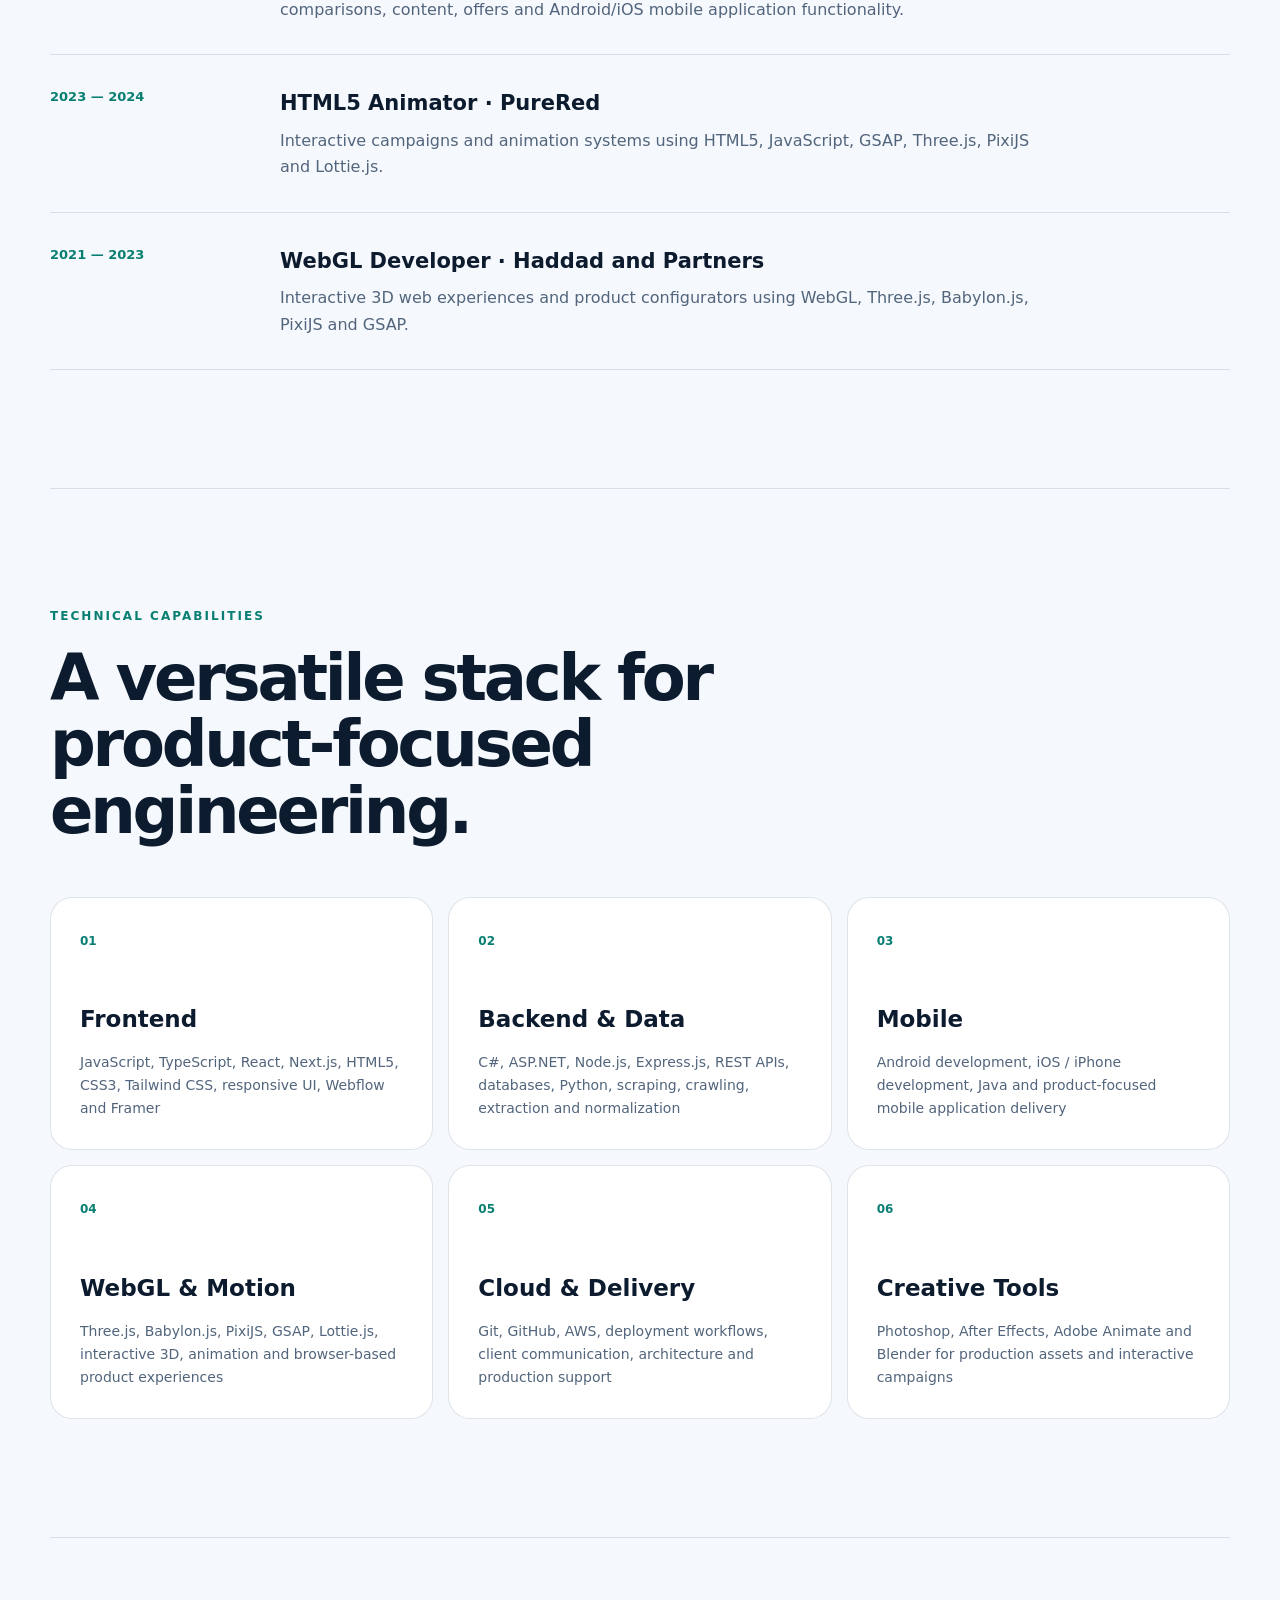
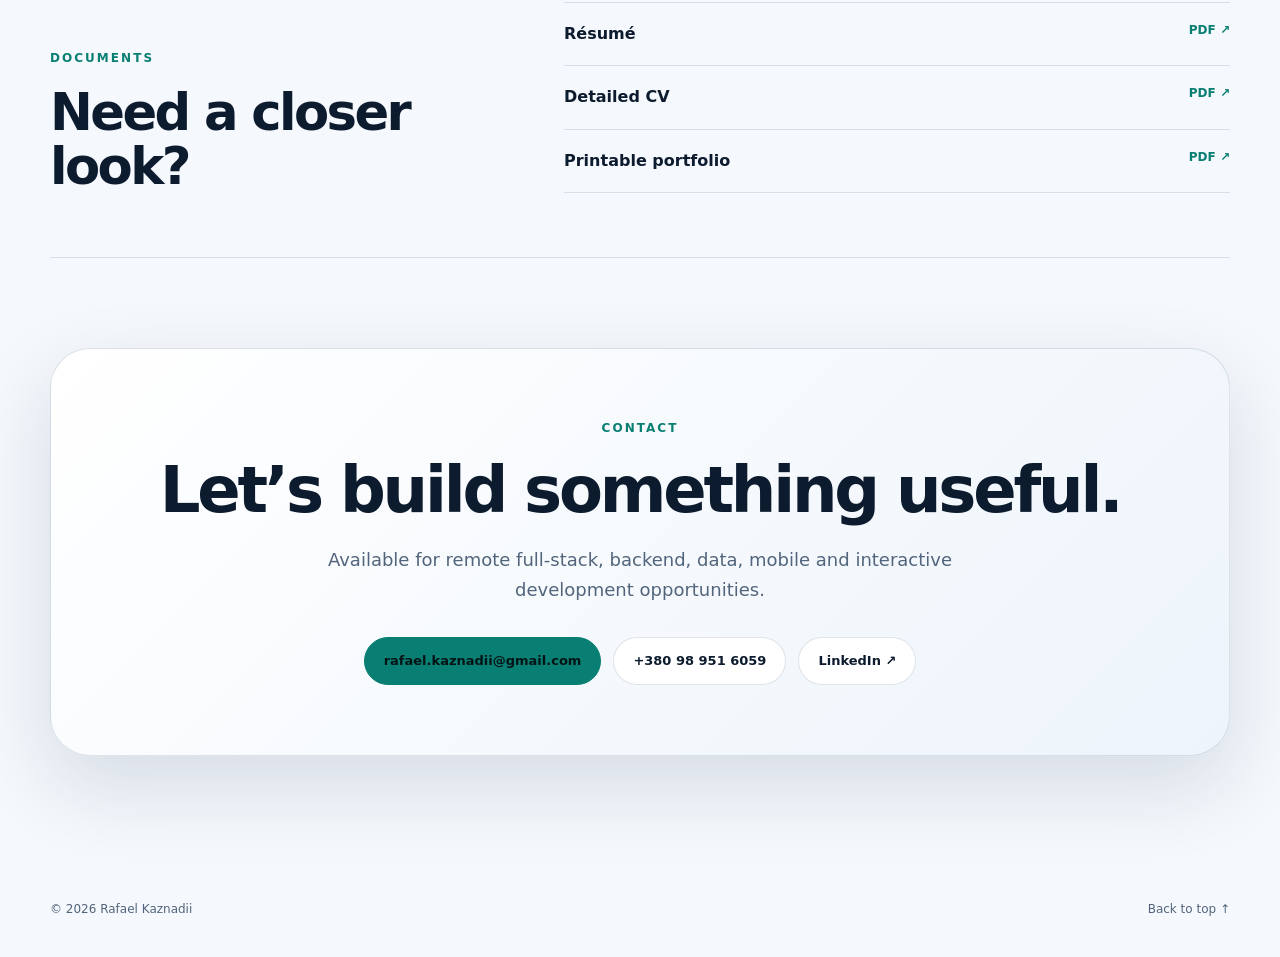
==== commit 77fd6bfd: "portofolio fixed" ====
--- a/index.html
+++ b/index.html
@@ -224,7 +224,7 @@
             <strong>2 years</strong>
             <span>iOS / iPhone application development</span>
           </div>
-          <p>Rafael built mobile applications for the <strong>Gideon</strong> and <strong>Zecar</strong> projects. The portfolio intentionally keeps implementation details technology-neutral until the exact native or cross-platform toolchain is confirmed.</p>
+          <p>Rafael built mobile applications for the <strong>Gideon</strong> and <strong>Zecar</strong> projects.</p>
           <div class="tags"><span>Android</span><span>iOS</span><span>Java · 3 years</span><span>Product delivery</span></div>
         </div>
       </div>
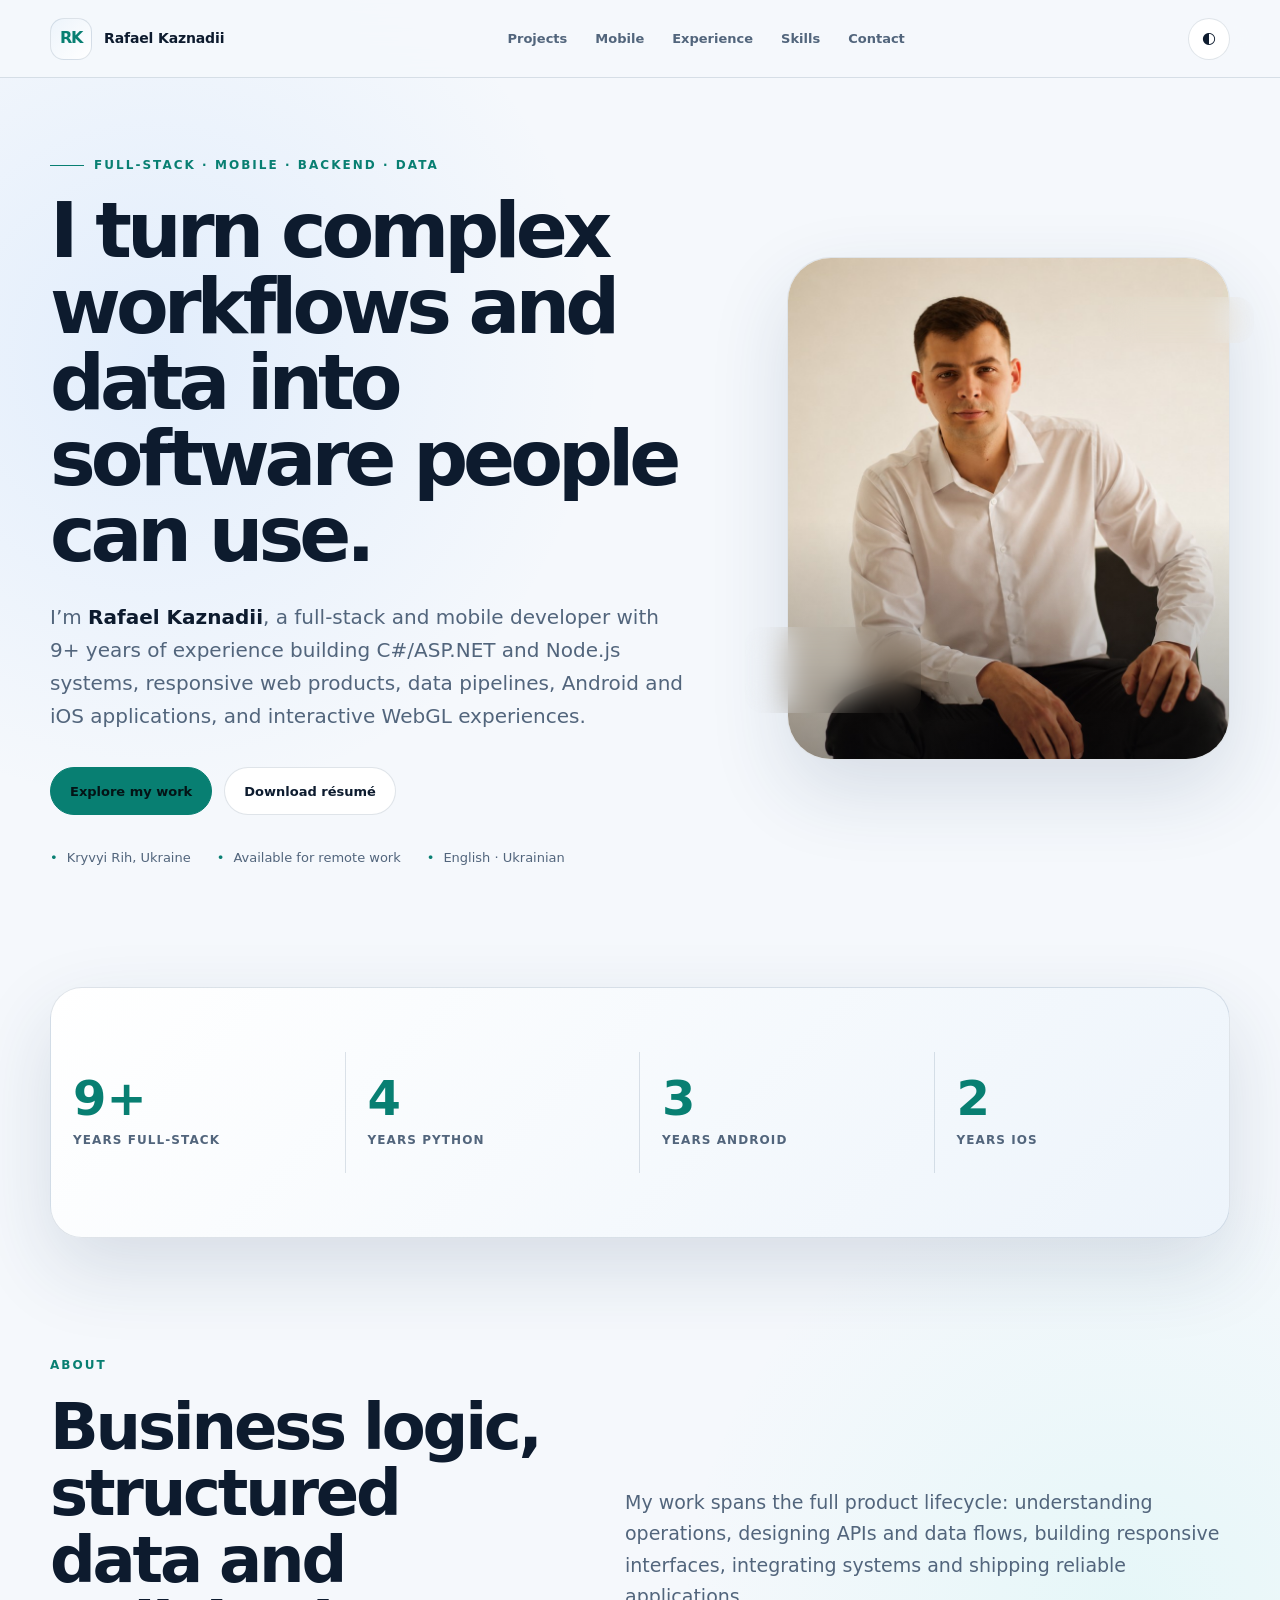
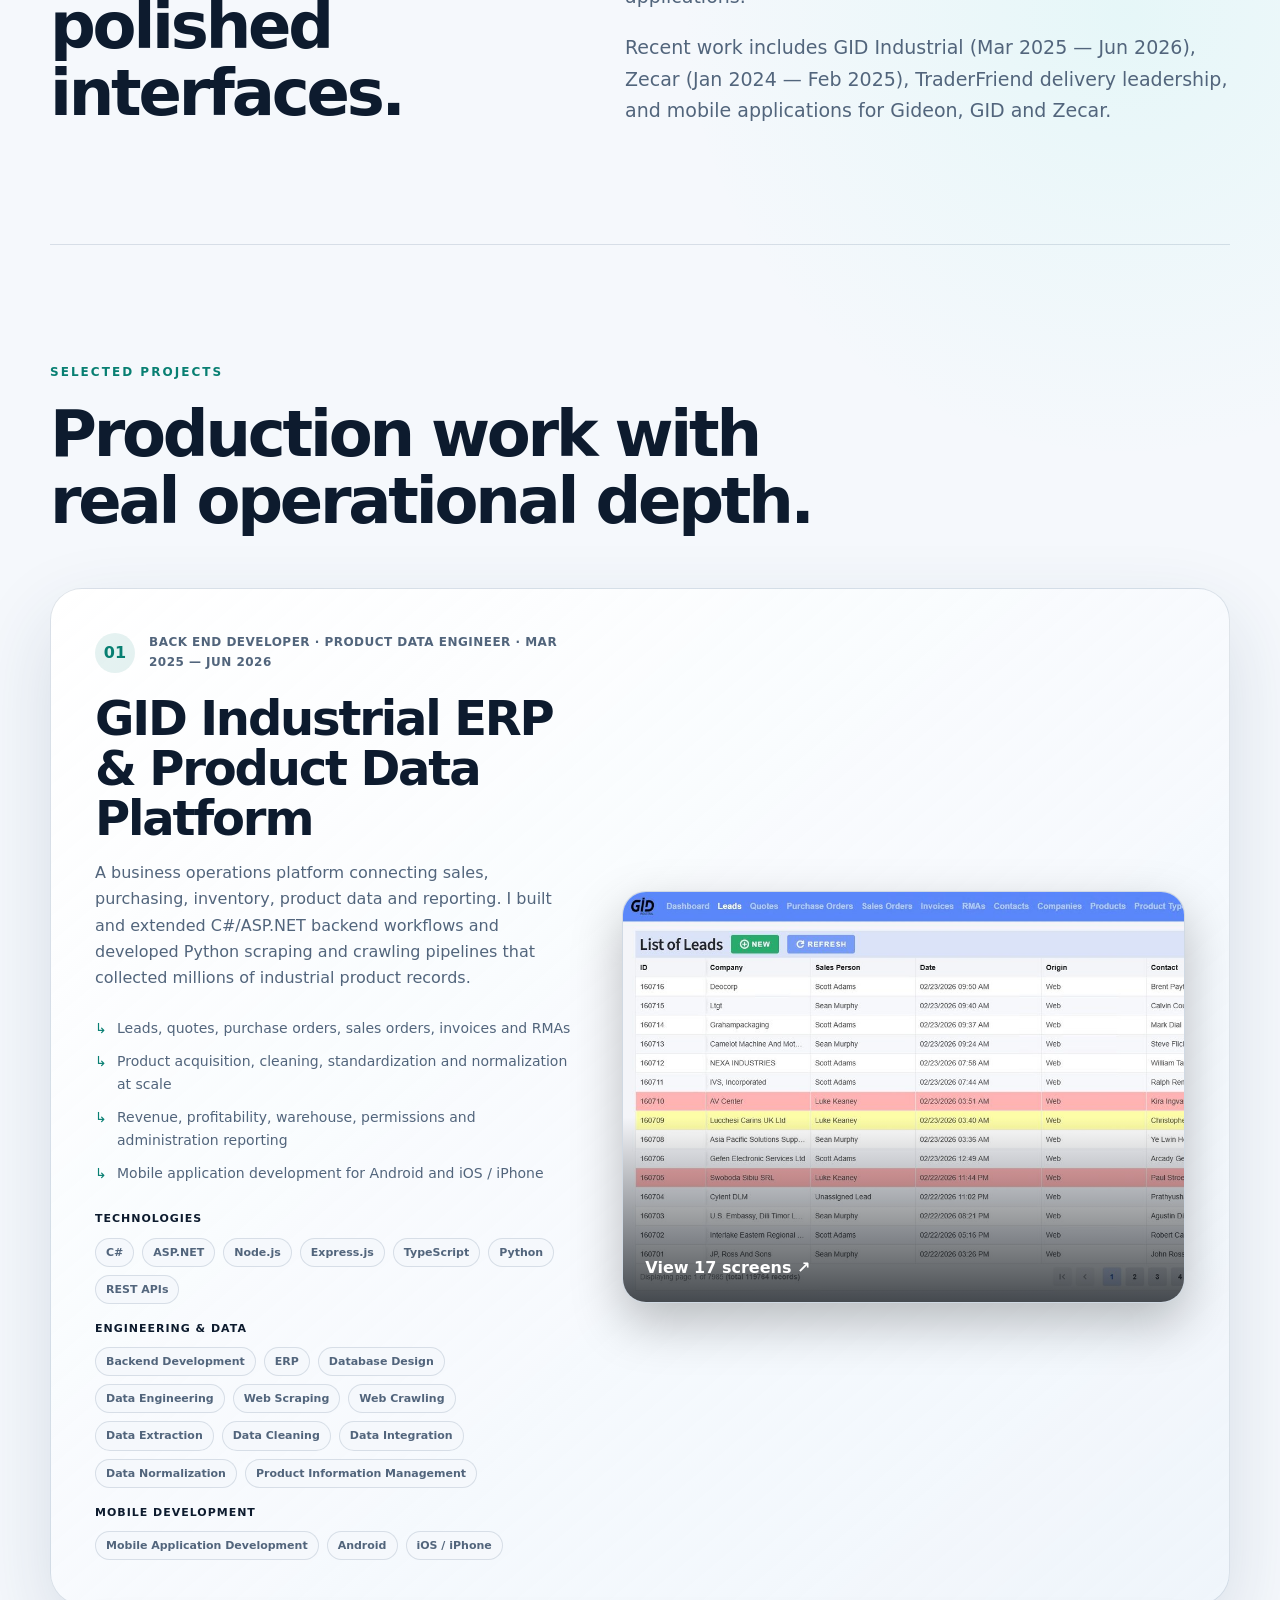
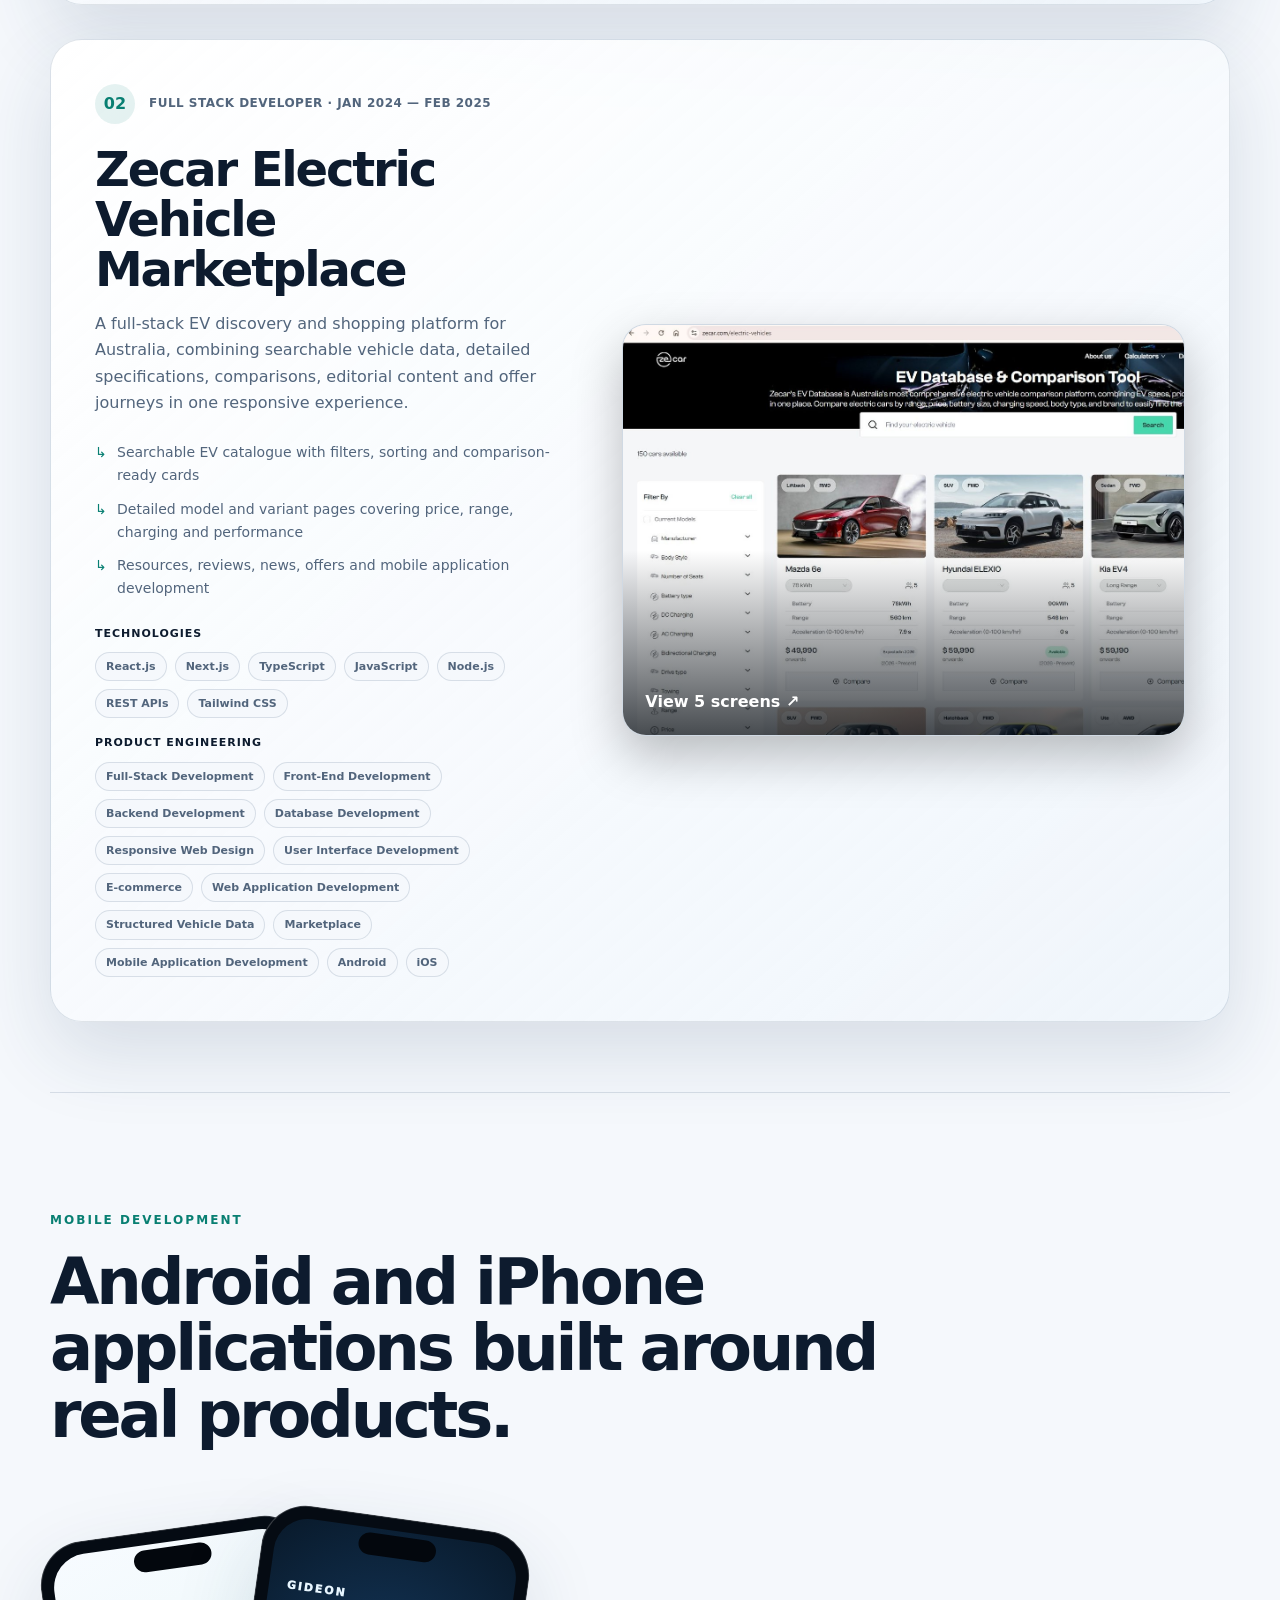
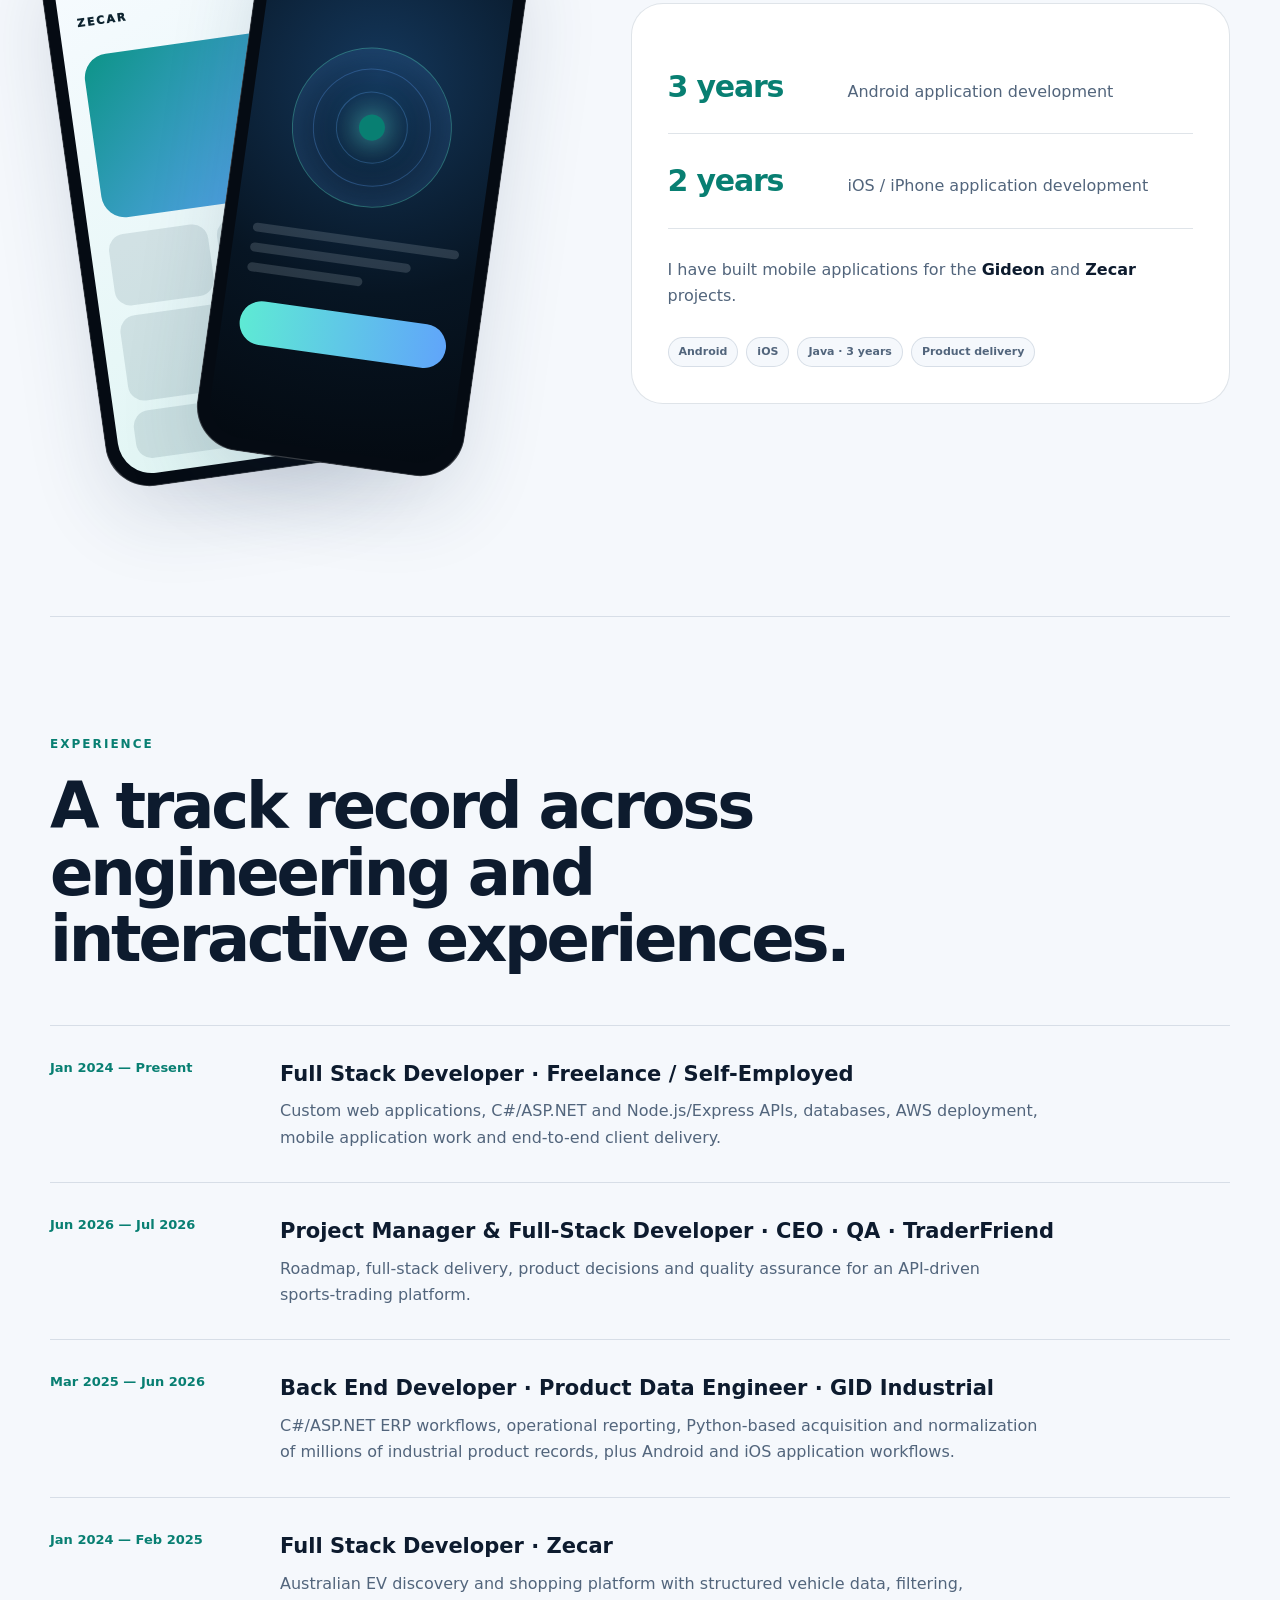
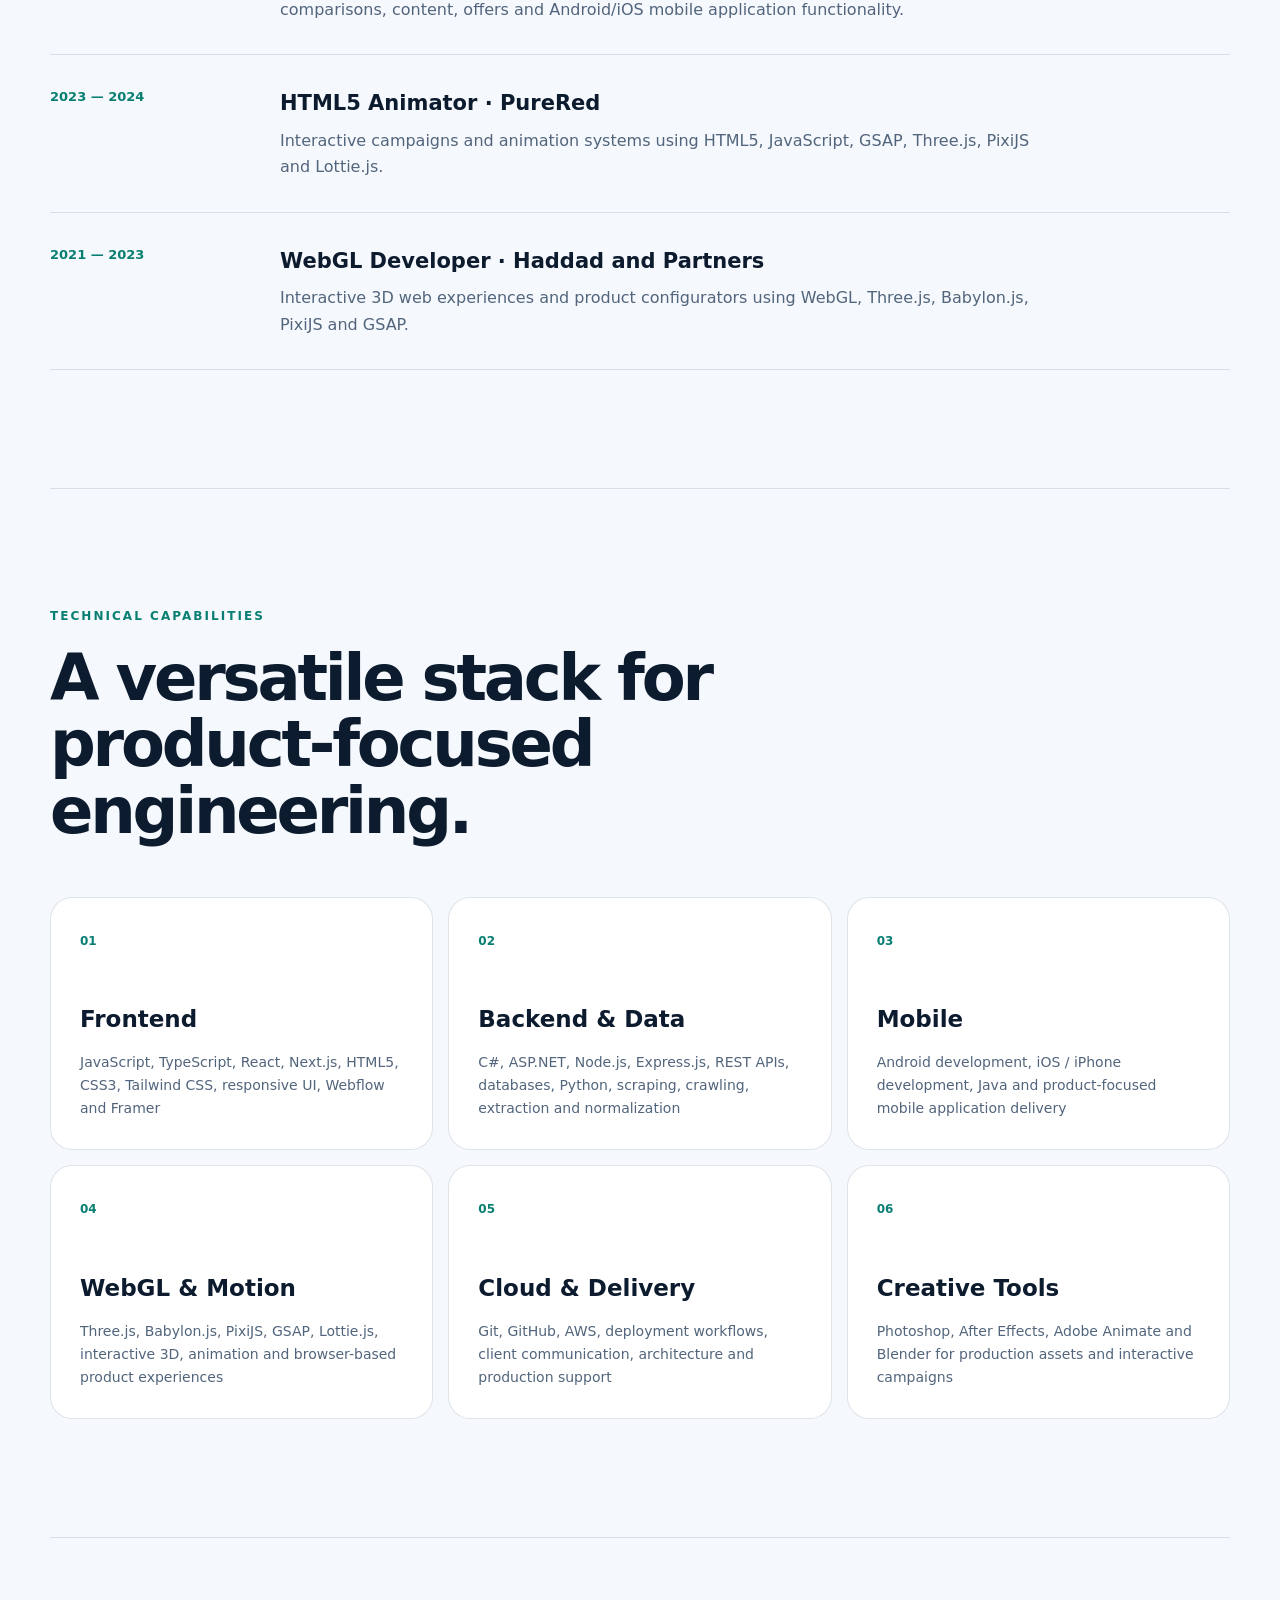
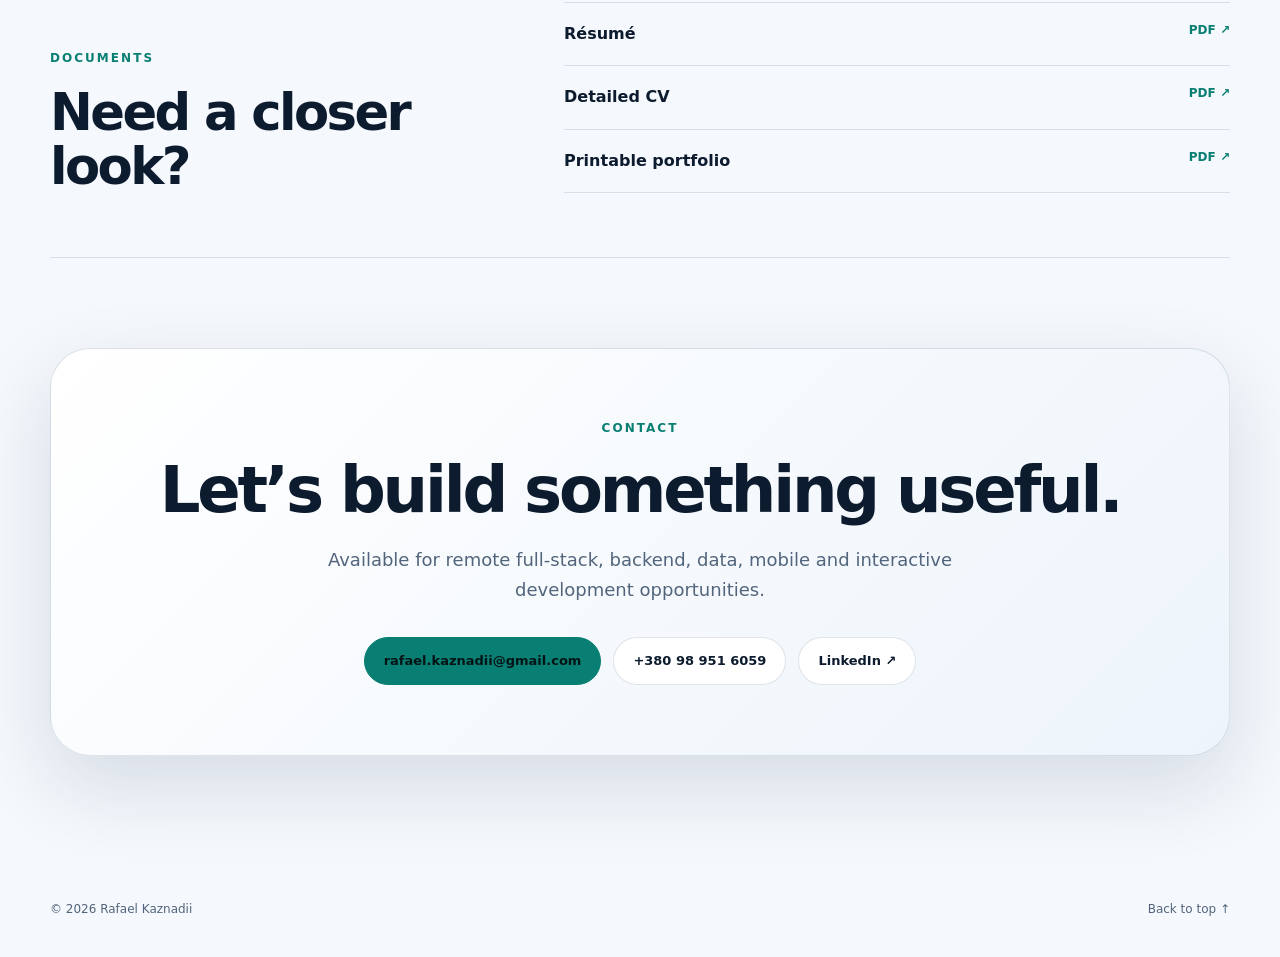
==== commit cc42872d: "portofolio fixed" ====
--- a/index.html
+++ b/index.html
@@ -224,7 +224,7 @@
             <strong>2 years</strong>
             <span>iOS / iPhone application development</span>
           </div>
-          <p>Rafael built mobile applications for the <strong>Gideon</strong> and <strong>Zecar</strong> projects.</p>
+          <p>I have built mobile applications for the <strong>Gideon</strong> and <strong>Zecar</strong> projects.</p>
           <div class="tags"><span>Android</span><span>iOS</span><span>Java · 3 years</span><span>Product delivery</span></div>
         </div>
       </div>
